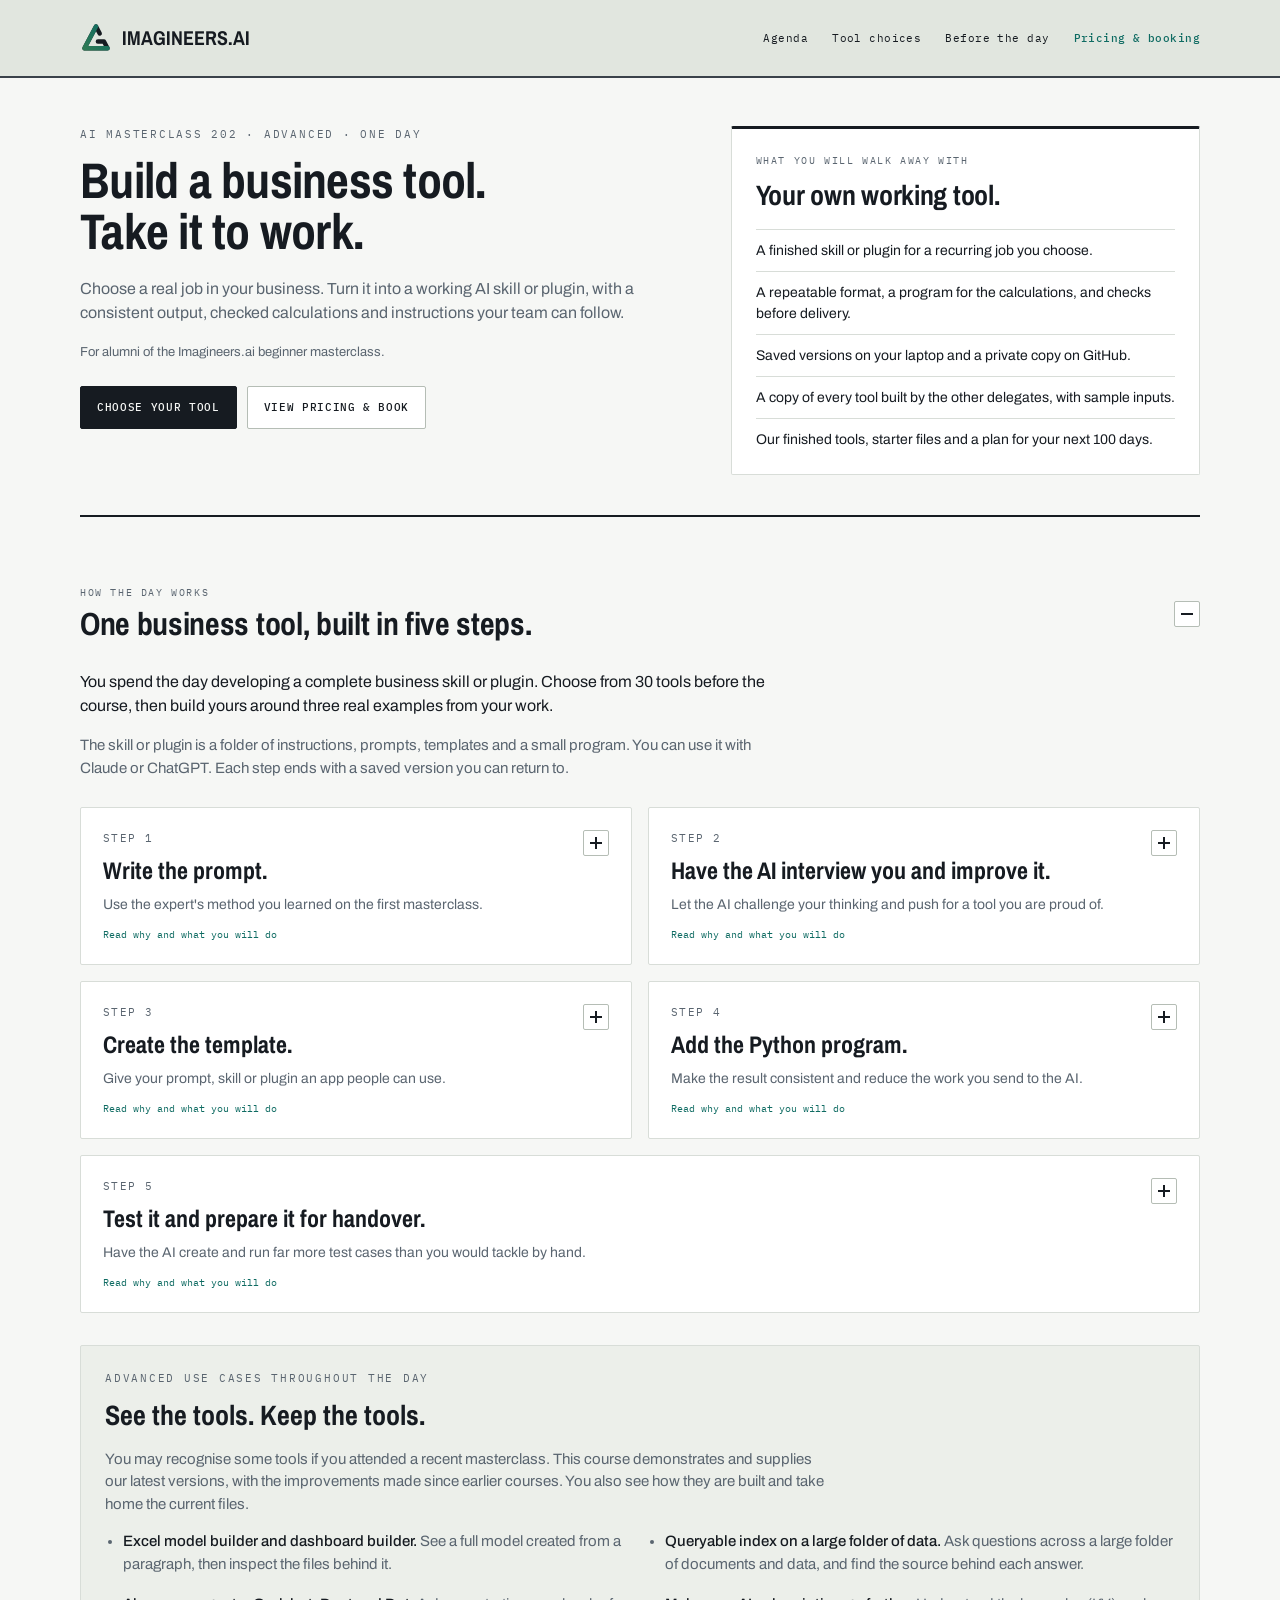
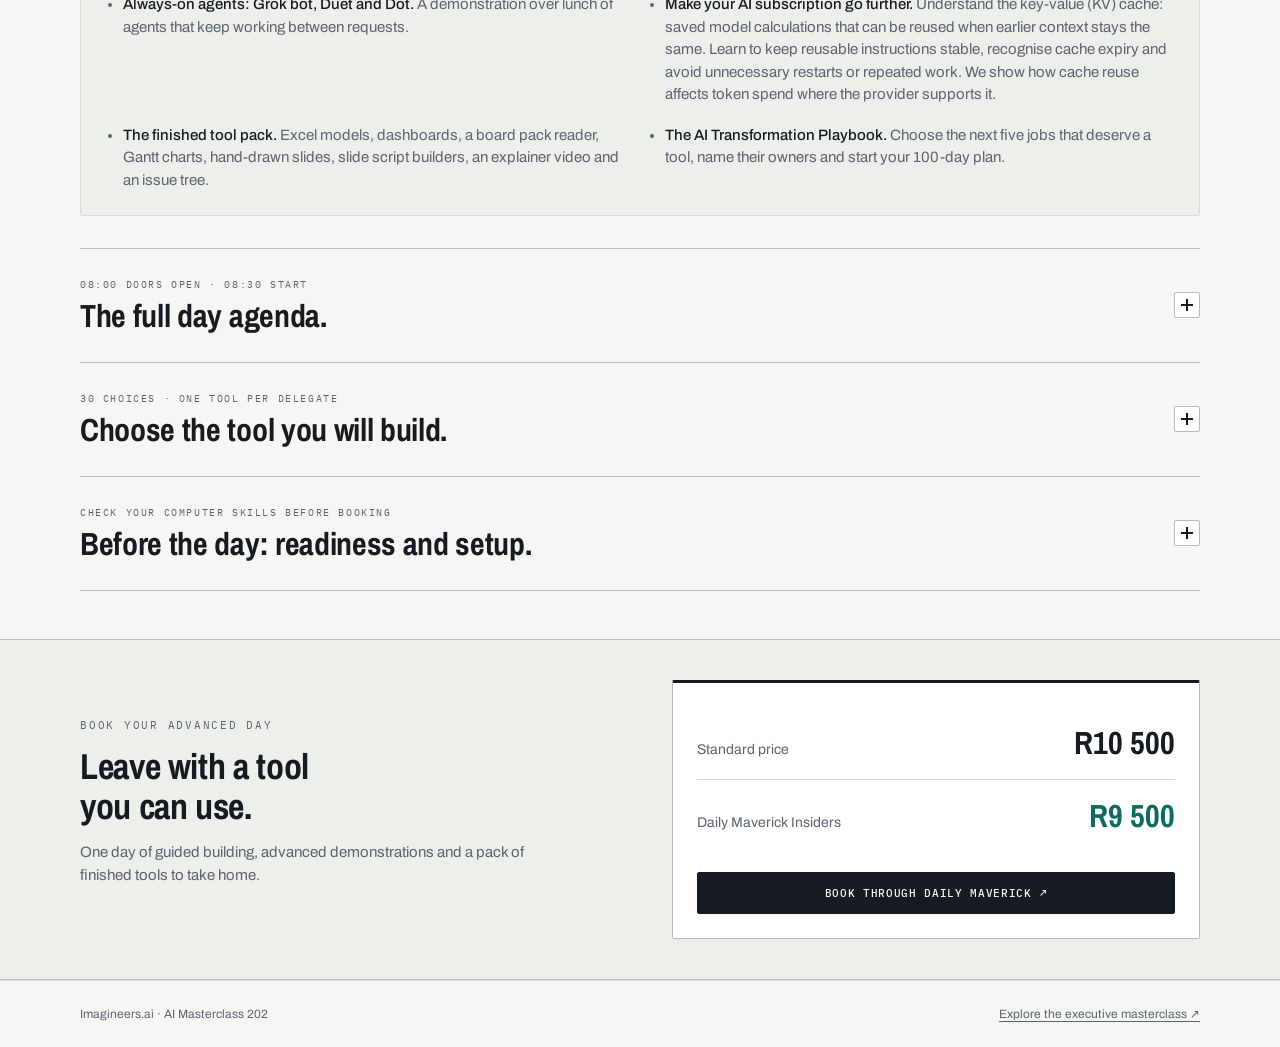
==== docs/index.html @ f2b3ca31 "Clarify course outcomes, cache training and laptop readiness" ====
<!DOCTYPE html>
<html lang="en-ZA">
<head>
  <meta charset="utf-8">
  <meta name="viewport" content="width=device-width, initial-scale=1">
  <meta name="description" content="Build a working business skill or plugin in one day. Explore the advanced AI Masterclass 202 programme, 30 tool choices and laptop setup guide.">
  <meta name="theme-color" content="#e1e6df">
  <title>AI Masterclass 202 | Imagineers.ai</title>
  <link rel="icon" href="assets/imagineers-logo.svg" type="image/svg+xml">
  <link rel="preconnect" href="https://fonts.googleapis.com">
  <link rel="preconnect" href="https://fonts.gstatic.com" crossorigin>
  <link href="https://fonts.googleapis.com/css2?family=Archivo:wght@400;500;700&amp;family=Archivo+Narrow:wght@600;700&amp;family=IBM+Plex+Mono:wght@400;500&amp;display=swap" rel="stylesheet">
  <link rel="stylesheet" href="styles.css?v=5">
  <script src="site.js?v=3" defer></script>
</head>
<body>
  <a class="skip-link" href="#main">Skip to content</a>
  <header class="site-header">
    <div class="container nav">
      <a class="brand" href="./" aria-label="Imagineers.ai AI Masterclass 202 home">
        <img src="assets/imagineers-logo.svg" alt="" width="32" height="32"><span>IMAGINEERS.AI</span>
      </a>
      <nav class="page-nav" aria-label="Course sections">
        <a href="#agenda">Agenda</a><a href="#tools">Tool choices</a><a href="#prepare">Before the day</a><a class="nav-book" href="#pricing">Pricing &amp; booking</a>
      </nav>
    </div>
  </header>
  <main id="main">
    <section class="hero" aria-labelledby="course-title">
      <div class="container hero-grid">
        <div>
          <p class="label">AI Masterclass 202 · Advanced · One day</p>
          <h1 id="course-title">Build a business tool.<br><span>Take it to work.</span></h1>
          <p class="intro">Choose a real job in your business. Turn it into a working AI skill or plugin, with a consistent output, checked calculations and instructions your team can follow.</p>
          <p class="audience">For alumni of the Imagineers.ai beginner masterclass.</p>
          <div class="hero-actions"><a class="button primary" href="#tools">Choose your tool</a><a class="button secondary" href="#pricing">View pricing &amp; book</a></div>
        </div>
        <aside class="takeaway" aria-labelledby="takeaway-title">
          <p class="label">What you will walk away with</p>
          <h2 id="takeaway-title">Your own working tool.</h2>
          <ul class="takeaway-list">
            <li>A finished skill or plugin for a recurring job you choose.</li>
            <li>A repeatable format, a program for the calculations, and checks before delivery.</li>
            <li>Saved versions on your laptop and a private copy on GitHub.</li>
            <li>A copy of every tool built by the other delegates, with sample inputs.</li>
            <li>Our finished tools, starter files and a plan for your next 100 days.</li>
          </ul>
        </aside>
      </div>
    </section>
    <div class="container course-content">
      <details class="course-section" id="design" open>
        <summary><span class="section-heading"><span class="label">How the day works</span><span class="section-title" role="heading" aria-level="2">One business tool, built in five steps.</span></span><span class="toggle-icon" aria-hidden="true"></span></summary>
        <div class="section-body">
          <p class="section-intro">You spend the day developing a complete business skill or plugin. Choose from 30 tools before the course, then build yours around three real examples from your work.</p>
          <p>The skill or plugin is a folder of instructions, prompts, templates and a small program. You can use it with Claude or ChatGPT. Each step ends with a saved version you can return to.</p>
          <ol class="build-steps">
<li><details class="build-step" id="step-1">
      <summary><span class="step-heading"><span class="step-number">Step 1</span><span class="step-title" role="heading" aria-level="3">Write the prompt.</span><span class="step-intro">Use the expert's method you learned on the first masterclass.</span><span class="step-cue">Read why and what you will do</span></span><span class="toggle-icon" aria-hidden="true"></span></summary>
      <div class="step-body">
        <h4>Why this matters</h4>
        <p>On the first masterclass, you learned to give the AI an expert's method, rather than only asking for an answer. Here you turn that method into instructions inside a reusable tool. You are building on a skill you already know.</p>
        <p>A useful business tool needs more than a request for a good answer. It needs the steps an experienced person would follow. If you ask for a recommendation before checking the facts, the AI may produce a convincing answer with no sound basis.</p>
        <p>The method changes with the job. A comparison needs the same facts from each supplier. A shortlist needs must-have requirements checked before scoring. A procedure needs its steps put in order before anyone writes the checklist.</p>
        <h4>What you will do</h4>
        <ol>
          <li>Define what goes in, who will use the result and what decision or task it must support.</li>
          <li>Write the method as a sequence: read the material, extract the relevant facts, apply the criteria, then produce the result.</li>
          <li>State what must be supported by evidence. Require a page, clause or quoted passage where appropriate. Tell the AI to flag missing facts and assumptions.</li>
          <li>Run the prompt twice on the same input and compare the answers. Save version one. Before coffee, start a trial on three real inputs.</li>
        </ol>
        <h4>For example</h4>
        <p>A board paper first extracts the facts, then states the decision sought, compares the options and writes the recommendation. An evidence brief collects source passages before making claims.</p>
        <h4>What you will have</h4>
        <p>A first prompt that describes a repeatable working method, plus saved outputs that show where it still makes mistakes.</p>
      </div>
    </details></li>
<li><details class="build-step" id="step-2">
      <summary><span class="step-heading"><span class="step-number">Step 2</span><span class="step-title" role="heading" aria-level="3">Have the AI interview you and improve it.</span><span class="step-intro">Let the AI challenge your thinking and push for a tool you are proud of.</span><span class="step-cue">Read why and what you will do</span></span><span class="toggle-icon" aria-hidden="true"></span></summary>
      <div class="step-body">
        <h4>Why this matters</h4>
        <p>You know things about the job that your first prompt will leave unsaid. What counts as a serious change? Which requirement rules an option out? What must happen when information is missing?</p>
        <p>These answers determine how the tool should work. The interview also uncovers useful functions you may not have requested, such as showing what would change a decision. The AI asks questions; you decide the business rules.</p>
        <p>Ask the AI to stretch you. It should challenge vague answers, suggest functions you had not considered and push beyond your first idea. You learn to use it as a demanding design partner, working towards a tool you would be proud to put in your team's hands.</p>
        <h4>What you will do</h4>
        <ol>
          <li>Review the results from three real inputs. Ask the AI to explain its failures, challenge your assumptions and interview you about what would make the tool excellent.</li>
          <li>Define thresholds, weights, units, dates and terms. Specify the audience, required evidence and conditions that remove an option from consideration.</li>
          <li>Decide how the tool handles exceptions, ambiguity and missing material. Set the limits of its use and when it must ask for help.</li>
          <li>Add the useful functions the interview identifies. Rewrite the prompt, add a delivery checklist, rerun your examples and save version two.</li>
        </ol>
        <h4>For example</h4>
        <p>A management accounts tool asks whether a change must exceed a rand amount, a percentage or both. A decision tool asks which criteria overlap. A contract tool asks whether deadlines use calendar or business days.</p>
        <h4>What you will have</h4>
        <p>An improved prompt with explicit business rules, agreed functions, evidence requirements and clear instructions for cases it cannot answer.</p>
      </div>
    </details></li>
<li><details class="build-step" id="step-3">
      <summary><span class="step-heading"><span class="step-number">Step 3</span><span class="step-title" role="heading" aria-level="3">Create the template.</span><span class="step-intro">Give your prompt, skill or plugin an app people can use.</span><span class="step-cue">Read why and what you will do</span></span><span class="toggle-icon" aria-hidden="true"></span></summary>
      <div class="step-body">
        <h4>Why this matters</h4>
        <p>A tool needs a consistent way to collect its inputs as well as a consistent result. If a colleague forgets the weights, start date or rate card, even a good method cannot produce the right answer.</p>
        <p>The result must also make the important information easy to find. A verdict, the reasons behind it and any missing evidence should appear in predictable places. The right format may be a table, chart, timeline, diagram or printable document.</p>
        <p>The input and result pages give your prompt, skill or plugin the interface of an app. Someone can supply the information and read the result without rebuilding your prompt. The pages provide the interface; your instructions and program provide the working method.</p>
        <h4>What you will do</h4>
        <ol>
          <li>Ask the AI to build an input page and a result page in HTML, the file format your browser displays.</li>
          <li>Give the input page clear fields for the documents, notes and settings your tool needs. Label required information and explain what each field means.</li>
          <li>Fix the result's headings, tables and places for evidence. Make missing information and warnings visible. Include print, download or interactive features where the chosen tool needs them.</li>
          <li>Tell the AI to fill these templates consistently. Save the version, deliberately damage it and practise restoring the earlier one.</li>
        </ol>
        <h4>For example</h4>
        <p>A supplier comparison collects the same facts for each quote and shows them side by side. A board paper puts the decision sought first. A case timeline keeps the source beside each event.</p>
        <h4>What you will have</h4>
        <p>Reusable input and result pages that make the tool easier to run, read and check, plus a saved version you can recover.</p>
      </div>
    </details></li>
<li><details class="build-step" id="step-4">
      <summary><span class="step-heading"><span class="step-number">Step 4</span><span class="step-title" role="heading" aria-level="3">Add the Python program.</span><span class="step-intro">Make the result consistent and reduce the work you send to the AI.</span><span class="step-cue">Read why and what you will do</span></span><span class="toggle-icon" aria-hidden="true"></span></summary>
      <div class="step-body">
        <h4>Why this matters</h4>
        <p>A large language model (LLM) generates text from patterns learned during training. A convincing number does not prove a calculation was run. Models can solve maths and use calculators, but generated arithmetic can still be wrong. A board deck or budget needs figures that were calculated and checked.</p>
        <p>The same principle applies beyond money. Word limits, contract dates, duplicate records, scoring rules and exact quotes all need repeatable checks. Keep interpretation and drafting with the AI. Put precise calculations and rules into a program that follows the same instructions every run.</p>
        <p>That also reduces token use. Once written, the program can calculate, sort and check locally without another LLM call for each operation. The same input and rules give the same calculated result. You use the AI where judgement is needed and make the final product much more consistent.</p>
        <h4>What you will do</h4>
        <ol>
          <li>Identify everything your tool must calculate or check exactly. Ask the AI to write a small Python program for those jobs, replacing repeated model calls where possible.</li>
          <li>Make the program check the input and the result: required fields, valid dates, totals, limits and contradictions. Define when it must stop and name a problem.</li>
          <li>Have the AI use the program's results in its output. Check that figures in the commentary agree with the tables and that the evidence can be traced.</li>
          <li>Work out three results by hand and compare them with the program. Code can contain mistakes too, and a correct formula cannot repair a misread input.</li>
        </ol>
        <h4>For example</h4>
        <p>A funding application counts words and reconciles its budget. A timesheet catches overlapping hours. An evidence brief checks quotes against source text. A confidentiality checker applies the agreed verdict rules. Finding a quote verifies its wording, not whether its claim is true.</p>
        <h4>What you will have</h4>
        <p>A program that performs the exact work and reports failed checks, with results you have compared against known answers. Repeatable work runs locally, reducing unnecessary model calls and making the output more consistent.</p>
      </div>
    </details></li>
<li><details class="build-step" id="step-5">
      <summary><span class="step-heading"><span class="step-number">Step 5</span><span class="step-title" role="heading" aria-level="3">Test it and prepare it for handover.</span><span class="step-intro">Have the AI create and run far more test cases than you would tackle by hand.</span><span class="step-cue">Read why and what you will do</span></span><span class="toggle-icon" aria-hidden="true"></span></summary>
      <div class="step-body">
        <h4>Why this matters</h4>
        <p>A polished page and one successful example do not establish that the tool works. It may fail on a missing value, a different file layout or a case just outside a rule. It must also handle a clean input without inventing problems.</p>
        <p>Asking an AI whether its work looks right is not enough. Each test needs an expected answer you can check independently. Another person must also be able to use the tool without relying on instructions that exist only in your head.</p>
        <p>You do not have to invent and run every case yourself. Teach the AI to generate synthetic test inputs, vary them systematically and run them in large batches. It can explore combinations you would rarely have time to try by hand. You check how the expected answers were established and review the failures.</p>
        <h4>What you will do</h4>
        <ol>
          <li>Ask the AI to generate ordinary cases, difficult cases and deliberately broken inputs. Set rules for the expected answers and verify a sample independently.</li>
          <li>Include missing information, contradictory figures, duplicates, ties, different layouts and values exactly at a rule's limit, as relevant to your tool.</li>
          <li>Have the AI write and run a batch test program. Compare actual and expected results, report failures and check source evidence. Confirm that unsupported inputs trigger a warning or stop. Save the cases and rerun the batch after fixes.</li>
          <li>Ask a second AI to look for faults. Add start-here instructions and sample inputs, then let a neighbour run the tool without help. Fix what fails and save the finished version to GitHub.</li>
        </ol>
        <h4>For example</h4>
        <p>A contract test includes a leap day and a weekend deadline. A shortlist test includes a strong candidate missing a must-have. A quote check includes one altered word. A clean roster must report no rule breaks.</p>
        <h4>What you will have</h4>
        <p>A tool with a repeatable batch of tests, checked examples, clear limits and instructions another person has tried. At 15:30, share it with the group using sample inputs.</p>
      </div>
    </details></li>
</ol>
          <div class="demo-content">
            <p class="label">Advanced use cases throughout the day</p>
            <h3>See the tools. Keep the tools.</h3>
            <p>You may recognise some tools if you attended a recent masterclass. This course demonstrates and supplies our latest versions, with the improvements made since earlier courses. You also see how they are built and take home the current files.</p>
            <ul class="demo-list">
              <li><strong>Excel model builder and dashboard builder.</strong> See a full model created from a paragraph, then inspect the files behind it.</li>
              <li><strong>Queryable index on a large folder of data.</strong> Ask questions across a large folder of documents and data, and find the source behind each answer.</li>
              <li><strong>Always-on agents: Grok bot, Duet and Dot.</strong> A demonstration over lunch of agents that keep working between requests.</li>
              <li><strong>Make your AI subscription go further.</strong> Understand the key-value (KV) cache: saved model calculations that can be reused when earlier context stays the same. Learn to keep reusable instructions stable, recognise cache expiry and avoid unnecessary restarts or repeated work. We show how cache reuse affects token spend where the provider supports it.</li>
              <li><strong>The finished tool pack.</strong> Excel models, dashboards, a board pack reader, Gantt charts, hand-drawn slides, slide script builders, an explainer video and an issue tree.</li>
              <li><strong>The AI Transformation Playbook.</strong> Choose the next five jobs that deserve a tool, name their owners and start your 100-day plan.</li>
            </ul>
          </div>
        </div>
      </details>
      <details class="course-section" id="agenda">
        <summary><span class="section-heading"><span class="label">08:00 doors open · 08:30 start</span><span class="section-title" role="heading" aria-level="2">The full day agenda.</span></span><span class="toggle-icon" aria-hidden="true"></span></summary>
        <div class="section-body"><p>A full day of building, demonstrations and checking. Your AI continues the longer jobs through the breaks.</p><div class="table-wrap"><table class="agenda-table"><caption>The advanced masterclass programme</caption><thead><tr><th scope="col">Time</th><th scope="col">Topic</th></tr></thead>
<tbody aria-labelledby="agenda-part-1"><tr class="agenda-group"><td aria-hidden="true"></td><th id="agenda-part-1" scope="rowgroup">Doors open</th></tr>
<tr class="agenda-session"><th scope="row"><time>08:00</time></th><td>Coffee and laptop first aid</td></tr>
</tbody>
<tbody aria-labelledby="agenda-part-2"><tr class="agenda-group"><td aria-hidden="true"></td><th id="agenda-part-2" scope="rowgroup">By 5pm you own a tool that does real work for you</th></tr>
<tr class="agenda-session"><th scope="row"><time>08:30</time></th><td>Welcome back: claim your tool. No two delegates build the same one</td></tr>
<tr class="agenda-session"><th scope="row"><time>08:50</time></th><td>Demo: A full Excel model from one paragraph. Then see how it is made</td></tr>
<tr class="agenda-session"><th scope="row"><time>09:15</time></th><td>Set up your workspace in Zed and save your first version</td></tr>
</tbody>
<tbody aria-labelledby="agenda-part-3"><tr class="agenda-group"><td aria-hidden="true"></td><th id="agenda-part-3" scope="rowgroup">The build: your prompt becomes a tool your whole team can run</th></tr>
<tr class="agenda-session"><th scope="row"><time>09:45</time></th><td>Step 1 of 5: Write the prompt for your tool. Run it twice. Watch it give two different answers</td></tr>
<tr class="agenda-break"><th scope="row"><time>10:15</time></th><td><strong>Coffee. Your AI works through the break, testing your tool on three real cases</strong></td></tr>
<tr class="agenda-session"><th scope="row"><time>10:30</time></th><td>Step 2 of 5: Make the AI interview you, mark its own work and rebuild your prompt</td></tr>
<tr class="agenda-session"><th scope="row"><time>11:10</time></th><td>Demo: Queryable index on a large folder of data. Ask a question and find the source</td></tr>
<tr class="agenda-session"><th scope="row"><time>11:35</time></th><td>Step 3 of 5: Create your tool’s template. One polished page, the same every time. Then wreck it on purpose and bring it back</td></tr>
<tr class="agenda-break"><th scope="row"><time>12:25</time></th><td><strong>Lunch. Your AI works through the break, writing the program that does your sums</strong></td></tr>
<tr class="agenda-session"><th scope="row"><time>12:45</time></th><td>Demo over lunch: AI agents that work while you sleep (Grok bot, Duet, Dot)</td></tr>
<tr class="agenda-session"><th scope="row"><time>13:10</time></th><td>Step 4 of 5: Move calculations into Python and check the results</td></tr>
<tr class="agenda-session"><th scope="row"><time>13:50</time></th><td>Demo: Make your AI subscription go further. Understand the KV cache, manage reusable context and reduce token spend</td></tr>
<tr class="agenda-session"><th scope="row"><time>14:05</time></th><td>Step 5 of 5: Test and prepare to share. Ask a second AI to find faults in your tool</td></tr>
<tr class="agenda-break"><th scope="row"><time>14:45</time></th><td><strong>Coffee. The rival AI works through the break, hunting for faults</strong></td></tr>
<tr class="agenda-session"><th scope="row"><time>15:00</time></th><td>The neighbour test: hand your tool to someone who has never seen it. No help allowed</td></tr>
<tr class="agenda-session"><th scope="row"><time>15:30</time></th><td><strong>Show and share: everyone takes home every tool built by the group.</strong> See selected tools on the big screen and collect the full set in the shared course pack, with sample inputs and without company documents.</td></tr>
</tbody>
<tbody aria-labelledby="agenda-part-4"><tr class="agenda-group"><td aria-hidden="true"></td><th id="agenda-part-4" scope="rowgroup">From one tool to a company full of them</th></tr>
<tr class="agenda-session"><th scope="row"><time>15:50</time></th><td>Your 100-day plan: the next five jobs that deserve a tool, and who will build them</td></tr>
<tr class="agenda-session"><th scope="row"><time>16:30</time></th><td>Demo: What else you take home tonight. Excel models, dashboards, Gantt charts, a board pack reader, explainer videos</td></tr>
<tr class="agenda-session"><th scope="row"><time>16:45</time></th><td>Name the date your tool does its first real job</td></tr>
<tr class="agenda-break"><th scope="row"><time>17:00</time></th><td><strong>Home, with a working tool on your laptop and a copy safe on GitHub</strong></td></tr>
<tr class="agenda-break"><th scope="row"><time>17:10</time></th><td><strong>Allow until 17:10 for final questions</strong></td></tr>
</tbody>
</table></div></div>
      </details>
      <details class="course-section" id="tools">
        <summary><span class="section-heading"><span class="label">30 choices · One tool per delegate</span><span class="section-title" role="heading" aria-level="2">Choose the tool you will build.</span></span><span class="toggle-icon" aria-hidden="true"></span></summary>
        <div class="section-body prose tool-list"><p>Each tool is built by one delegate. Send us your first and second choice. Earlier bookings get first priority, and we will confirm your tool before the day. Everyone takes home every tool built by the group.</p>
<h3>What every tool on this list has in common</h3>
<ul>
<li><strong>It brings a skill you may not have, or saves hours.</strong> Each one carries an expert's method inside it.</li>
<li><strong>It needs very little to start.</strong> One document, a few files or a page of your own notes is enough.</li>
<li><strong>Something in it has to be exactly right.</strong> A small program does the sums, dates and checks, so the AI cannot get them wrong.</li>
</ul>
<p>You already take home our finished tools, so they are not on this list. They are the Excel model builder, the board pack reader, the dashboard builder, the Gantt creator, the hand-drawn slide, the slide script builders, the explainer video and the issue tree.</p>
<h3>Board and big decisions</h3>
<article class="tool-option"><h4>1. Board paper writer.</h4><p> A manager's rough notes and figures go in. A board paper comes out in your format: the decision sought, the options scored, the money table and the risks. The program adds up the money table and refuses to deliver if a figure in the text differs from the table.</p></article>
<article class="tool-option"><h4>2. Decision table with a flip test.</h4><p> Your options, criteria and weights go in. A ranked table comes out. The program then tests every weight and reports the smallest change that would change the winner, which shows how safe the decision is.</p></article>
<article class="tool-option"><h4>3. Negotiation prep sheet.</h4><p> A page of notes on the deal goes in. One page comes out with both sides' interests, your walk-away point and the range where a deal is possible. It also plans what to concede and in what order. The program values each concession in rands.</p></article>
<h3>Money</h3>
<article class="tool-option"><h4>4. Management accounts commentary.</h4><p> One month's management accounts go in. One page comes out that explains every change above a set size against budget and last year, with a chart of what moved profit. The program works out every change, so the words cannot disagree with the numbers. This is the safe choice for anyone.</p></article>
<article class="tool-option"><h4>5. Investor update with runway.</h4><p> A short table of the month's key figures and your notes go in. An investor update comes out in the standard order: highlights, problems, figures and requests. The program works out the monthly changes and how many months of cash are left.</p></article>
<article class="tool-option"><h4>6. Annual accounts red-flag reader.</h4><p> One set of annual financial statements goes in. One page comes out with the key ratios and two warning scores that analysts use (Altman Z and Beneish M). Every flag carries the page number behind it. A board member or lender gets an analyst's first read in minutes.</p></article>
<article class="tool-option"><h4>7. Timesheet and bill from your week.</h4><p> Your calendar export and a list of sent emails go in. A draft timesheet comes out by client, then invoice lines at the right rate for each client. The program rounds time to your billing units and applies the rates.</p></article>
<article class="tool-option"><h4>8. Fee and scope page.</h4><p> Notes from a scoping call and your rate card go in. The scope, phases, hours, fees and payment dates come out. This is the manageable part of a proposal, and the part where mistakes cost money.</p></article>
<h3>Deals and funding</h3>
<article class="tool-option"><h4>9. First-look deal screen.</h4><p> A teaser or information memorandum goes in. One page comes out: fit against your mandate, any automatic rejections, a rough returns sum and the ten questions to ask first.</p></article>
<article class="tool-option"><h4>10. Term sheet comparison with exit payouts.</h4><p> Two term sheets go in. Every difference comes out side by side. The program works out who gets paid what at several sale prices, which is where the terms really differ.</p></article>
<article class="tool-option"><h4>11. Data room check.</h4><p> The list of files in a data room and your due diligence checklist go in. One page comes out showing what is present, what is missing and the percentage complete by area, with a request list ready to send.</p></article>
<article class="tool-option"><h4>12. Impact report.</h4><p> A small table of project results and targets goes in. A funder-ready page comes out: results against targets, cost per person reached and a diagram linking money to outcomes.</p></article>
<article class="tool-option"><h4>13. Funding application builder.</h4><p> The funder's questions and your project notes go in. A drafted application comes out. The program holds every answer inside its word limit, checks that no question is skipped and makes the budget add up.</p></article>
<h3>Bids and buying</h3>
<article class="tool-option"><h4>14. Bid evaluation sheet.</h4><p> The bids and the published criteria go in. A score for each bidder comes out with reasons. The program applies the 80/20 or 90/10 price formula and ranks the bidders.</p></article>
<article class="tool-option"><h4>15. Bid CVs in one format.</h4><p> Staff CVs in any layout go in. CVs come out in the format the tender demands. The program works out years of experience from the dates and keeps each CV inside the page limit.</p></article>
<article class="tool-option"><h4>16. Request for quotation drafter.</h4><p> A page of notes on what you need goes in. A request for quotation comes out with a clear specification, a reply form and the scoring sheet you will use on the replies.</p></article>
<article class="tool-option"><h4>17. Supplier quote comparison.</h4><p> Three quotes go in. One page comes out comparing them on the same basis: tax, delivery, payment terms and warranty. The program works out the true cost over the life of the purchase.</p></article>
<h3>People</h3>
<article class="tool-option"><h4>18. CV shortlister.</h4><p> A job description and a handful of CVs go in. A ranked shortlist comes out, with the evidence from each CV behind every score. The program applies your weights and removes anyone who fails a must-have.</p></article>
<article class="tool-option"><h4>19. Interview pack and panel score.</h4><p> A job description and one CV go in. Questions aimed at the gaps in that CV come out, with a scoring sheet. After the interview, the program combines the panel's scores and shows where the panel disagreed.</p></article>
<article class="tool-option"><h4>20. Roster checker.</h4><p> One week's or month's roster goes in. A list of rule breaks comes out, such as too little rest between shifts or too many nights in a row. The program also shows who carries more than a fair share of weekends and nights.</p></article>
<article class="tool-option"><h4>21. Organisation chart reader.</h4><p> A list of names, job titles and managers goes in. A chart you can click through comes out. The program counts the layers and how many people report to each manager, and flags managers with too many or too few.</p></article>
<article class="tool-option"><h4>22. Procedure from a voice note.</h4><p> Record yourself explaining a job for ten minutes. A written procedure comes out with numbered steps, a checklist, who is responsible for each step and a short quiz for staff. The program checks that every step has exactly one owner.</p></article>
<h3>Operations and projects</h3>
<article class="tool-option"><h4>23. Process map with the bottleneck.</h4><p> A description of a process and rough times for each step go in. A diagram comes out showing who does what. The program finds the step that limits the whole process and the share of time that adds value.</p></article>
<article class="tool-option"><h4>24. Project money check.</h4><p> A short task list with budget, spend and percentage complete goes in. One page comes out saying whether the project is ahead or behind for the money spent, and what it will cost at the finish. It uses the standard method that project managers call earned value.</p></article>
<article class="tool-option"><h4>25. WhatsApp group to action list.</h4><p> One exported group chat goes in. One page comes out with the decisions made, the actions by person and the questions nobody answered. The program reads the dates and counts how long each request waited.</p></article>
<h3>Documents</h3>
<article class="tool-option"><h4>26. Contract dates and duties.</h4><p> One contract goes in. Every duty and deadline comes out on one page and as a calendar file you can import. The program works out the real dates, such as the last day to give notice.</p></article>
<article class="tool-option"><h4>27. Confidentiality agreement triage.</h4><p> One confidentiality agreement and your standard terms go in. A verdict comes out: sign, negotiate or refer to a lawyer, with the clauses behind it. This is the simplest tool on the list to build.</p></article>
<article class="tool-option"><h4>28. Case timeline.</h4><p> A bundle of letters, emails and notes goes in. A dated timeline comes out with a source for every entry. The program sorts the dates, measures the gaps and flags entries that contradict each other.</p></article>
<article class="tool-option"><h4>29. Evidence brief with checked quotes.</h4><p> Five to ten reports go in. A briefing note comes out with a quote and page number for each claim. The program checks that every quote appears word for word in its source, and refuses to deliver if one does not.</p></article>
<article class="tool-option"><h4>30. Claims checker.</h4><p> One draft article or report goes in. A list comes out of every claim that can be checked and the source it needs. The program recalculates every percentage and total in the text.</p></article>
<h3>What to bring for your tool</h3>
<p>Bring three real examples of what goes into your tool. Use material you are allowed to bring, and remove the names of patients, staff or customers first.</p></div>
      </details>
      <details class="course-section" id="prepare">
        <summary><span class="section-heading"><span class="label">Check your computer skills before booking</span><span class="section-title" role="heading" aria-level="2">Before the day: readiness and setup.</span></span><span class="toggle-icon" aria-hidden="true"></span></summary>
        <div class="section-body prose setup-guide">
<h3>Check that this course is right for you</h3>
<p>You do not need coding experience. You do need to use your own laptop confidently and complete everyday computer tasks without step-by-step help. The day moves quickly and assumes these skills.</p>
<p>Before booking, check that you can do the following independently:</p>
<ul>
<li>Select text, copy, cut and paste using <strong>Ctrl+C, Ctrl+X and Ctrl+V</strong> on Windows, or <strong>Command+C, Command+X and Command+V</strong> on Mac.</li>
<li>Switch between open apps and browser tabs, then return to the task you were working on.</li>
<li>Open an installed app from the Start menu or Applications folder. Recognise the difference between the app and its downloaded installer.</li>
<li>Use File Explorer on Windows or Finder on Mac to find Downloads and navigate to a working folder.</li>
<li>Download a file, save it in a chosen folder and find it again, rather than relying on the browser's preview.</li>
<li>Create and rename folders, move or copy files between them, and recognise which copy of a file you are opening.</li>
<li>Extract a ZIP file and work with the files in the extracted folder.</li>
<li>Upload or attach the correct file by choosing it from a folder.</li>
<li>Sign in to the correct online account and complete an email or phone verification when asked.</li>
<li>Follow numbered written instructions, recognise when a task has finished or shown an error, and take a screenshot to ask for help.</li>
</ul>
<p><strong>If these tasks still need regular help, build that confidence before booking this advanced course.</strong> Practise with someone who can help you, then return to this checklist. We can help with the course tools and setup; the day does not include teaching everyday computer use.</p>
<h3>Complete the setup before the day</h3>
<p>Complete this guide at least three days before the course. Follow the Mac or Windows instructions, then complete the two shared steps below them. Allow extra time for downloads.</p>
<p>Zed is where you will work. You choose Claude Agent or Codex inside Zed, and Zed installs that agent for you. Python still needs a separate installation. Zed has Git controls, but your AI also needs the <code>git</code> command to save versions. The checks below confirm it is available.</p>
<h3>1. Get your accounts and material ready</h3>
<ul>
<li><strong>GitHub:</strong> open <a href="https://github.com/signup">github.com/signup</a>, create a free account and verify your email. If you already have an account, sign in. Send us your GitHub username so we can give you the course pack.</li>
<li><strong>Your AI:</strong> bring a paid Claude subscription with Claude Code access, or a paid ChatGPT subscription with Codex access. Open <a href="https://claude.ai">Claude</a> or <a href="https://chatgpt.com">ChatGPT</a>, sign in and check your subscription in Settings. If you have both, you can use both. A paid Zed subscription is not required for these agents.</li>
<li><strong>Your tool:</strong> send your first and second choice from <a href="#tools">the tool list</a>. Earlier bookings get first priority. Bring three real input examples and, if you have one, a good finished output. Remove confidential names and use material you are allowed to share.</li>
</ul>
<p>Have access to your sign-in email and any verification codes on the laptop you will bring. If your company controls software installation, ask its IT team to help before the day.</p>
<p>If you need a new AI account, choose <strong>Sign up</strong> on Claude or ChatGPT and complete the email check. Then choose a paid plan that includes the agent you will use. Check access by signing in from Zed in step 3.</p>
<h3>2. Set up your computer</h3>
<p>Follow only the section for your computer. If a program is already installed and its check works, keep it.</p>
<details class="setup-platform"><summary><span>Mac: install and check</span><span class="toggle-icon" aria-hidden="true"></span></summary><div class="platform-body">
<h4>Download and install Zed</h4>
<ol>
<li>Open <a href="https://zed.dev/download">zed.dev/download</a> and download the stable version for Mac.</li>
<li>In Finder, open Downloads and double-click the downloaded <code>.dmg</code> file.</li>
<li>Drag Zed into Applications. Open Applications, then double-click Zed. If macOS asks whether to open it, choose Open.</li>
<li>Leave Zed open. You will connect your AI in step 3 below.</li>
</ol>
<h4>Install Git, Python and the GitHub helper</h4>
<p>Press Command and Space, type <code>Terminal</code>, then press Return. This opens the window where you paste commands. Paste one command at a time and press Return.</p>
<p>First check whether Homebrew, the installer we use for these programs, is already there:</p>
<pre><code>brew --version
</code></pre>
<p>If it prints a version, skip the Homebrew installation below. If it says <code>command not found</code>, paste:</p>
<pre><code>/bin/bash -c &quot;$(curl -fsSL https://raw.githubusercontent.com/Homebrew/install/HEAD/install.sh)&quot;
</code></pre>
<p>Follow its prompts. Your Mac may ask for its login password; nothing appears while you type it. At the end, follow the installer's <strong>Next steps</strong> commands. They make Homebrew available in Terminal and differ between Intel and Apple Silicon Macs. Then run <code>brew --version</code> again.</p>
<p>Install Git to save versions, Python to run calculations, and the GitHub helper to connect your account:</p>
<pre><code>brew install git python gh
</code></pre>
<p>If Homebrew says your macOS version is unsupported, send us that message before continuing.</p>
<h4>Create your course folder and add the Excel reader</h4>
<p>Use this folder in your home directory, outside OneDrive, iCloud and Dropbox:</p>
<pre><code>mkdir -p ~/ai-masterclass
cd ~/ai-masterclass
</code></pre>
<p>Create a separate Python environment for your course tools:</p>
<pre><code>python3 -m venv .venv
.venv/bin/python -m pip install openpyxl
</code></pre>
<p><code>openpyxl</code> lets your tools read and write Excel files. This installs it for your course folder without changing the Mac's other Python programs.</p>
<h4>Check the installations</h4>
<p>Run each command separately. Git should report <code>git version</code>, Python should report <code>Python 3</code>, and the GitHub helper should report <code>gh version</code>, each followed by numbers.</p>
<pre><code>git --version
python3 --version
</code></pre>
<pre><code>gh --version
.venv/bin/python -m pip show openpyxl
</code></pre>
<p>The last command should show <code>Name: openpyxl</code> and a version. If any command fails, send us the message. Then continue with step 3 below.</p>
</div></details><details class="setup-platform"><summary><span>Windows: install and check</span><span class="toggle-icon" aria-hidden="true"></span></summary><div class="platform-body">
<h4>Download and install Zed</h4>
<ol>
<li>Open <a href="https://zed.dev/download">zed.dev/download</a> and download the stable Windows installer.</li>
<li>Open Downloads in File Explorer and double-click the installer. Follow its prompts. If Windows asks for permission, check the installer is from Zed before accepting.</li>
<li>Press the Windows key, type <code>Zed</code> and open it. Leave it open; you will connect your AI in step 3 below.</li>
</ol>
<h4>Install Git, Python and the GitHub helper</h4>
<p>Press the Windows key, type <code>PowerShell</code>, then press Enter. Paste one command at a time and press Enter. These commands use Windows' installer, called WinGet. Accept its installation prompts.</p>
<pre><code>winget install -e --id Git.Git
winget install -e --id GitHub.cli
</code></pre>
<p>Install Python 3.13, the version used for this setup guide:</p>
<pre><code>winget install -e --id Python.Python.3.13
</code></pre>
<p>If <code>winget</code> is not recognised, open Microsoft Store, find <strong>App Installer</strong> by Microsoft Corporation, and install or update it. Close PowerShell, open it again, then retry.</p>
<p>When the installations finish, close PowerShell and open a fresh window so it can find the new programs.</p>
<h4>Create your course folder and add the Excel reader</h4>
<p>Create the folder in your user directory, outside OneDrive, iCloud and Dropbox:</p>
<pre><code>New-Item -ItemType Directory -Force &quot;$HOME\ai-masterclass&quot;
Set-Location &quot;$HOME\ai-masterclass&quot;
</code></pre>
<p>Create a separate Python environment for your course tools and install the Excel reader:</p>
<pre><code>py -3.13 -m venv .venv
.\.venv\Scripts\python.exe -m pip install openpyxl
</code></pre>
<p>You do not need to change PowerShell's script permissions. The command runs Python directly.</p>
<h4>Check the installations</h4>
<p>Run each command separately. Git should report <code>git version</code>, Python should report <code>Python 3.13</code>, and the GitHub helper should report <code>gh version</code>, each followed by numbers.</p>
<pre><code>git --version
py -3.13 --version
</code></pre>
<pre><code>gh --version
.\.venv\Scripts\python.exe -m pip show openpyxl
</code></pre>
<p>The last command should show <code>Name: openpyxl</code> and a version. If any command fails, send us the message. Then continue with step 3 below.</p>
</div></details><h3>3. Connect your AI inside Zed</h3>
<ol>
<li>Close Zed and open it again so it can find the programs you just installed.</li>
<li>Choose <strong>File → Open Folder</strong>, then open <code>ai-masterclass</code> inside your home or user folder.</li>
<li>Open Zed's command search: Command, Shift and P on Mac, or Control, Shift and P on Windows. Type <code>zed: acp registry</code> and select it.</li>
<li>Install <strong>Claude Agent</strong> for your Claude subscription, or <strong>Codex</strong> for your ChatGPT subscription. Zed downloads the selected agent. If you have both subscriptions, you may install both.</li>
<li>Open the Agent Panel using the agent icon in Zed's status bar. Use its new-thread menu to choose the agent you installed.</li>
<li>For <strong>Claude Agent</strong>, type <code>/login</code> in that thread and choose the Claude Code sign-in option. For <strong>Codex</strong>, choose <strong>Sign in with ChatGPT</strong> when prompted. Complete the sign-in in your browser, then return to Zed.</li>
<li>Type <code>Say hello</code> and send it. Check that your chosen agent answers.</li>
</ol>
<p>Use the subscription sign-in route. You do not need to buy separate API credits for this course setup. If your company account blocks the sign-in, ask its administrator to enable access before the day.</p>
<h3>4. Connect GitHub and do the final check</h3>
<p>In the Terminal or PowerShell window you used earlier, tell Git your name and GitHub email. Replace the examples inside the quotes with your own details:</p>
<pre><code>git config --global user.name &quot;Your Name&quot;
git config --global user.email &quot;you@example.com&quot;
</code></pre>
<p>Connect the GitHub helper:</p>
<pre><code>gh auth login --web --git-protocol https
</code></pre>
<p>If asked whether to authenticate Git, choose yes. Follow the sign-in instructions. You may see a short code and a browser page where you enter it.</p>
<p>Check the connection:</p>
<pre><code>gh auth status
</code></pre>
<p>You should see a message confirming that you are logged in to github.com as your username.</p>
<p>Finally, paste this request into your Claude Agent or Codex thread in Zed:</p>
<blockquote>
<p>Check this laptop for the course. Report the Git and Python versions, whether gh is signed in to GitHub, and whether openpyxl is installed in this folder's .venv. Do not install or change anything. Tell me what passed and what needs fixing.</p>
</blockquote>
<p>You are ready when the agent answers and all four checks pass. Send us your GitHub username if you have not already done so.</p>
<h3>If a check fails</h3>
<p>Send us a screenshot of the failed step and its message, without passwords or sign-in codes. We will help you before the day. Doors open at 08:00 for any remaining laptop problems.</p>
<p>Setup references: <a href="https://zed.dev/docs/installation">Zed installation</a>, <a href="https://zed.dev/docs/ai/external-agents">agents in Zed</a>, <a href="https://zed.dev/docs/languages/python">Python in Zed</a>, <a href="https://github.com/cli/cli#installation">GitHub helper installation</a>.</p></div>
      </details>
    </div>
    <section class="pricing" id="pricing" aria-labelledby="pricing-title">
      <div class="container pricing-grid">
        <div><p class="label">Book your advanced day</p><h2 id="pricing-title">Leave with a tool<br>you can use.</h2><p>One day of guided building, advanced demonstrations and a pack of finished tools to take home.</p></div>
        <div class="price-card"><dl><div><dt>Standard price</dt><dd>R10 500</dd></div><div class="insider-price"><dt>Daily Maverick Insiders</dt><dd>R9 500</dd></div></dl><a class="button primary" href="https://shop.dailymaverick.co.za/product-category/tickets/the-genai-exec-masterclass/" target="_blank" rel="noopener">Book through Daily Maverick <span aria-hidden="true">↗</span><span class="visually-hidden"> (opens in a new tab)</span></a></div>
      </div>
    </section>
  </main>
  <footer class="site-footer"><div class="container footer-content"><span>Imagineers.ai · AI Masterclass 202</span><a href="https://www.imagineers.ai/masterclass.html">Explore the executive masterclass <span aria-hidden="true">↗</span></a></div></footer>
</body>
</html>
---- docs/styles.css ----
/* Palette and type match First Wednesday/docs/shared/comparison.css. */
:root {
  color-scheme: light;
  --ink: #161b21;
  --ink-soft: #5a6570;
  --ink-faint: #8b958d;
  --paper: #f6f7f5;
  --card: #ffffff;
  --rule: #d8ddd8;
  --rule-hard: #b5bdb5;
  --band: #ecefea;
  --tab-strip: #e1e6df;
  --tab-line: #3a424a;
  --oa: #0e6b62;
  --g: #2e7a55;
  --radius: 2px;
  --mono: "IBM Plex Mono", ui-monospace, SFMono-Regular, Menlo, Consolas, monospace;
  --sans: "Archivo", system-ui, -apple-system, "Segoe UI", sans-serif;
  --display: "Archivo Narrow", "Archivo", system-ui, sans-serif;
}

* { box-sizing: border-box; }
html { -webkit-text-size-adjust: 100%; scroll-behavior: smooth; scroll-padding-top: 24px; }
body { margin: 0; background: var(--paper); color: var(--ink); font-family: var(--sans); font-size: 15px; line-height: 1.5; }
a { color: inherit; }
a:focus-visible, summary:focus-visible { outline: 2px solid var(--ink); outline-offset: 4px; }
.container { width: min(1120px, calc(100% - 48px)); margin-inline: auto; }
.visually-hidden { position: absolute; width: 1px; height: 1px; overflow: hidden; clip-path: inset(50%); white-space: nowrap; }
.skip-link { position: fixed; top: 12px; left: 12px; z-index: 100; padding: 10px 16px; background: var(--card); color: var(--ink); border: 2px solid var(--ink); transform: translateY(-200%); }
.skip-link:focus { transform: translateY(0); }

.site-header { background: var(--tab-strip); border-bottom: 2px solid var(--tab-line); }
.nav { min-height: 76px; display: flex; align-items: center; justify-content: space-between; gap: 24px; padding-block: 16px; }
.brand { display: inline-flex; align-items: center; gap: 10px; font-family: var(--display); font-size: 20px; font-weight: 700; text-decoration: none; }
.brand img { display: block; object-fit: contain; }
.page-nav { display: flex; flex-wrap: wrap; gap: 10px 24px; font-family: var(--mono); font-size: 11px; letter-spacing: .04em; }
.page-nav a { text-decoration: none; }
.page-nav a:hover { text-decoration: underline; text-underline-offset: 4px; }
.page-nav .nav-book { color: var(--oa); font-weight: 500; }

.hero { padding-block: 48px 40px; }
.hero-grid { display: grid; grid-template-columns: 1.25fr 1fr; align-items: start; gap: 64px; padding-bottom: 40px; border-bottom: 2px solid var(--ink); }
.label { margin: 0 0 12px; font-family: var(--mono); font-size: 11px; font-weight: 400; letter-spacing: .16em; text-transform: uppercase; color: var(--ink-soft); }
h1, h2, h3, .section-title, .step-title { font-family: var(--display); font-weight: 700; color: var(--ink); }
h1 { max-width: 22ch; margin: 0 0 12px; font-size: clamp(32px, 4.5vw, 50px); line-height: 1.02; letter-spacing: -.015em; text-wrap: balance; }
h1 span { color: var(--ink); }
h2 { margin: 0 0 14px; font-size: 30px; line-height: 1.12; letter-spacing: -.01em; }
h3 { font-size: 24px; line-height: 1.2; }
.intro { max-width: 64ch; margin: 20px 0 0; color: var(--ink-soft); font-size: 16px; }
.audience { color: var(--ink-soft); font-size: 13px; margin-block: 18px; }
.hero-actions { display: flex; flex-wrap: wrap; gap: 10px; margin-top: 24px; }
.button { display: inline-flex; align-items: center; justify-content: center; gap: 8px; padding: 12px 16px; border: 1px solid var(--rule-hard); border-radius: var(--radius); font-family: var(--mono); font-size: 11px; font-weight: 500; letter-spacing: .06em; text-transform: uppercase; text-align: center; text-decoration: none; }
.primary { background: var(--ink); color: var(--paper); border-color: var(--ink); }
.primary:hover { background: var(--oa); border-color: var(--oa); }
.secondary { background: var(--card); color: var(--ink); }
.secondary:hover { border-color: var(--ink); }
.takeaway { padding: 24px; background: var(--card); border: 1px solid var(--rule); border-top: 3px solid var(--ink); border-radius: var(--radius); }
.takeaway h2 { font-size: 28px; }
.takeaway .label { font-size: 10px; }
.takeaway-list { list-style: none; padding: 0; margin: 18px 0 0; border-top: 1px solid var(--rule); }
.takeaway-list li { padding-block: 10px; border-bottom: 1px solid var(--rule); font-size: 14px; }
.takeaway-list li:last-child { border-bottom: 0; padding-bottom: 0; }

.course-content { padding-bottom: 48px; }
.course-section { border-bottom: 1px solid var(--rule-hard); scroll-margin-top: 24px; }
summary { display: flex; align-items: center; justify-content: space-between; gap: 24px; list-style: none; padding-block: 28px; cursor: pointer; }
summary::-webkit-details-marker { display: none; }
summary:hover .section-title, summary:hover .step-title { color: var(--oa); }
.section-heading { display: grid; gap: 6px; }
.section-heading .label { margin: 0; font-size: 10px; }
.section-title { font-size: clamp(25px, 3vw, 32px); line-height: 1.12; letter-spacing: -.01em; }
.toggle-icon { flex: 0 0 26px; width: 26px; height: 26px; border: 1px solid var(--rule-hard); background: var(--card); border-radius: var(--radius); position: relative; }
.toggle-icon::before, .toggle-icon::after { content: ""; position: absolute; top: 11px; left: 6px; width: 12px; height: 2px; background: var(--ink); }
.toggle-icon::after { transform: rotate(90deg); }
details[open] > summary .toggle-icon::after { transform: rotate(0); }
.section-body { padding-bottom: 32px; }
.section-body > p { max-width: 80ch; margin: 0 0 16px; color: var(--ink-soft); }
.section-body > .section-intro { color: var(--ink); font-size: 16px; }
.build-steps { display: grid; grid-template-columns: repeat(2, minmax(0, 1fr)); align-items: start; gap: 16px; list-style: none; padding: 0; margin: 28px 0 32px; }
.build-steps > li { border: 1px solid var(--rule); background: var(--card); border-radius: var(--radius); }
.build-steps > li:last-child:nth-child(odd) { grid-column: 1 / -1; }
.build-step > summary { align-items: flex-start; gap: 16px; padding: 22px; }
.step-heading { display: grid; gap: 10px; }
.step-number { font-family: var(--mono); font-size: 11px; letter-spacing: .12em; text-transform: uppercase; color: var(--ink-soft); }
.step-title { font-size: 24px; line-height: 1.15; }
.step-intro { color: var(--ink-soft); font-size: 14px; }
.step-cue { color: var(--oa); font-family: var(--mono); font-size: 10px; margin-top: 2px; }
.build-step[open] .step-cue { display: none; }
.step-body { padding: 8px 22px 22px; }
.step-body h4 { margin: 20px 0 8px; font-family: var(--mono); color: var(--ink-soft); font-size: 11px; font-weight: 500; letter-spacing: .04em; text-transform: uppercase; }
.step-body h4:first-child { margin-top: 0; }
.step-body p { margin: 0; color: var(--ink-soft); }
.step-body p + p { margin-top: 12px; }
.step-body ol { margin: 14px 0; padding-left: 22px; }
.step-body li { margin-bottom: 10px; }
.demo-content { padding: 24px; background: var(--band); border: 1px solid var(--rule); border-radius: var(--radius); }
.demo-content h3 { margin: 0; font-size: 28px; }
.demo-content > p:not(.label) { max-width: 80ch; color: var(--ink-soft); }
.demo-list { display: grid; grid-template-columns: repeat(2, minmax(0, 1fr)); gap: 18px 32px; padding-left: 18px; margin-bottom: 0; color: var(--ink-soft); }
.demo-list strong { color: var(--ink); font-weight: 500; }

.table-wrap { max-width: 100%; overflow-x: auto; margin-block: 20px 24px; border: 1px solid var(--rule-hard); border-radius: var(--radius); }
table { width: 100%; border-collapse: collapse; font-size: 14px; text-align: left; background: var(--card); }
th, td { padding: 12px 16px; border-bottom: 1px solid var(--rule); vertical-align: top; }
thead { background: var(--band); color: var(--ink); }
caption { padding: 14px 16px; text-align: left; font-family: var(--display); font-size: 22px; font-weight: 700; background: var(--paper); border-bottom: 2px solid var(--ink); }
.agenda-table thead th { font-family: var(--mono); font-size: 11px; font-weight: 500; letter-spacing: .12em; text-transform: uppercase; }
.agenda-table th, .agenda-table td { border-bottom: 0; padding: 12px 18px; }
.agenda-table th:first-child, .agenda-table td:first-child { width: 88px; min-width: 88px; border-right: 1px solid var(--rule-hard); }
.agenda-table th[scope="row"], .agenda-group td { color: var(--ink-soft); background: var(--band); font-family: var(--mono); font-size: 12px; font-weight: 400; font-variant-numeric: tabular-nums; white-space: nowrap; vertical-align: middle; text-align: center; }
.agenda-table .agenda-group > * { border-top: 2px solid var(--ink); background: var(--band); color: var(--ink); }
.agenda-group th { font-family: var(--mono); font-size: 11px; font-weight: 500; text-transform: uppercase; letter-spacing: .12em; line-height: 1.7; }
.agenda-break td { text-align: center; padding-block: 16px; }
.agenda-table tbody tr:last-child > * { padding-bottom: 18px; }
.prose h3 { font-size: 26px; margin: 32px 0 12px; }
.prose h3:first-child { margin-top: 0; }
.prose h4 { margin: 24px 0 8px; font-size: 15px; }
.prose p, .prose li { max-width: 88ch; }
.prose li { margin-bottom: 10px; }
.prose a { color: var(--oa); text-underline-offset: 3px; }
.setup-platform { margin-block: 12px; border: 1px solid var(--rule-hard); border-radius: var(--radius); background: var(--card); }
.setup-platform > summary { padding: 18px 20px; font-family: var(--display); font-size: 22px; font-weight: 700; }
.platform-body { padding: 8px 20px 20px; }
.platform-body h4:first-child { margin-top: 0; }
.tool-option { padding-block: 1px 16px; border-bottom: 1px solid var(--rule); }
.tool-option p { margin: 0; color: var(--ink-soft); }
code { font-family: var(--mono); font-size: .85em; background: var(--band); padding: 2px 4px; border-radius: var(--radius); overflow-wrap: anywhere; }
pre { max-width: 100%; overflow-x: auto; background: var(--band); border: 1px solid var(--rule); border-radius: var(--radius); padding: 16px; }
pre code { background: none; padding: 0; overflow-wrap: normal; }

.pricing { padding-block: 40px; background: var(--band); border-block: 1px solid var(--rule-hard); }
.pricing-grid { display: grid; grid-template-columns: 1fr 1fr; align-items: center; gap: 64px; }
.pricing h2 { font-size: 36px; }
.pricing-grid p { max-width: 50ch; color: var(--ink-soft); }
.price-card { padding: 24px; background: var(--card); border: 1px solid var(--rule-hard); border-top: 3px solid var(--ink); border-radius: var(--radius); }
.price-card dl { margin: 0 0 20px; }
.price-card dl > div { display: flex; align-items: baseline; justify-content: space-between; gap: 16px; padding-block: 12px; }
.price-card dt { font-size: 14px; color: var(--ink-soft); }
.price-card dd { margin: 0; font-family: var(--display); font-size: 32px; font-weight: 700; white-space: nowrap; }
.insider-price { border-top: 1px solid var(--rule); }
.insider-price dd { color: var(--oa); }
.price-card .button { width: 100%; }
.site-footer { border-top: 1px solid var(--rule); }
.footer-content { display: flex; align-items: center; justify-content: space-between; gap: 20px; padding-block: 24px; color: var(--ink-soft); font-size: 12px; }
.footer-content a { text-underline-offset: 3px; }
.footer-content a:hover { color: var(--oa); }

@media (max-width: 960px) {
  .nav { flex-direction: column; align-items: flex-start; gap: 16px; }
  .hero-grid { grid-template-columns: 1fr; gap: 28px; }
  .takeaway { max-width: 680px; }
  .pricing-grid { gap: 32px; }
}
@media (max-width: 600px) {
  .container { width: calc(100% - 32px); }
  .page-nav { font-size: 10px; gap: 10px 16px; }
  .hero { padding-block: 32px 24px; }
  .hero-grid { padding-bottom: 28px; }
  .hero-actions .button { width: 100%; }
  .build-steps, .demo-list, .pricing-grid { grid-template-columns: 1fr; }
  summary { gap: 16px; padding-block: 24px; }
  .takeaway, .demo-content, .price-card { padding: 20px; }
  .build-step > summary { padding: 18px; }
  .step-body { padding: 8px 18px 18px; }
  .agenda-table th:first-child, .agenda-table td:first-child { width: 66px; min-width: 66px; }
  .agenda-table th, .agenda-table td { padding-inline: 12px; }
  .agenda-group th { font-size: 10px; letter-spacing: .06em; }
  .price-card dl > div { flex-wrap: wrap; }
  .footer-content { flex-direction: column; align-items: flex-start; gap: 8px; }
}
@media (prefers-reduced-motion: reduce) { html { scroll-behavior: auto; } }
@media print {
  * { color: #161b21 !important; background: transparent !important; }
  .page-nav, .hero-actions, .toggle-icon, .skip-link { display: none; }
  .hero { padding-block: 16px; }
  .hero-grid, .pricing-grid, .build-steps, .demo-list { display: block; }
  .takeaway, .build-steps > li, .price-card { margin-block: 16px; break-inside: avoid; }
  .table-wrap, pre { overflow: visible; }
  pre { white-space: pre-wrap; overflow-wrap: anywhere; }
  .course-content, .section-body, .pricing { padding-block: 16px; }
  summary { padding-block: 20px; }
}
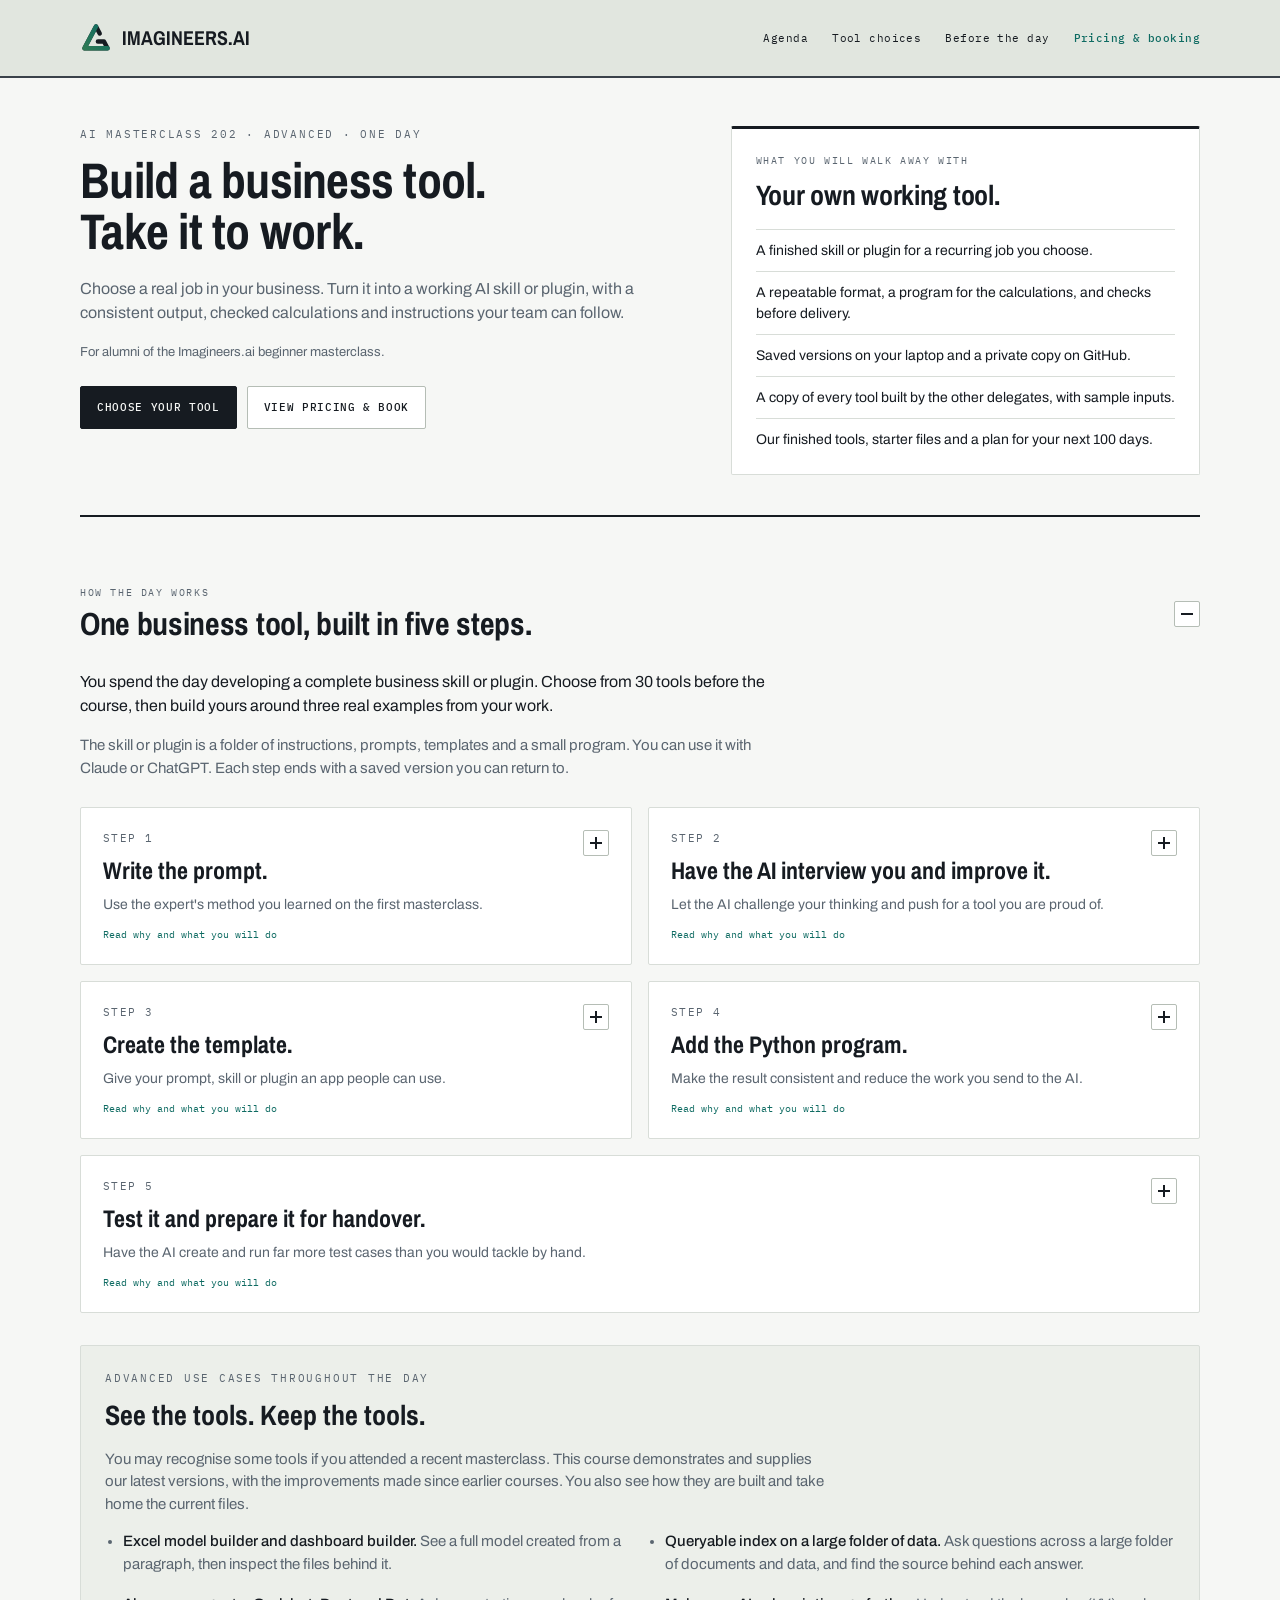
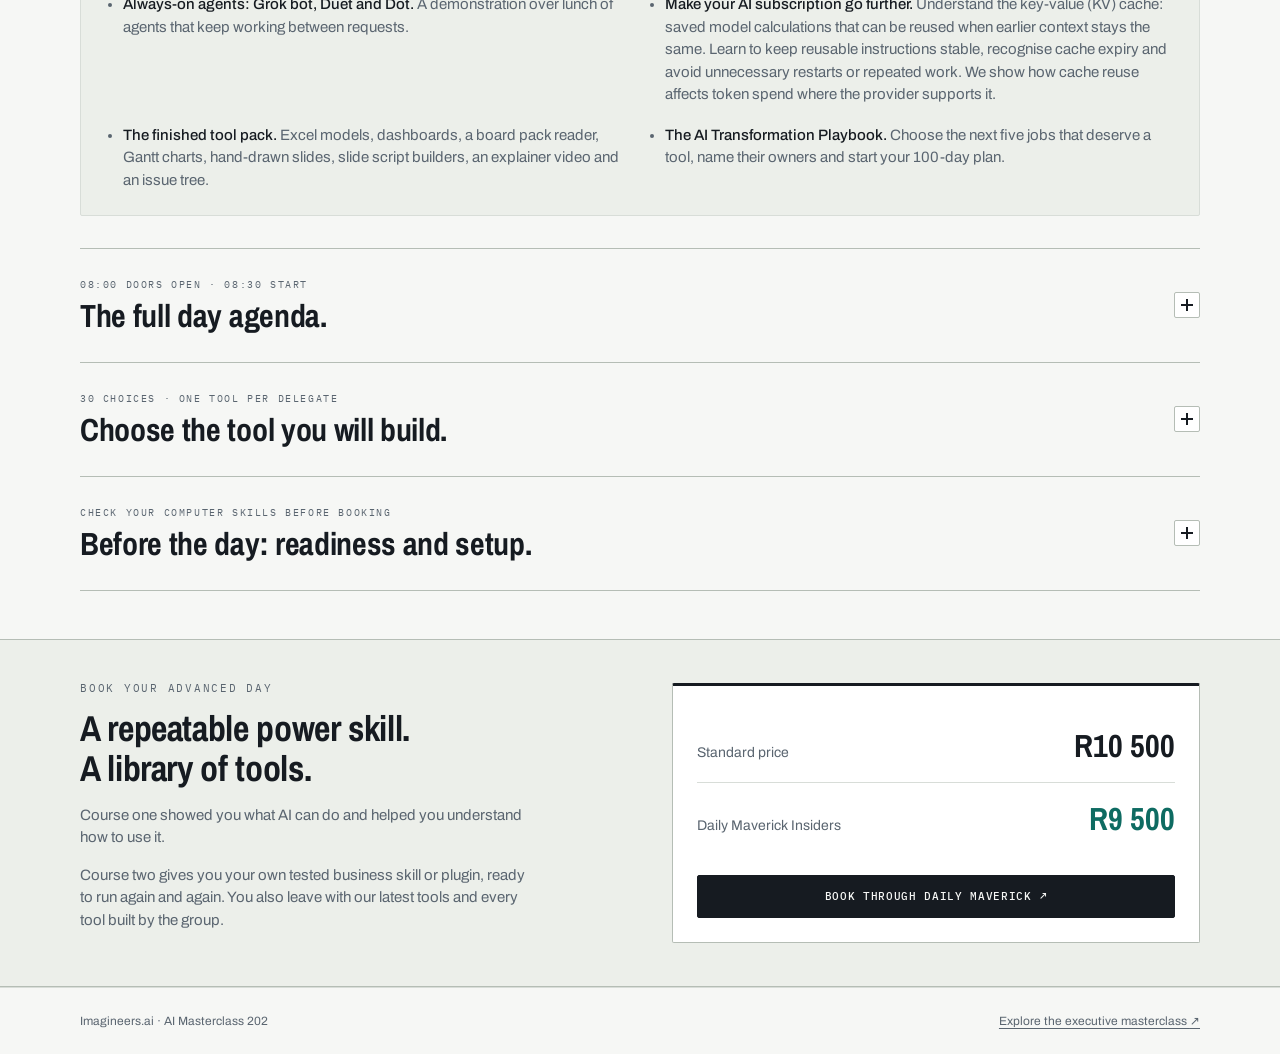
==== commit d70d2919: "Clarify advanced course value in pricing section" ====
--- a/docs/index.html
+++ b/docs/index.html
@@ -400,7 +400,7 @@
     </div>
     <section class="pricing" id="pricing" aria-labelledby="pricing-title">
       <div class="container pricing-grid">
-        <div><p class="label">Book your advanced day</p><h2 id="pricing-title">Leave with a tool<br>you can use.</h2><p>One day of guided building, advanced demonstrations and a pack of finished tools to take home.</p></div>
+        <div><p class="label">Book your advanced day</p><h2 id="pricing-title">A repeatable power skill.<br>A library of tools.</h2><p>Course one showed you what AI can do and helped you understand how to use it.</p><p>Course two gives you your own tested business skill or plugin, ready to run again and again. You also leave with our latest tools and every tool built by the group.</p></div>
         <div class="price-card"><dl><div><dt>Standard price</dt><dd>R10 500</dd></div><div class="insider-price"><dt>Daily Maverick Insiders</dt><dd>R9 500</dd></div></dl><a class="button primary" href="https://shop.dailymaverick.co.za/product-category/tickets/the-genai-exec-masterclass/" target="_blank" rel="noopener">Book through Daily Maverick <span aria-hidden="true">↗</span><span class="visually-hidden"> (opens in a new tab)</span></a></div>
       </div>
     </section>
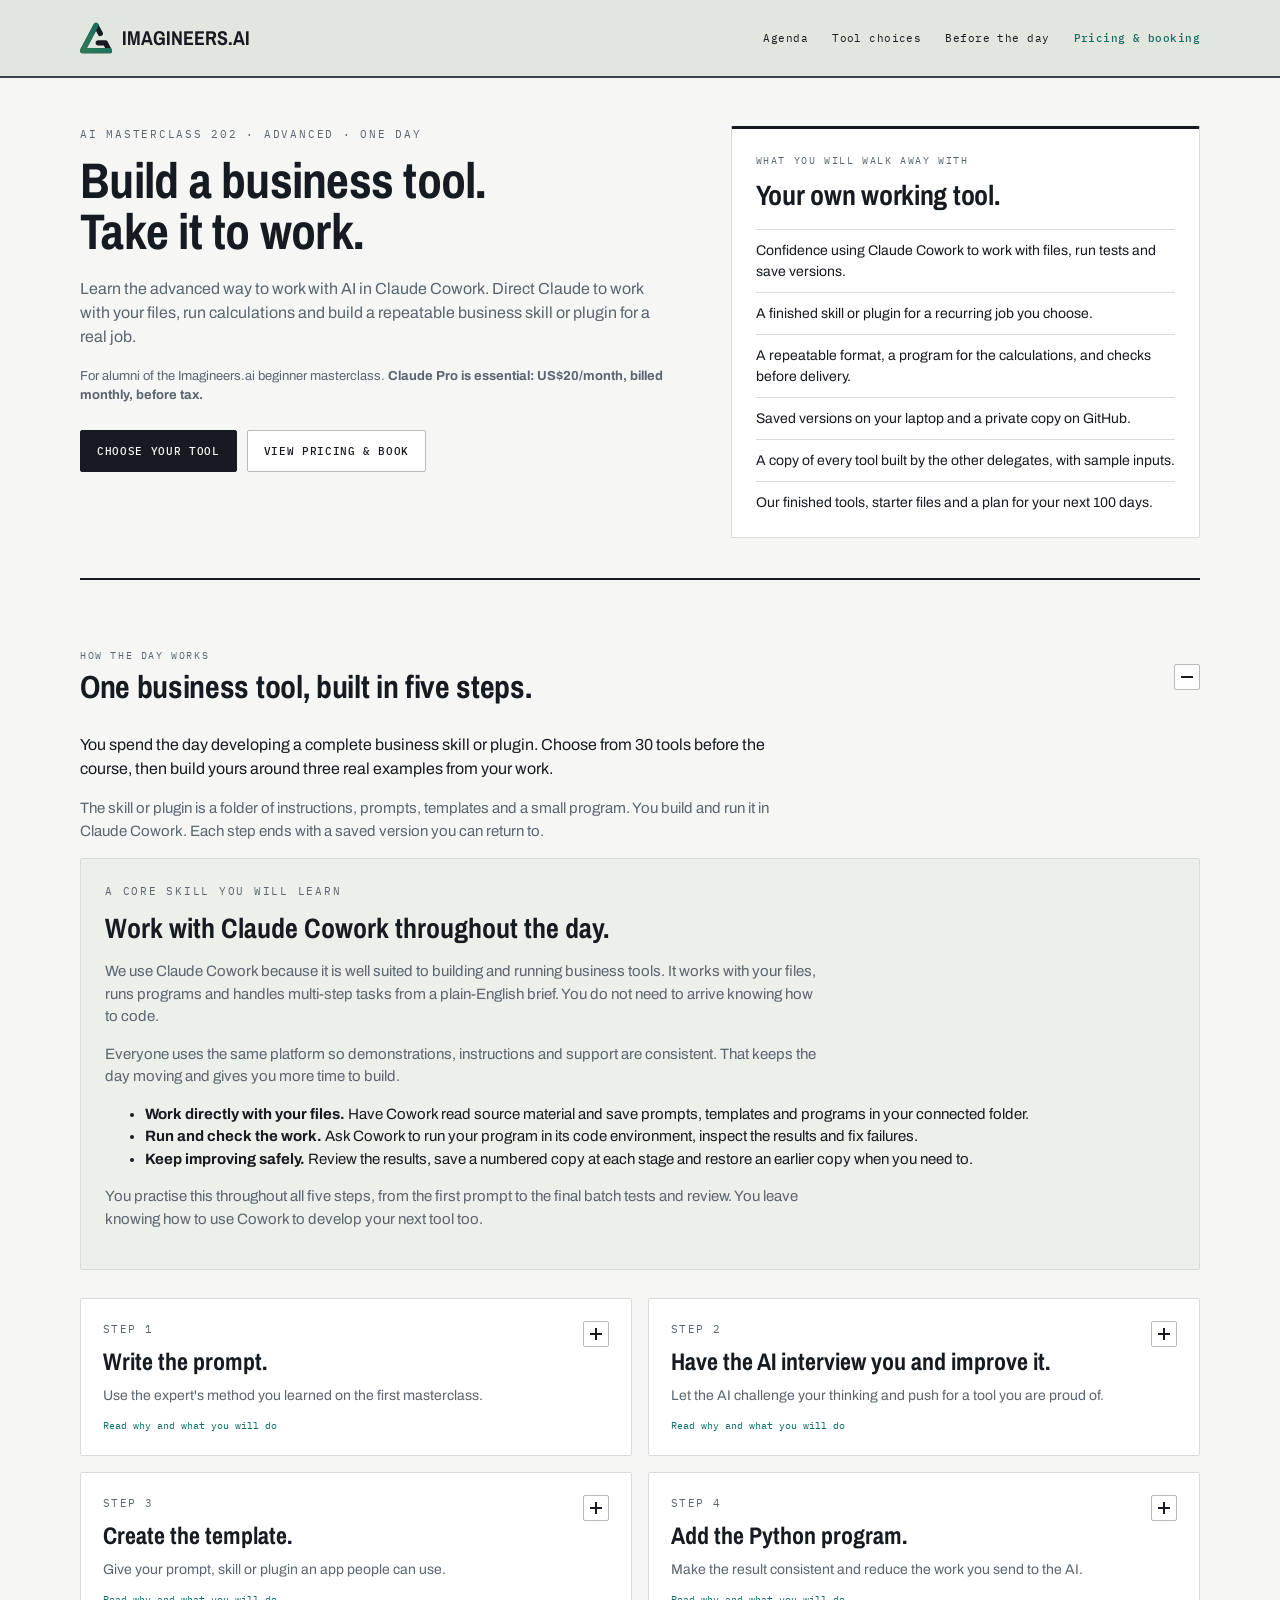
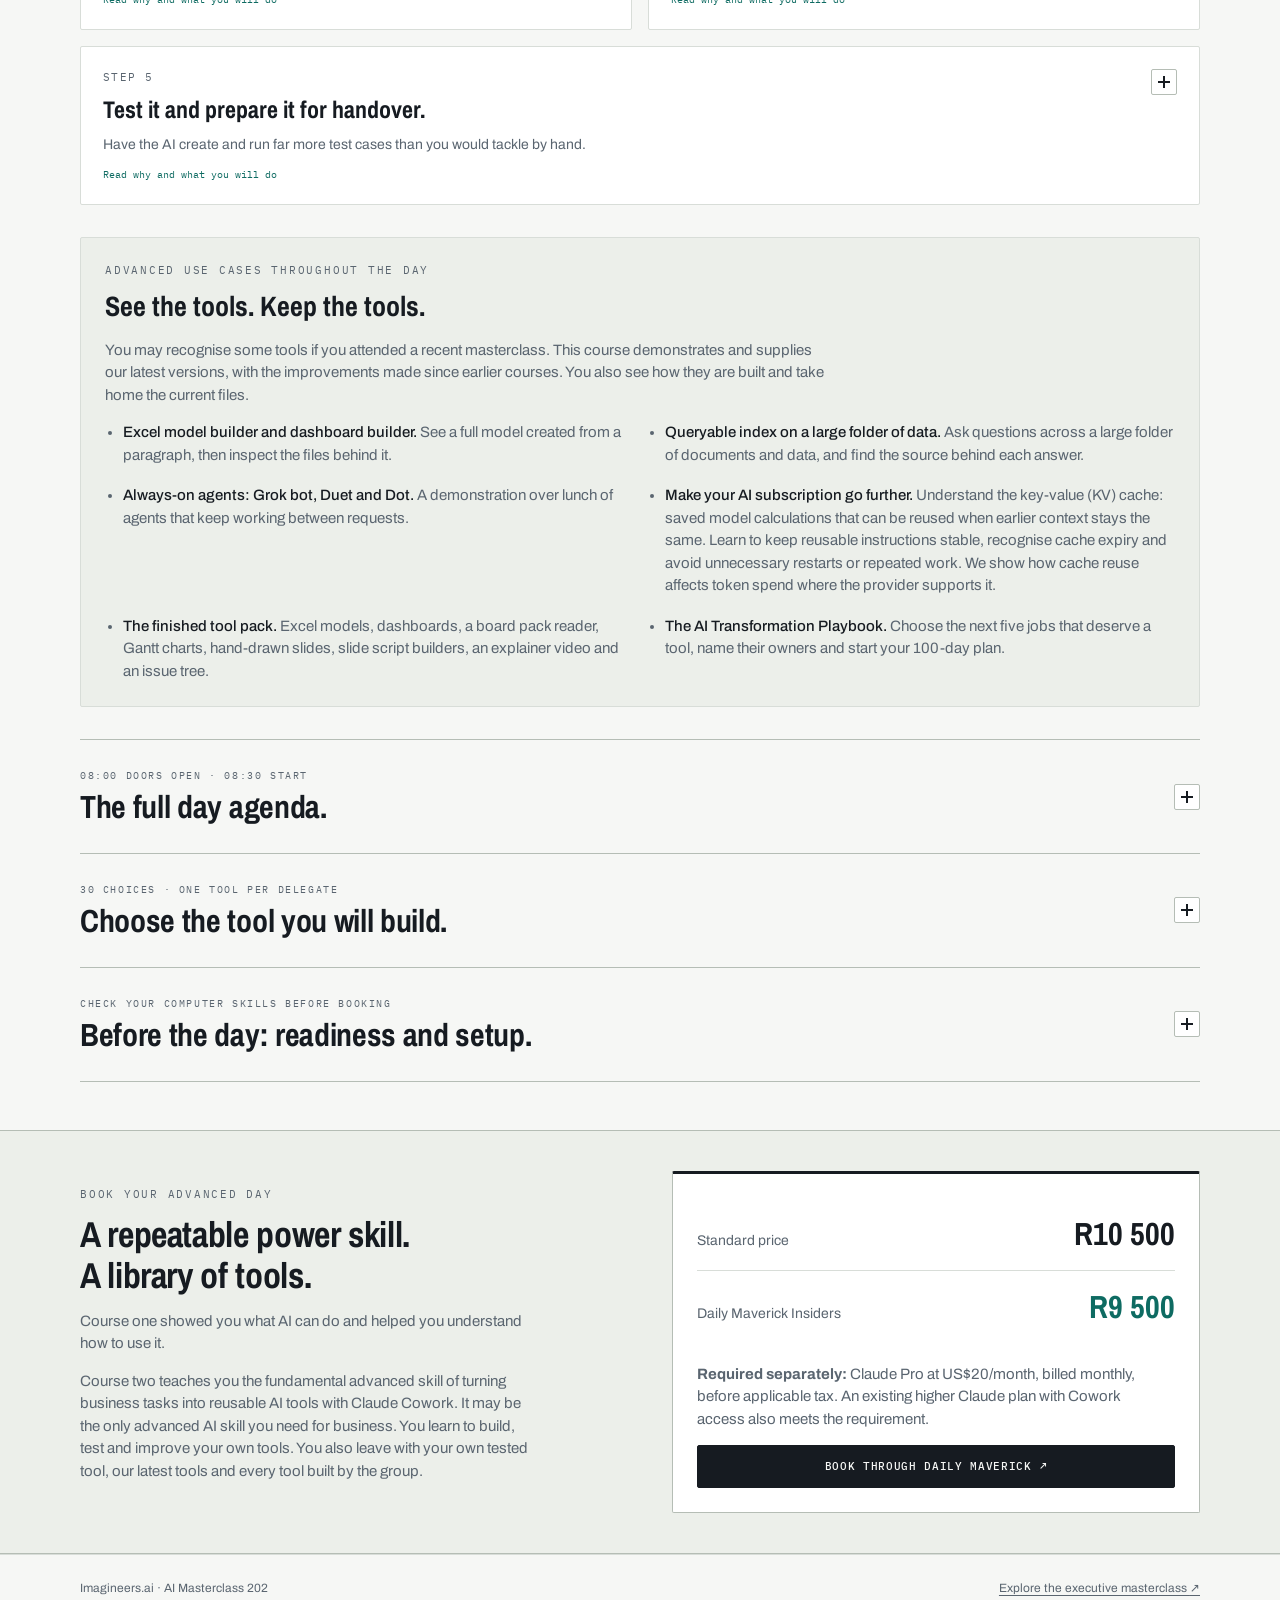
==== commit f3316082: "Update course materials for Claude Cowork and simplify page copy" ====
--- a/docs/index.html
+++ b/docs/index.html
@@ -3,7 +3,7 @@
 <head>
   <meta charset="utf-8">
   <meta name="viewport" content="width=device-width, initial-scale=1">
-  <meta name="description" content="Build a working business skill or plugin in one day. Explore the advanced AI Masterclass 202 programme, 30 tool choices and laptop setup guide.">
+  <meta name="description" content="Build a repeatable business skill in Claude Cowork in one day. Explore AI Masterclass 202, 30 tool choices and setup. Claude Pro subscription required.">
   <meta name="theme-color" content="#e1e6df">
   <title>AI Masterclass 202 | Imagineers.ai</title>
   <link rel="icon" href="assets/imagineers-logo.svg" type="image/svg+xml">
@@ -31,14 +31,15 @@
         <div>
           <p class="label">AI Masterclass 202 · Advanced · One day</p>
           <h1 id="course-title">Build a business tool.<br><span>Take it to work.</span></h1>
-          <p class="intro">Choose a real job in your business. Turn it into a working AI skill or plugin, with a consistent output, checked calculations and instructions your team can follow.</p>
-          <p class="audience">For alumni of the Imagineers.ai beginner masterclass.</p>
+          <p class="intro">Learn the advanced way to work with AI in Claude Cowork. Direct Claude to work with your files, run calculations and build a repeatable business skill or plugin for a real job.</p>
+          <p class="audience">For alumni of the Imagineers.ai beginner masterclass. <strong>Claude Pro is essential: US$20/month, billed monthly, before tax.</strong></p>
           <div class="hero-actions"><a class="button primary" href="#tools">Choose your tool</a><a class="button secondary" href="#pricing">View pricing &amp; book</a></div>
         </div>
         <aside class="takeaway" aria-labelledby="takeaway-title">
           <p class="label">What you will walk away with</p>
           <h2 id="takeaway-title">Your own working tool.</h2>
           <ul class="takeaway-list">
+            <li>Confidence using Claude Cowork to work with files, run tests and save versions.</li>
             <li>A finished skill or plugin for a recurring job you choose.</li>
             <li>A repeatable format, a program for the calculations, and checks before delivery.</li>
             <li>Saved versions on your laptop and a private copy on GitHub.</li>
@@ -53,7 +54,19 @@
         <summary><span class="section-heading"><span class="label">How the day works</span><span class="section-title" role="heading" aria-level="2">One business tool, built in five steps.</span></span><span class="toggle-icon" aria-hidden="true"></span></summary>
         <div class="section-body">
           <p class="section-intro">You spend the day developing a complete business skill or plugin. Choose from 30 tools before the course, then build yours around three real examples from your work.</p>
-          <p>The skill or plugin is a folder of instructions, prompts, templates and a small program. You can use it with Claude or ChatGPT. Each step ends with a saved version you can return to.</p>
+          <p>The skill or plugin is a folder of instructions, prompts, templates and a small program. You build and run it in Claude Cowork. Each step ends with a saved version you can return to.</p>
+          <div class="demo-content">
+            <p class="label">A core skill you will learn</p>
+            <h3>Work with Claude Cowork throughout the day.</h3>
+            <p>We use Claude Cowork because it is well suited to building and running business tools. It works with your files, runs programs and handles multi-step tasks from a plain-English brief. You do not need to arrive knowing how to code.</p>
+            <p>Everyone uses the same platform so demonstrations, instructions and support are consistent. That keeps the day moving and gives you more time to build.</p>
+            <ul>
+              <li><strong>Work directly with your files.</strong> Have Cowork read source material and save prompts, templates and programs in your connected folder.</li>
+              <li><strong>Run and check the work.</strong> Ask Cowork to run your program in its code environment, inspect the results and fix failures.</li>
+              <li><strong>Keep improving safely.</strong> Review the results, save a numbered copy at each stage and restore an earlier copy when you need to.</li>
+            </ul>
+            <p>You practise this throughout all five steps, from the first prompt to the final batch tests and review. You leave knowing how to use Cowork to develop your next tool too.</p>
+          </div>
           <ol class="build-steps">
 <li><details class="build-step" id="step-1">
       <summary><span class="step-heading"><span class="step-number">Step 1</span><span class="step-title" role="heading" aria-level="3">Write the prompt.</span><span class="step-intro">Use the expert's method you learned on the first masterclass.</span><span class="step-cue">Read why and what you will do</span></span><span class="toggle-icon" aria-hidden="true"></span></summary>
@@ -121,7 +134,7 @@
         <h4>Why this matters</h4>
         <p>A large language model (LLM) generates text from patterns learned during training. A convincing number does not prove a calculation was run. Models can solve maths and use calculators, but generated arithmetic can still be wrong. A board deck or budget needs figures that were calculated and checked.</p>
         <p>The same principle applies beyond money. Word limits, contract dates, duplicate records, scoring rules and exact quotes all need repeatable checks. Keep interpretation and drafting with the AI. Put precise calculations and rules into a program that follows the same instructions every run.</p>
-        <p>That also reduces token use. Once written, the program can calculate, sort and check locally without another LLM call for each operation. The same input and rules give the same calculated result. You use the AI where judgement is needed and make the final product much more consistent.</p>
+        <p>That also reduces token use. Once written, the program can calculate, sort and check in Cowork’s code environment without another LLM call for each operation. The same input and rules give the same calculated result. You use the AI where judgement is needed and make the final product much more consistent.</p>
         <h4>What you will do</h4>
         <ol>
           <li>Identify everything your tool must calculate or check exactly. Ask the AI to write a small Python program for those jobs, replacing repeated model calls where possible.</li>
@@ -132,7 +145,7 @@
         <h4>For example</h4>
         <p>A funding application counts words and reconciles its budget. A timesheet catches overlapping hours. An evidence brief checks quotes against source text. A confidentiality checker applies the agreed verdict rules. Finding a quote verifies its wording, not whether its claim is true.</p>
         <h4>What you will have</h4>
-        <p>A program that performs the exact work and reports failed checks, with results you have compared against known answers. Repeatable work runs locally, reducing unnecessary model calls and making the output more consistent.</p>
+        <p>A program that performs the exact work and reports failed checks, with results you have compared against known answers. Repeatable work runs as code, reducing unnecessary model calls and making the output more consistent.</p>
       </div>
     </details></li>
 <li><details class="build-step" id="step-5">
@@ -147,7 +160,7 @@
           <li>Ask the AI to generate ordinary cases, difficult cases and deliberately broken inputs. Set rules for the expected answers and verify a sample independently.</li>
           <li>Include missing information, contradictory figures, duplicates, ties, different layouts and values exactly at a rule's limit, as relevant to your tool.</li>
           <li>Have the AI write and run a batch test program. Compare actual and expected results, report failures and check source evidence. Confirm that unsupported inputs trigger a warning or stop. Save the cases and rerun the batch after fixes.</li>
-          <li>Ask a second AI to look for faults. Add start-here instructions and sample inputs, then let a neighbour run the tool without help. Fix what fails and save the finished version to GitHub.</li>
+          <li>Start a separate Cowork review task to look for faults. Add start-here instructions and sample inputs, then let a neighbour run the tool without help. Fix what fails and save the finished version to GitHub.</li>
         </ol>
         <h4>For example</h4>
         <p>A contract test includes a leap day and a weekend deadline. A shortlist test includes a strong candidate missing a must-have. A quote check includes one altered word. A clean roster must report no rule breaks.</p>
@@ -180,7 +193,7 @@
 <tbody aria-labelledby="agenda-part-2"><tr class="agenda-group"><td aria-hidden="true"></td><th id="agenda-part-2" scope="rowgroup">By 5pm you own a tool that does real work for you</th></tr>
 <tr class="agenda-session"><th scope="row"><time>08:30</time></th><td>Welcome back: claim your tool. No two delegates build the same one</td></tr>
 <tr class="agenda-session"><th scope="row"><time>08:50</time></th><td>Demo: A full Excel model from one paragraph. Then see how it is made</td></tr>
-<tr class="agenda-session"><th scope="row"><time>09:15</time></th><td>Set up your workspace in Zed and save your first version</td></tr>
+<tr class="agenda-session"><th scope="row"><time>09:15</time></th><td>Core skill: work with Claude Cowork. Connect your working folder, direct Claude to work with files and save your first version</td></tr>
 </tbody>
 <tbody aria-labelledby="agenda-part-3"><tr class="agenda-group"><td aria-hidden="true"></td><th id="agenda-part-3" scope="rowgroup">The build: your prompt becomes a tool your whole team can run</th></tr>
 <tr class="agenda-session"><th scope="row"><time>09:45</time></th><td>Step 1 of 5: Write the prompt for your tool. Run it twice. Watch it give two different answers</td></tr>
@@ -192,8 +205,8 @@
 <tr class="agenda-session"><th scope="row"><time>12:45</time></th><td>Demo over lunch: AI agents that work while you sleep (Grok bot, Duet, Dot)</td></tr>
 <tr class="agenda-session"><th scope="row"><time>13:10</time></th><td>Step 4 of 5: Move calculations into Python and check the results</td></tr>
 <tr class="agenda-session"><th scope="row"><time>13:50</time></th><td>Demo: Make your AI subscription go further. Understand the KV cache, manage reusable context and reduce token spend</td></tr>
-<tr class="agenda-session"><th scope="row"><time>14:05</time></th><td>Step 5 of 5: Test and prepare to share. Ask a second AI to find faults in your tool</td></tr>
-<tr class="agenda-break"><th scope="row"><time>14:45</time></th><td><strong>Coffee. The rival AI works through the break, hunting for faults</strong></td></tr>
+<tr class="agenda-session"><th scope="row"><time>14:05</time></th><td>Step 5 of 5: Test and prepare to share. Run batch tests and start a separate Cowork review task</td></tr>
+<tr class="agenda-break"><th scope="row"><time>14:45</time></th><td><strong>Coffee. Cowork reviews the tool and runs tests through the break</strong></td></tr>
 <tr class="agenda-session"><th scope="row"><time>15:00</time></th><td>The neighbour test: hand your tool to someone who has never seen it. No help allowed</td></tr>
 <tr class="agenda-session"><th scope="row"><time>15:30</time></th><td><strong>Show and share: everyone takes home every tool built by the group.</strong> See selected tools on the big screen and collect the full set in the shared course pack, with sample inputs and without company documents.</td></tr>
 </tbody>
@@ -208,7 +221,7 @@
       </details>
       <details class="course-section" id="tools">
         <summary><span class="section-heading"><span class="label">30 choices · One tool per delegate</span><span class="section-title" role="heading" aria-level="2">Choose the tool you will build.</span></span><span class="toggle-icon" aria-hidden="true"></span></summary>
-        <div class="section-body prose tool-list"><p>Each tool is built by one delegate. Send us your first and second choice. Earlier bookings get first priority, and we will confirm your tool before the day. Everyone takes home every tool built by the group.</p>
+        <div class="section-body prose tool-list"><p>You build your chosen tool in Claude Cowork. Each tool is built by one delegate. Send us your first and second choice. Earlier bookings get first priority, and we will confirm your tool before the day. Everyone takes home every tool built by the group.</p>
 <h3>What every tool on this list has in common</h3>
 <ul>
 <li><strong>It brings a skill you may not have, or saves hours.</strong> Each one carries an expert's method inside it.</li>
@@ -258,12 +271,11 @@
       </details>
       <details class="course-section" id="prepare">
         <summary><span class="section-heading"><span class="label">Check your computer skills before booking</span><span class="section-title" role="heading" aria-level="2">Before the day: readiness and setup.</span></span><span class="toggle-icon" aria-hidden="true"></span></summary>
-        <div class="section-body prose setup-guide">
-<h3>Check that this course is right for you</h3>
+        <div class="section-body prose setup-guide"><h3>Check that this course is right for you</h3>
 <p>You do not need coding experience. You do need to use your own laptop confidently and complete everyday computer tasks without step-by-step help. The day moves quickly and assumes these skills.</p>
 <p>Before booking, check that you can do the following independently:</p>
 <ul>
-<li>Select text, copy, cut and paste using <strong>Ctrl+C, Ctrl+X and Ctrl+V</strong> on Windows, or <strong>Command+C, Command+X and Command+V</strong> on Mac.</li>
+<li>Select text, copy, cut and paste using <strong>Command/Ctrl+C/X/V</strong> on Mac/Windows</li>
 <li>Switch between open apps and browser tabs, then return to the task you were working on.</li>
 <li>Open an installed app from the Start menu or Applications folder. Recognise the difference between the app and its downloaded installer.</li>
 <li>Use File Explorer on Windows or Finder on Mac to find Downloads and navigate to a working folder.</li>
@@ -275,133 +287,24 @@
 <li>Follow numbered written instructions, recognise when a task has finished or shown an error, and take a screenshot to ask for help.</li>
 </ul>
 <p><strong>If these tasks still need regular help, build that confidence before booking this advanced course.</strong> Practise with someone who can help you, then return to this checklist. We can help with the course tools and setup; the day does not include teaching everyday computer use.</p>
-<h3>Complete the setup before the day</h3>
-<p>Complete this guide at least three days before the course. Follow the Mac or Windows instructions, then complete the two shared steps below them. Allow extra time for downloads.</p>
-<p>Zed is where you will work. You choose Claude Agent or Codex inside Zed, and Zed installs that agent for you. Python still needs a separate installation. Zed has Git controls, but your AI also needs the <code>git</code> command to save versions. The checks below confirm it is available.</p>
-<h3>1. Get your accounts and material ready</h3>
+<h3>Set up Claude before the day</h3>
+<p>Install or update the <a href="https://claude.com/download">Claude desktop app</a> on the laptop you will bring. Sign in with your active <strong>Claude Pro subscription (US$20 per month, billed monthly, before applicable tax)</strong>.</p>
+<p>The subscription is separate from the course fee. An existing higher Claude plan with Cowork access also meets the requirement.</p>
+<h3>Prepare your course pack access and material</h3>
 <ul>
-<li><strong>GitHub:</strong> open <a href="https://github.com/signup">github.com/signup</a>, create a free account and verify your email. If you already have an account, sign in. Send us your GitHub username so we can give you the course pack.</li>
-<li><strong>Your AI:</strong> bring a paid Claude subscription with Claude Code access, or a paid ChatGPT subscription with Codex access. Open <a href="https://claude.ai">Claude</a> or <a href="https://chatgpt.com">ChatGPT</a>, sign in and check your subscription in Settings. If you have both, you can use both. A paid Zed subscription is not required for these agents.</li>
-<li><strong>Your tool:</strong> send your first and second choice from <a href="#tools">the tool list</a>. Earlier bookings get first priority. Bring three real input examples and, if you have one, a good finished output. Remove confidential names and use material you are allowed to share.</li>
+<li>Create a free account at <a href="https://github.com/signup">github.com/signup</a>, or sign in to your existing account. Verify your email and send us your GitHub username so we can give you access to the private course pack. No Git command-line setup is required.</li>
+<li>Send your first and second choice from <a href="#tools">the tool list</a>. Earlier bookings get first priority. We will confirm your tool before the day.</li>
+<li>Bring three real input examples and, if you have one, a good finished output. Use material you are allowed to process with Claude, and remove confidential names.</li>
+<li>Bring your laptop and charger, with Claude updated and signed in to your paid account. We use Claude Cowork throughout the day.</li>
 </ul>
-<p>Have access to your sign-in email and any verification codes on the laptop you will bring. If your company controls software installation, ask its IT team to help before the day.</p>
-<p>If you need a new AI account, choose <strong>Sign up</strong> on Claude or ChatGPT and complete the email check. Then choose a paid plan that includes the agent you will use. Check access by signing in from Zed in step 3.</p>
-<h3>2. Set up your computer</h3>
-<p>Follow only the section for your computer. If a program is already installed and its check works, keep it.</p>
-<details class="setup-platform"><summary><span>Mac: install and check</span><span class="toggle-icon" aria-hidden="true"></span></summary><div class="platform-body">
-<h4>Download and install Zed</h4>
-<ol>
-<li>Open <a href="https://zed.dev/download">zed.dev/download</a> and download the stable version for Mac.</li>
-<li>In Finder, open Downloads and double-click the downloaded <code>.dmg</code> file.</li>
-<li>Drag Zed into Applications. Open Applications, then double-click Zed. If macOS asks whether to open it, choose Open.</li>
-<li>Leave Zed open. You will connect your AI in step 3 below.</li>
-</ol>
-<h4>Install Git, Python and the GitHub helper</h4>
-<p>Press Command and Space, type <code>Terminal</code>, then press Return. This opens the window where you paste commands. Paste one command at a time and press Return.</p>
-<p>First check whether Homebrew, the installer we use for these programs, is already there:</p>
-<pre><code>brew --version
-</code></pre>
-<p>If it prints a version, skip the Homebrew installation below. If it says <code>command not found</code>, paste:</p>
-<pre><code>/bin/bash -c &quot;$(curl -fsSL https://raw.githubusercontent.com/Homebrew/install/HEAD/install.sh)&quot;
-</code></pre>
-<p>Follow its prompts. Your Mac may ask for its login password; nothing appears while you type it. At the end, follow the installer's <strong>Next steps</strong> commands. They make Homebrew available in Terminal and differ between Intel and Apple Silicon Macs. Then run <code>brew --version</code> again.</p>
-<p>Install Git to save versions, Python to run calculations, and the GitHub helper to connect your account:</p>
-<pre><code>brew install git python gh
-</code></pre>
-<p>If Homebrew says your macOS version is unsupported, send us that message before continuing.</p>
-<h4>Create your course folder and add the Excel reader</h4>
-<p>Use this folder in your home directory, outside OneDrive, iCloud and Dropbox:</p>
-<pre><code>mkdir -p ~/ai-masterclass
-cd ~/ai-masterclass
-</code></pre>
-<p>Create a separate Python environment for your course tools:</p>
-<pre><code>python3 -m venv .venv
-.venv/bin/python -m pip install openpyxl
-</code></pre>
-<p><code>openpyxl</code> lets your tools read and write Excel files. This installs it for your course folder without changing the Mac's other Python programs.</p>
-<h4>Check the installations</h4>
-<p>Run each command separately. Git should report <code>git version</code>, Python should report <code>Python 3</code>, and the GitHub helper should report <code>gh version</code>, each followed by numbers.</p>
-<pre><code>git --version
-python3 --version
-</code></pre>
-<pre><code>gh --version
-.venv/bin/python -m pip show openpyxl
-</code></pre>
-<p>The last command should show <code>Name: openpyxl</code> and a version. If any command fails, send us the message. Then continue with step 3 below.</p>
-</div></details><details class="setup-platform"><summary><span>Windows: install and check</span><span class="toggle-icon" aria-hidden="true"></span></summary><div class="platform-body">
-<h4>Download and install Zed</h4>
-<ol>
-<li>Open <a href="https://zed.dev/download">zed.dev/download</a> and download the stable Windows installer.</li>
-<li>Open Downloads in File Explorer and double-click the installer. Follow its prompts. If Windows asks for permission, check the installer is from Zed before accepting.</li>
-<li>Press the Windows key, type <code>Zed</code> and open it. Leave it open; you will connect your AI in step 3 below.</li>
-</ol>
-<h4>Install Git, Python and the GitHub helper</h4>
-<p>Press the Windows key, type <code>PowerShell</code>, then press Enter. Paste one command at a time and press Enter. These commands use Windows' installer, called WinGet. Accept its installation prompts.</p>
-<pre><code>winget install -e --id Git.Git
-winget install -e --id GitHub.cli
-</code></pre>
-<p>Install Python 3.13, the version used for this setup guide:</p>
-<pre><code>winget install -e --id Python.Python.3.13
-</code></pre>
-<p>If <code>winget</code> is not recognised, open Microsoft Store, find <strong>App Installer</strong> by Microsoft Corporation, and install or update it. Close PowerShell, open it again, then retry.</p>
-<p>When the installations finish, close PowerShell and open a fresh window so it can find the new programs.</p>
-<h4>Create your course folder and add the Excel reader</h4>
-<p>Create the folder in your user directory, outside OneDrive, iCloud and Dropbox:</p>
-<pre><code>New-Item -ItemType Directory -Force &quot;$HOME\ai-masterclass&quot;
-Set-Location &quot;$HOME\ai-masterclass&quot;
-</code></pre>
-<p>Create a separate Python environment for your course tools and install the Excel reader:</p>
-<pre><code>py -3.13 -m venv .venv
-.\.venv\Scripts\python.exe -m pip install openpyxl
-</code></pre>
-<p>You do not need to change PowerShell's script permissions. The command runs Python directly.</p>
-<h4>Check the installations</h4>
-<p>Run each command separately. Git should report <code>git version</code>, Python should report <code>Python 3.13</code>, and the GitHub helper should report <code>gh version</code>, each followed by numbers.</p>
-<pre><code>git --version
-py -3.13 --version
-</code></pre>
-<pre><code>gh --version
-.\.venv\Scripts\python.exe -m pip show openpyxl
-</code></pre>
-<p>The last command should show <code>Name: openpyxl</code> and a version. If any command fails, send us the message. Then continue with step 3 below.</p>
-</div></details><h3>3. Connect your AI inside Zed</h3>
-<ol>
-<li>Close Zed and open it again so it can find the programs you just installed.</li>
-<li>Choose <strong>File → Open Folder</strong>, then open <code>ai-masterclass</code> inside your home or user folder.</li>
-<li>Open Zed's command search: Command, Shift and P on Mac, or Control, Shift and P on Windows. Type <code>zed: acp registry</code> and select it.</li>
-<li>Install <strong>Claude Agent</strong> for your Claude subscription, or <strong>Codex</strong> for your ChatGPT subscription. Zed downloads the selected agent. If you have both subscriptions, you may install both.</li>
-<li>Open the Agent Panel using the agent icon in Zed's status bar. Use its new-thread menu to choose the agent you installed.</li>
-<li>For <strong>Claude Agent</strong>, type <code>/login</code> in that thread and choose the Claude Code sign-in option. For <strong>Codex</strong>, choose <strong>Sign in with ChatGPT</strong> when prompted. Complete the sign-in in your browser, then return to Zed.</li>
-<li>Type <code>Say hello</code> and send it. Check that your chosen agent answers.</li>
-</ol>
-<p>Use the subscription sign-in route. You do not need to buy separate API credits for this course setup. If your company account blocks the sign-in, ask its administrator to enable access before the day.</p>
-<h3>4. Connect GitHub and do the final check</h3>
-<p>In the Terminal or PowerShell window you used earlier, tell Git your name and GitHub email. Replace the examples inside the quotes with your own details:</p>
-<pre><code>git config --global user.name &quot;Your Name&quot;
-git config --global user.email &quot;you@example.com&quot;
-</code></pre>
-<p>Connect the GitHub helper:</p>
-<pre><code>gh auth login --web --git-protocol https
-</code></pre>
-<p>If asked whether to authenticate Git, choose yes. Follow the sign-in instructions. You may see a short code and a browser page where you enter it.</p>
-<p>Check the connection:</p>
-<pre><code>gh auth status
-</code></pre>
-<p>You should see a message confirming that you are logged in to github.com as your username.</p>
-<p>Finally, paste this request into your Claude Agent or Codex thread in Zed:</p>
-<blockquote>
-<p>Check this laptop for the course. Report the Git and Python versions, whether gh is signed in to GitHub, and whether openpyxl is installed in this folder's .venv. Do not install or change anything. Tell me what passed and what needs fixing.</p>
-</blockquote>
-<p>You are ready when the agent answers and all four checks pass. Send us your GitHub username if you have not already done so.</p>
-<h3>If a check fails</h3>
-<p>Send us a screenshot of the failed step and its message, without passwords or sign-in codes. We will help you before the day. Doors open at 08:00 for any remaining laptop problems.</p>
-<p>Setup references: <a href="https://zed.dev/docs/installation">Zed installation</a>, <a href="https://zed.dev/docs/ai/external-agents">agents in Zed</a>, <a href="https://zed.dev/docs/languages/python">Python in Zed</a>, <a href="https://github.com/cli/cli#installation">GitHub helper installation</a>.</p></div>
+<h3>If you need setup help</h3>
+<p>Send us a screenshot of the problem, without passwords or sign-in codes. We will help you before the day. Doors open at 08:00 for any remaining laptop problems.</p></div>
       </details>
     </div>
     <section class="pricing" id="pricing" aria-labelledby="pricing-title">
       <div class="container pricing-grid">
-        <div><p class="label">Book your advanced day</p><h2 id="pricing-title">A repeatable power skill.<br>A library of tools.</h2><p>Course one showed you what AI can do and helped you understand how to use it.</p><p>Course two gives you your own tested business skill or plugin, ready to run again and again. You also leave with our latest tools and every tool built by the group.</p></div>
-        <div class="price-card"><dl><div><dt>Standard price</dt><dd>R10 500</dd></div><div class="insider-price"><dt>Daily Maverick Insiders</dt><dd>R9 500</dd></div></dl><a class="button primary" href="https://shop.dailymaverick.co.za/product-category/tickets/the-genai-exec-masterclass/" target="_blank" rel="noopener">Book through Daily Maverick <span aria-hidden="true">↗</span><span class="visually-hidden"> (opens in a new tab)</span></a></div>
+        <div><p class="label">Book your advanced day</p><h2 id="pricing-title">A repeatable power skill.<br>A library of tools.</h2><p>Course one showed you what AI can do and helped you understand how to use it.</p><p>Course two teaches you the fundamental advanced skill of turning business tasks into reusable AI tools with Claude Cowork. It may be the only advanced AI skill you need for business. You learn to build, test and improve your own tools. You also leave with your own tested tool, our latest tools and every tool built by the group.</p></div>
+        <div class="price-card"><dl><div><dt>Standard price</dt><dd>R10 500</dd></div><div class="insider-price"><dt>Daily Maverick Insiders</dt><dd>R9 500</dd></div></dl><p class="subscription-note"><strong>Required separately:</strong> Claude Pro at US$20/month, billed monthly, before applicable tax. An existing higher Claude plan with Cowork access also meets the requirement.</p><a class="button primary" href="https://shop.dailymaverick.co.za/product-category/tickets/the-genai-exec-masterclass/" target="_blank" rel="noopener">Book through Daily Maverick <span aria-hidden="true">↗</span><span class="visually-hidden"> (opens in a new tab)</span></a></div>
       </div>
     </section>
   </main>
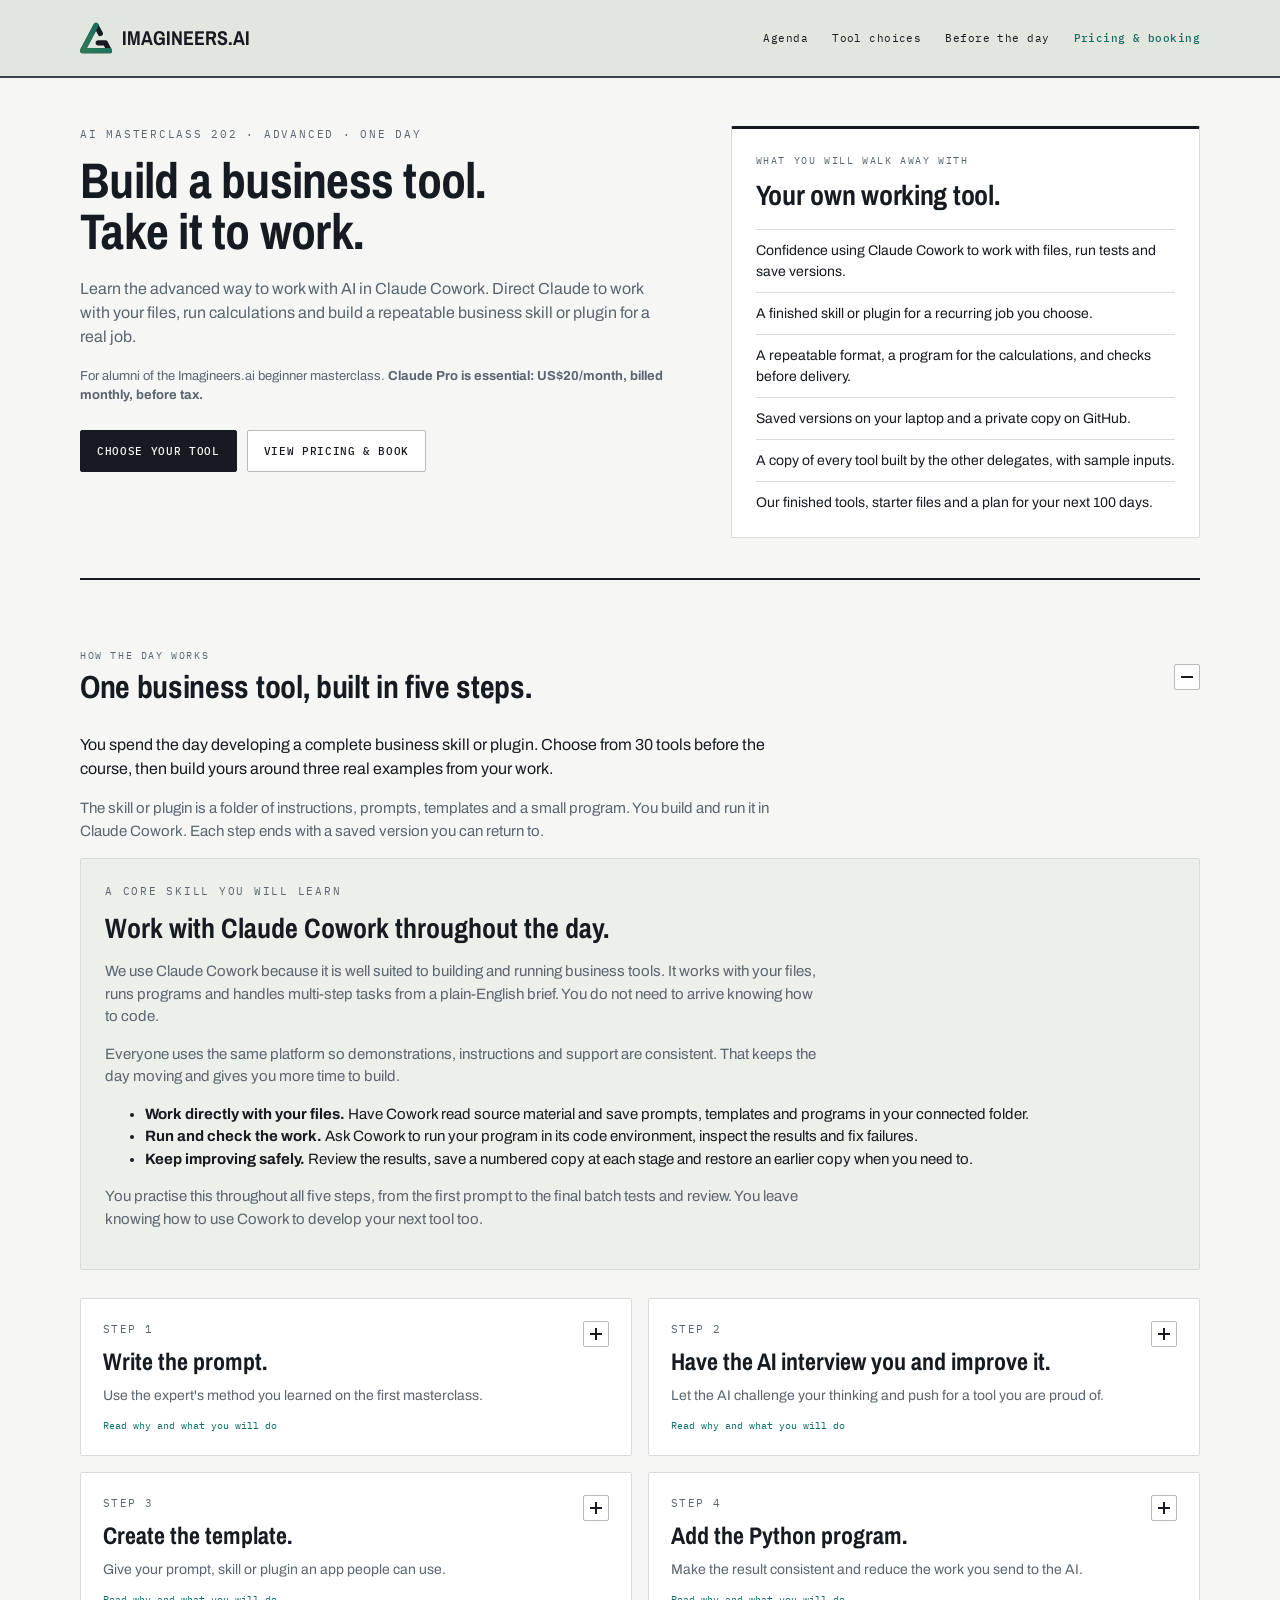
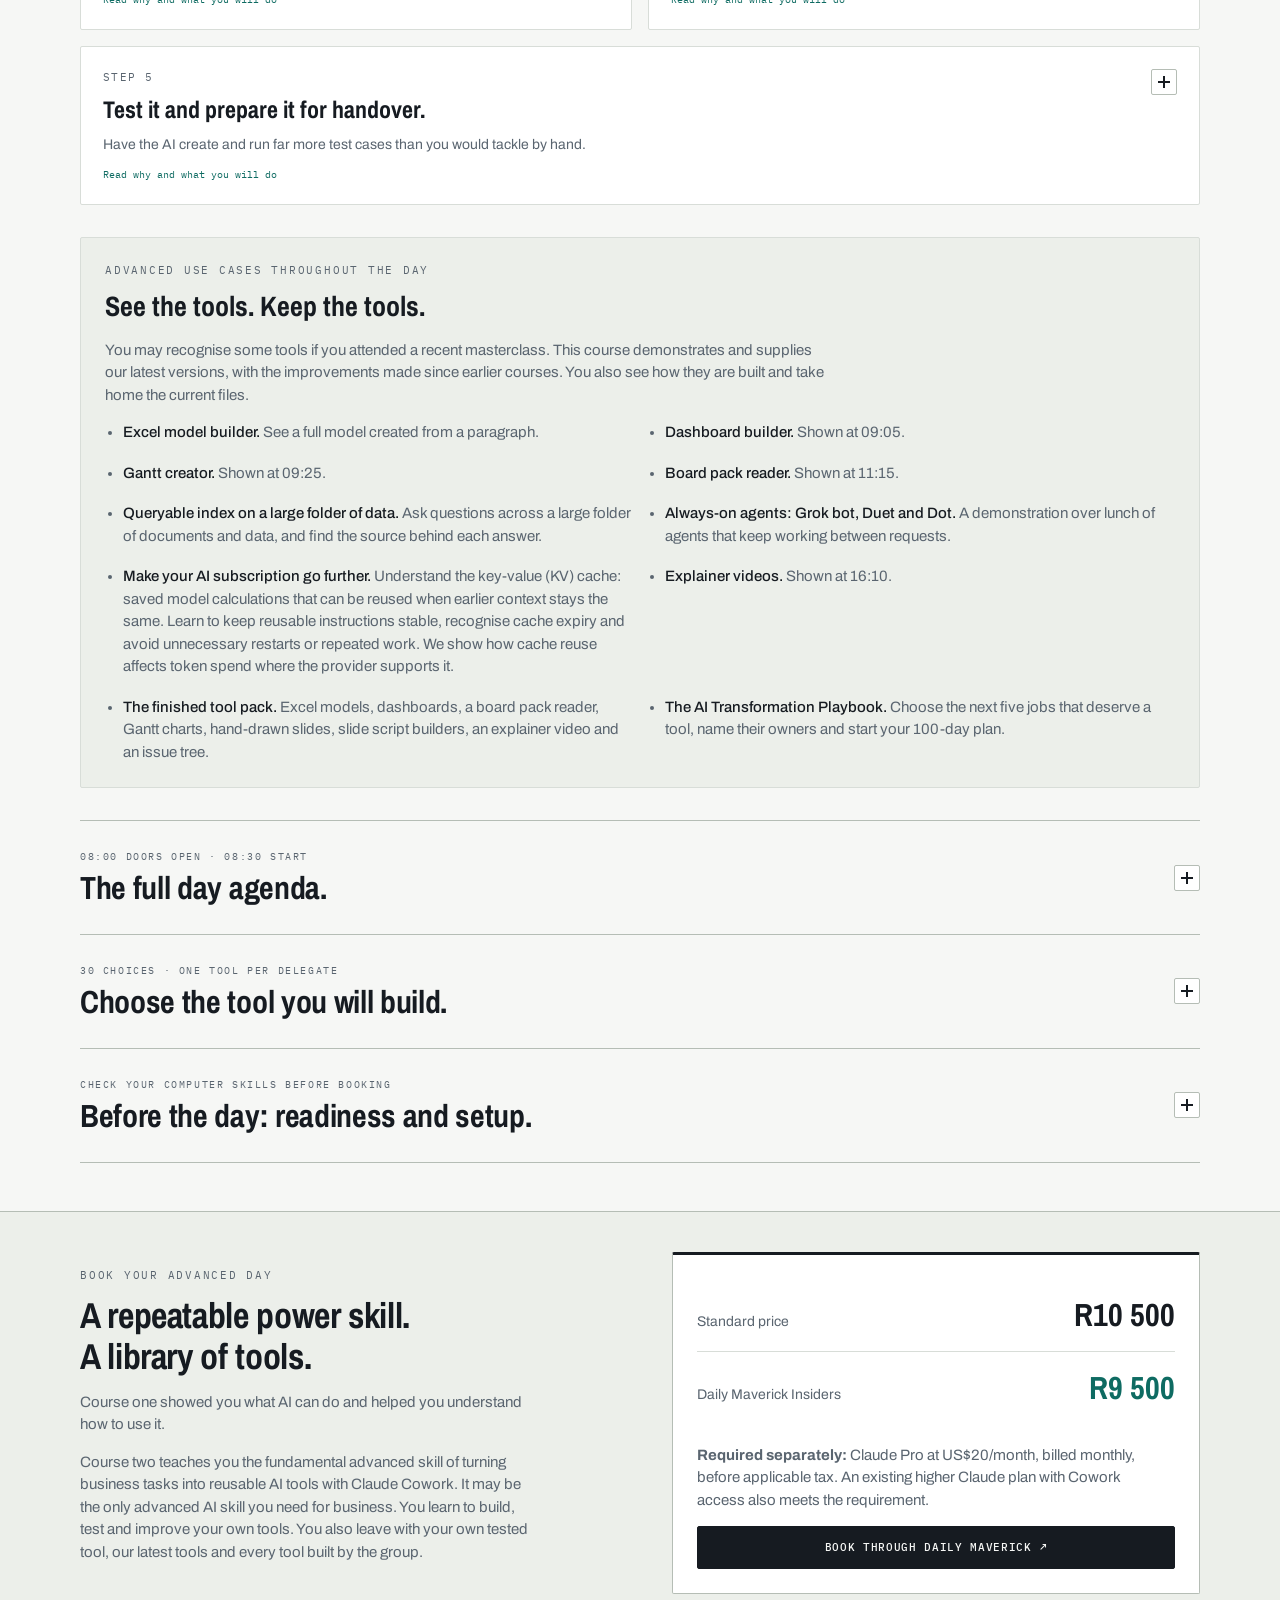
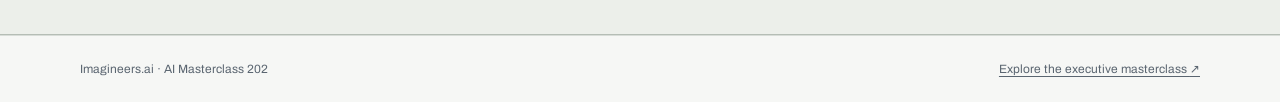
==== commit 17d163e5: "tweaks" ====
--- a/docs/index.html
+++ b/docs/index.html
@@ -165,7 +165,7 @@
         <h4>For example</h4>
         <p>A contract test includes a leap day and a weekend deadline. A shortlist test includes a strong candidate missing a must-have. A quote check includes one altered word. A clean roster must report no rule breaks.</p>
         <h4>What you will have</h4>
-        <p>A tool with a repeatable batch of tests, checked examples, clear limits and instructions another person has tried. At 15:30, share it with the group using sample inputs.</p>
+        <p>A tool with a repeatable batch of tests, checked examples, clear limits and instructions another person has tried. At 17:00, share it with the group using sample inputs.</p>
       </div>
     </details></li>
 </ol>
@@ -174,10 +174,14 @@
             <h3>See the tools. Keep the tools.</h3>
             <p>You may recognise some tools if you attended a recent masterclass. This course demonstrates and supplies our latest versions, with the improvements made since earlier courses. You also see how they are built and take home the current files.</p>
             <ul class="demo-list">
-              <li><strong>Excel model builder and dashboard builder.</strong> See a full model created from a paragraph, then inspect the files behind it.</li>
+              <li><strong>Excel model builder.</strong> See a full model created from a paragraph.</li>
+              <li><strong>Dashboard builder.</strong> Shown at 09:05.</li>
+              <li><strong>Gantt creator.</strong> Shown at 09:25.</li>
+              <li><strong>Board pack reader.</strong> Shown at 11:15.</li>
               <li><strong>Queryable index on a large folder of data.</strong> Ask questions across a large folder of documents and data, and find the source behind each answer.</li>
               <li><strong>Always-on agents: Grok bot, Duet and Dot.</strong> A demonstration over lunch of agents that keep working between requests.</li>
               <li><strong>Make your AI subscription go further.</strong> Understand the key-value (KV) cache: saved model calculations that can be reused when earlier context stays the same. Learn to keep reusable instructions stable, recognise cache expiry and avoid unnecessary restarts or repeated work. We show how cache reuse affects token spend where the provider supports it.</li>
+              <li><strong>Explainer videos.</strong> Shown at 16:10.</li>
               <li><strong>The finished tool pack.</strong> Excel models, dashboards, a board pack reader, Gantt charts, hand-drawn slides, slide script builders, an explainer video and an issue tree.</li>
               <li><strong>The AI Transformation Playbook.</strong> Choose the next five jobs that deserve a tool, name their owners and start your 100-day plan.</li>
             </ul>
@@ -192,30 +196,33 @@
 </tbody>
 <tbody aria-labelledby="agenda-part-2"><tr class="agenda-group"><td aria-hidden="true"></td><th id="agenda-part-2" scope="rowgroup">By 5pm you own a tool that does real work for you</th></tr>
 <tr class="agenda-session"><th scope="row"><time>08:30</time></th><td>Welcome back: claim your tool. No two delegates build the same one</td></tr>
-<tr class="agenda-session"><th scope="row"><time>08:50</time></th><td>Demo: A full Excel model from one paragraph. Then see how it is made</td></tr>
-<tr class="agenda-session"><th scope="row"><time>09:15</time></th><td>Core skill: work with Claude Cowork. Connect your working folder, direct Claude to work with files and save your first version</td></tr>
+<tr class="agenda-session"><th scope="row"><time>08:45</time></th><td>Demo: A full Excel model from one paragraph.</td></tr>
+<tr class="agenda-session"><th scope="row"><time>09:05</time></th><td>Demo: Dashboards</td></tr>
+<tr class="agenda-session"><th scope="row"><time>09:25</time></th><td>Demo: Gantt charts</td></tr>
+<tr class="agenda-session"><th scope="row"><time>09:45</time></th><td>Core skill: work with Claude Cowork. Connect your working folder, direct Claude to work with files and save your first version. Then wreck it on purpose and bring it back</td></tr>
+<tr class="agenda-break"><th scope="row"><time>10:20</time></th><td><strong>Coffee. Your AI works through the break, running your prompt on three real cases so you can see how much the answers vary</strong></td></tr>
 </tbody>
 <tbody aria-labelledby="agenda-part-3"><tr class="agenda-group"><td aria-hidden="true"></td><th id="agenda-part-3" scope="rowgroup">The build: your prompt becomes a tool your whole team can run</th></tr>
-<tr class="agenda-session"><th scope="row"><time>09:45</time></th><td>Step 1 of 5: Write the prompt for your tool. Run it twice. Watch it give two different answers</td></tr>
-<tr class="agenda-break"><th scope="row"><time>10:15</time></th><td><strong>Coffee. Your AI works through the break, testing your tool on three real cases</strong></td></tr>
-<tr class="agenda-session"><th scope="row"><time>10:30</time></th><td>Step 2 of 5: Make the AI interview you, mark its own work and rebuild your prompt</td></tr>
-<tr class="agenda-session"><th scope="row"><time>11:10</time></th><td>Demo: Queryable index on a large folder of data. Ask a question and find the source</td></tr>
-<tr class="agenda-session"><th scope="row"><time>11:35</time></th><td>Step 3 of 5: Create your tool’s template. One polished page, the same every time. Then wreck it on purpose and bring it back</td></tr>
-<tr class="agenda-break"><th scope="row"><time>12:25</time></th><td><strong>Lunch. Your AI works through the break, writing the program that does your sums</strong></td></tr>
-<tr class="agenda-session"><th scope="row"><time>12:45</time></th><td>Demo over lunch: AI agents that work while you sleep (Grok bot, Duet, Dot)</td></tr>
-<tr class="agenda-session"><th scope="row"><time>13:10</time></th><td>Step 4 of 5: Move calculations into Python and check the results</td></tr>
-<tr class="agenda-session"><th scope="row"><time>13:50</time></th><td>Demo: Make your AI subscription go further. Understand the KV cache, manage reusable context and reduce token spend</td></tr>
-<tr class="agenda-session"><th scope="row"><time>14:05</time></th><td>Step 5 of 5: Test and prepare to share. Run batch tests and start a separate Cowork review task</td></tr>
-<tr class="agenda-break"><th scope="row"><time>14:45</time></th><td><strong>Coffee. Cowork reviews the tool and runs tests through the break</strong></td></tr>
-<tr class="agenda-session"><th scope="row"><time>15:00</time></th><td>The neighbour test: hand your tool to someone who has never seen it. No help allowed</td></tr>
-<tr class="agenda-session"><th scope="row"><time>15:30</time></th><td><strong>Show and share: everyone takes home every tool built by the group.</strong> See selected tools on the big screen and collect the full set in the shared course pack, with sample inputs and without company documents.</td></tr>
+<tr class="agenda-session"><th scope="row"><time>10:40</time></th><td>Step 1 of 5: Write the prompt for your tool. Run it twice. Watch it give two different answers</td></tr>
+<tr class="agenda-session"><th scope="row"><time>11:15</time></th><td>Demo: A board pack reader</td></tr>
+<tr class="agenda-session"><th scope="row"><time>11:35</time></th><td>Step 2 of 5: Make the AI interview you, mark its own work and rebuild your prompt</td></tr>
+<tr class="agenda-session"><th scope="row"><time>12:15</time></th><td>Demo: Queryable index on a large folder of data. Ask a question and find the source</td></tr>
+<tr class="agenda-session"><th scope="row"><time>12:35</time></th><td>Step 3 of 5: Create your tool’s template. One polished page, the same every time</td></tr>
+<tr class="agenda-break"><th scope="row"><time>13:15</time></th><td><strong>Lunch. Your AI works through the break, filling your template with three real cases</strong></td></tr>
+<tr class="agenda-session"><th scope="row"><time>13:50</time></th><td>Demo over lunch: AI agents that work while you sleep (Grok bot, Duet, Dot)</td></tr>
+<tr class="agenda-session"><th scope="row"><time>14:10</time></th><td>Step 4 of 5: Move calculations into Python and check the results</td></tr>
+<tr class="agenda-session"><th scope="row"><time>14:50</time></th><td>Demo: Make your AI subscription go further. Understand the KV cache, manage reusable context and reduce token spend</td></tr>
+<tr class="agenda-session"><th scope="row"><time>15:10</time></th><td>Step 5 of 5: Test and prepare to share. Run batch tests and start a separate Cowork review task</td></tr>
+<tr class="agenda-break"><th scope="row"><time>15:50</time></th><td><strong>Coffee. Cowork reviews the tool and runs tests through the break</strong></td></tr>
+<tr class="agenda-session"><th scope="row"><time>16:10</time></th><td>Demo: Explainer videos</td></tr>
+<tr class="agenda-session"><th scope="row"><time>16:30</time></th><td>The neighbour test: hand your tool to someone who has never seen it. No help allowed</td></tr>
+<tr class="agenda-session"><th scope="row"><time>17:00</time></th><td><strong>Show and share: everyone takes home every tool built by the group.</strong> See selected tools on the big screen and collect the full set in the shared course pack, with sample inputs and without company documents.</td></tr>
 </tbody>
 <tbody aria-labelledby="agenda-part-4"><tr class="agenda-group"><td aria-hidden="true"></td><th id="agenda-part-4" scope="rowgroup">From one tool to a company full of them</th></tr>
-<tr class="agenda-session"><th scope="row"><time>15:50</time></th><td>Your 100-day plan: the next five jobs that deserve a tool, and who will build them</td></tr>
-<tr class="agenda-session"><th scope="row"><time>16:30</time></th><td>Demo: What else you take home tonight. Excel models, dashboards, Gantt charts, a board pack reader, explainer videos</td></tr>
-<tr class="agenda-session"><th scope="row"><time>16:45</time></th><td>Name the date your tool does its first real job</td></tr>
-<tr class="agenda-break"><th scope="row"><time>17:00</time></th><td><strong>Home, with a working tool on your laptop and a copy safe on GitHub</strong></td></tr>
-<tr class="agenda-break"><th scope="row"><time>17:10</time></th><td><strong>Allow until 17:10 for final questions</strong></td></tr>
+<tr class="agenda-session"><th scope="row"><time>17:20</time></th><td>Your 100-day plan: the next five jobs that deserve a tool, and who will build them</td></tr>
+<tr class="agenda-session"><th scope="row"><time>17:45</time></th><td>Name the date your tool does its first real job</td></tr>
+<tr class="agenda-break"><th scope="row"><time>18:00</time></th><td><strong>Home, with a working tool on your laptop and a copy safe on GitHub</strong></td></tr>
+<tr class="agenda-break"><th scope="row"><time>18:10</time></th><td><strong>Allow until 18:10 for final questions</strong></td></tr>
 </tbody>
 </table></div></div>
       </details>
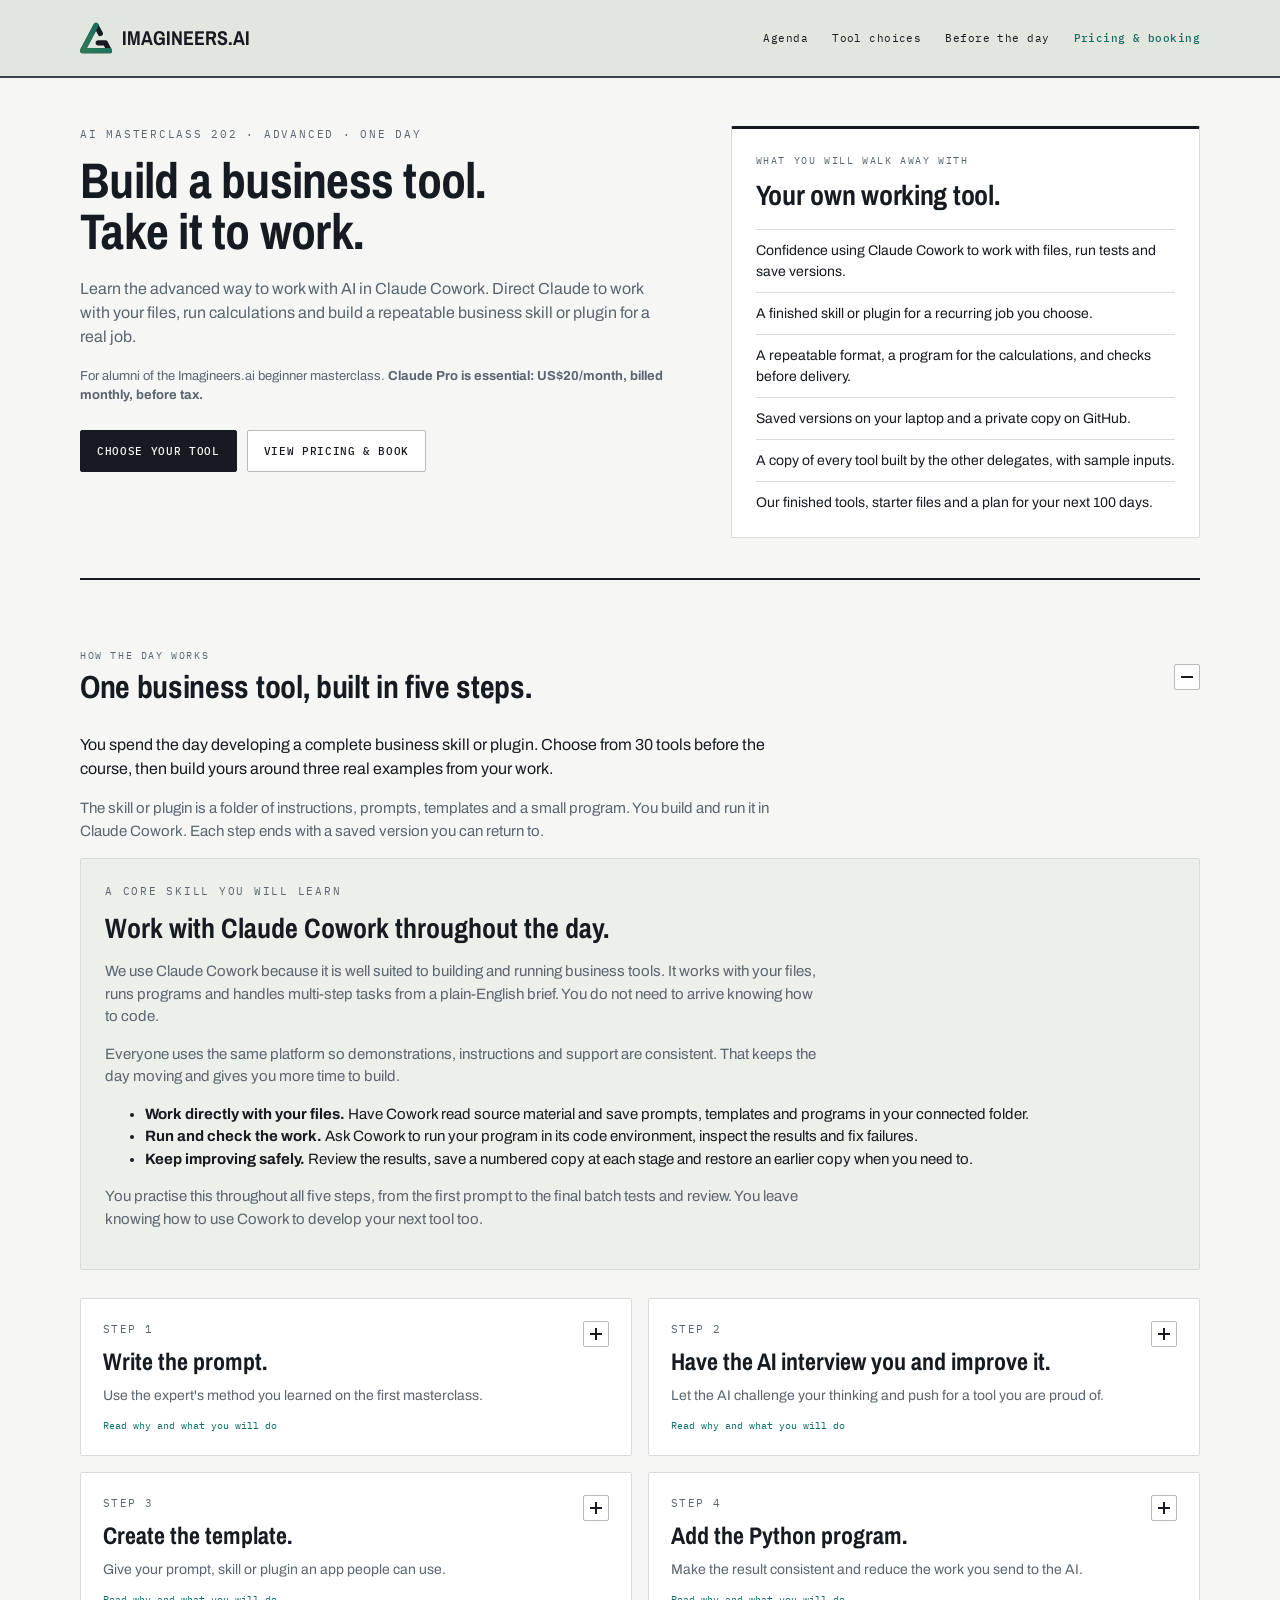
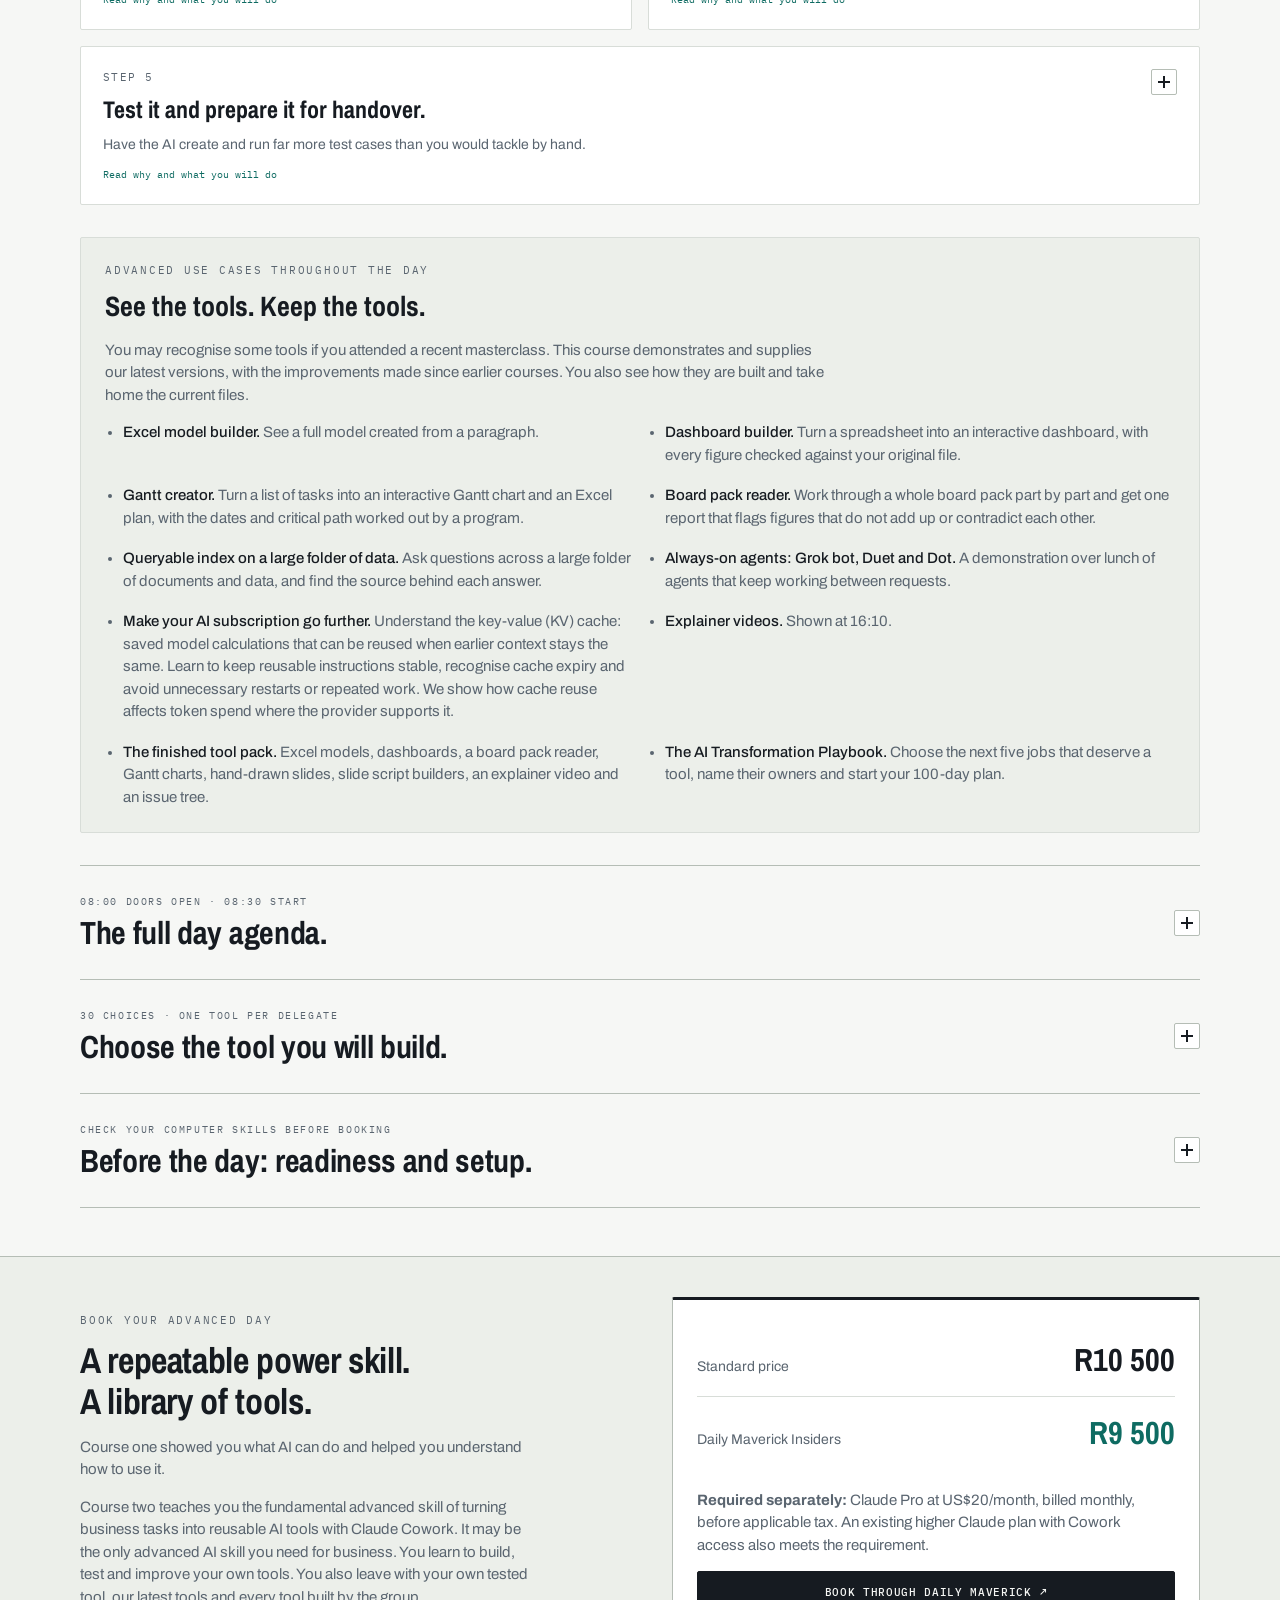
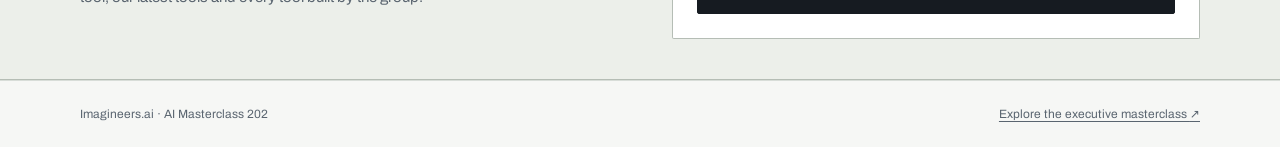
==== commit e0f41946: "..." ====
--- a/docs/index.html
+++ b/docs/index.html
@@ -175,9 +175,9 @@
             <p>You may recognise some tools if you attended a recent masterclass. This course demonstrates and supplies our latest versions, with the improvements made since earlier courses. You also see how they are built and take home the current files.</p>
             <ul class="demo-list">
               <li><strong>Excel model builder.</strong> See a full model created from a paragraph.</li>
-              <li><strong>Dashboard builder.</strong> Shown at 09:05.</li>
-              <li><strong>Gantt creator.</strong> Shown at 09:25.</li>
-              <li><strong>Board pack reader.</strong> Shown at 11:15.</li>
+              <li><strong>Dashboard builder.</strong> Turn a spreadsheet into an interactive dashboard, with every figure checked against your original file.</li>
+              <li><strong>Gantt creator.</strong> Turn a list of tasks into an interactive Gantt chart and an Excel plan, with the dates and critical path worked out by a program.</li>
+              <li><strong>Board pack reader.</strong> Work through a whole board pack part by part and get one report that flags figures that do not add up or contradict each other.</li>
               <li><strong>Queryable index on a large folder of data.</strong> Ask questions across a large folder of documents and data, and find the source behind each answer.</li>
               <li><strong>Always-on agents: Grok bot, Duet and Dot.</strong> A demonstration over lunch of agents that keep working between requests.</li>
               <li><strong>Make your AI subscription go further.</strong> Understand the key-value (KV) cache: saved model calculations that can be reused when earlier context stays the same. Learn to keep reusable instructions stable, recognise cache expiry and avoid unnecessary restarts or repeated work. We show how cache reuse affects token spend where the provider supports it.</li>
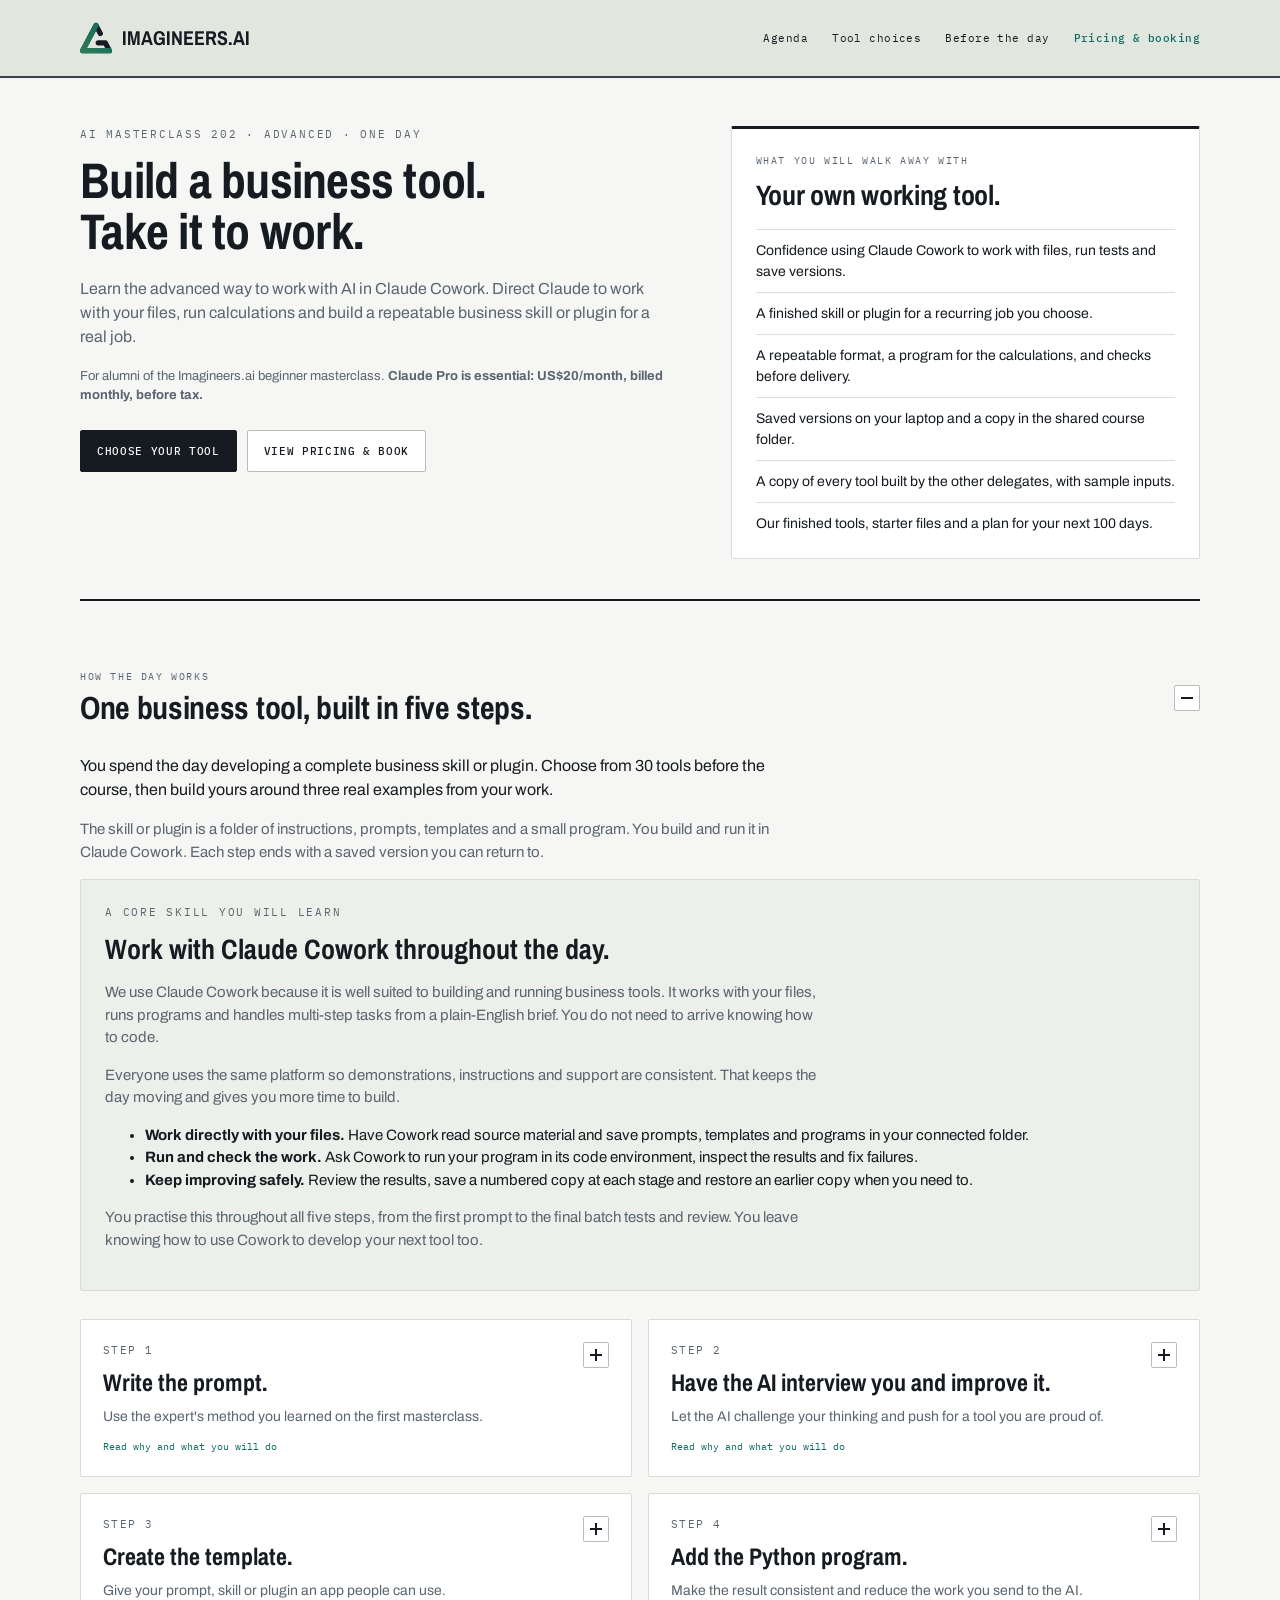
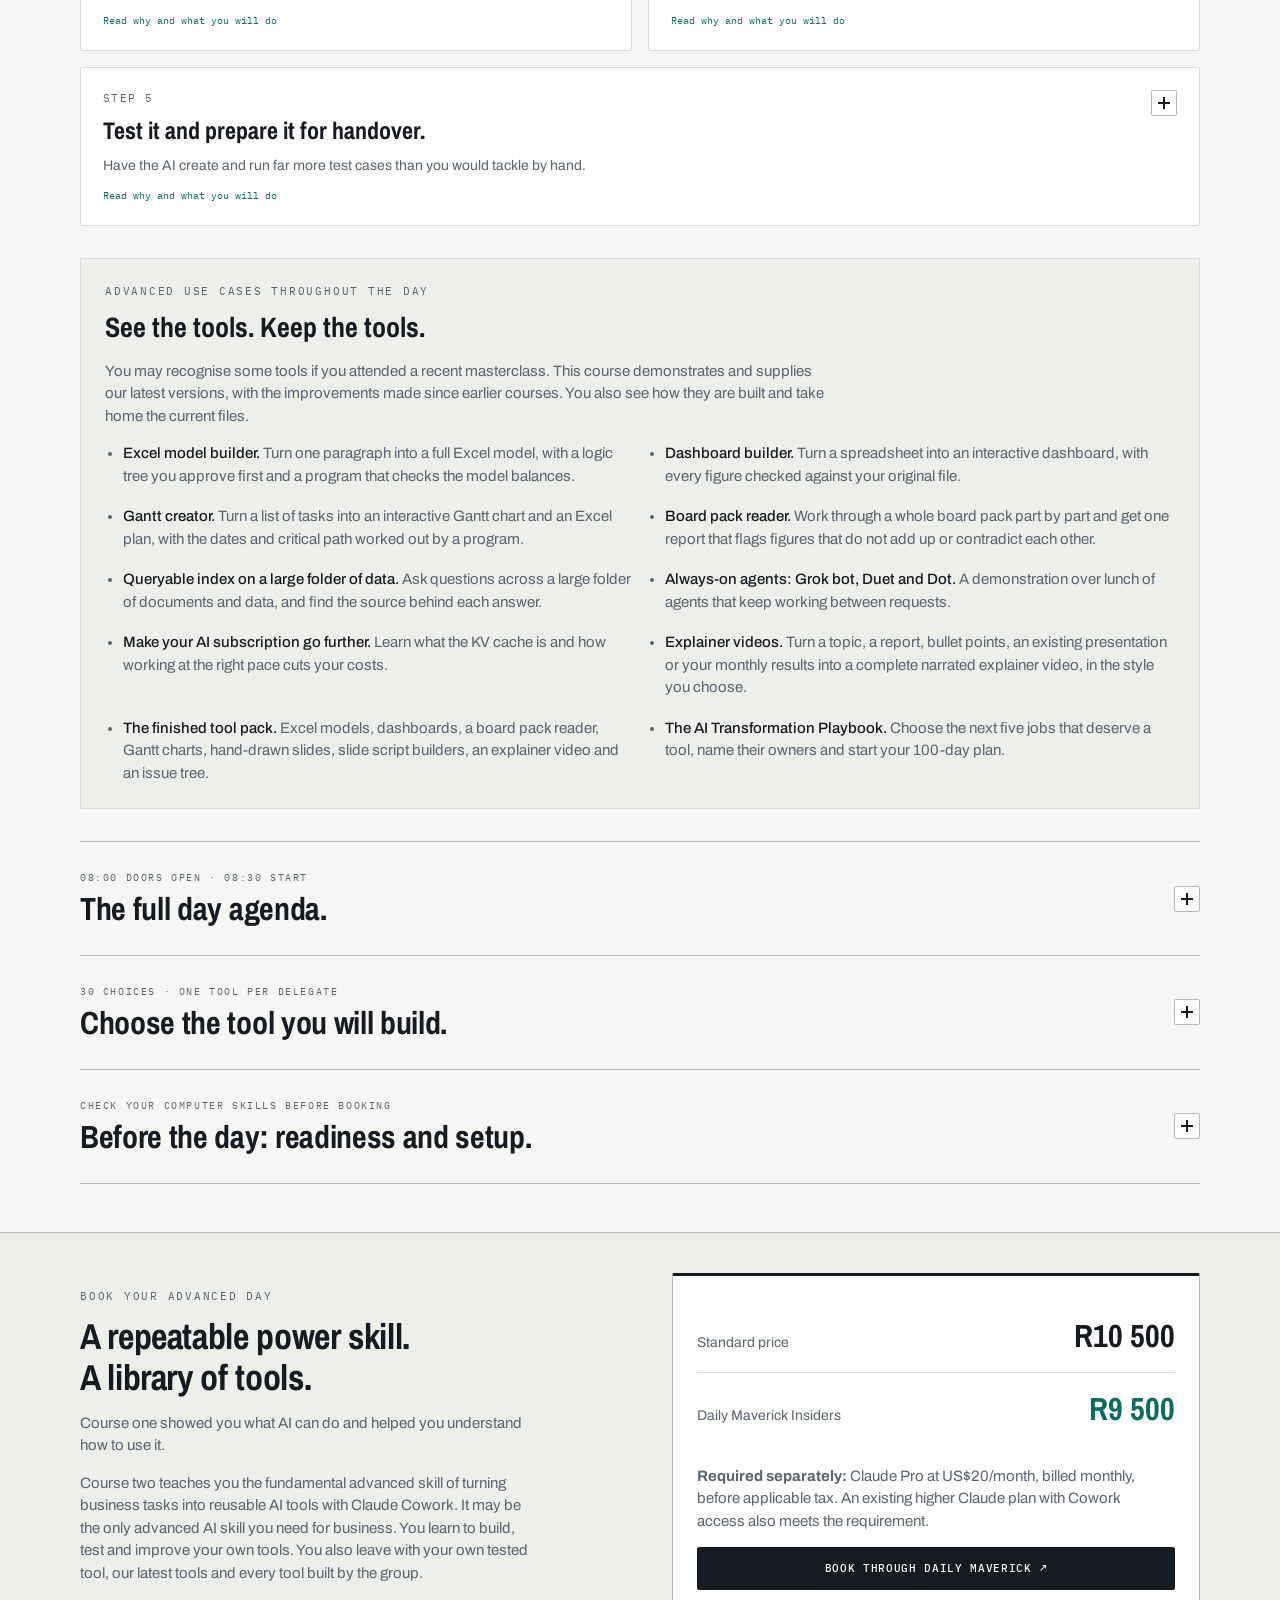
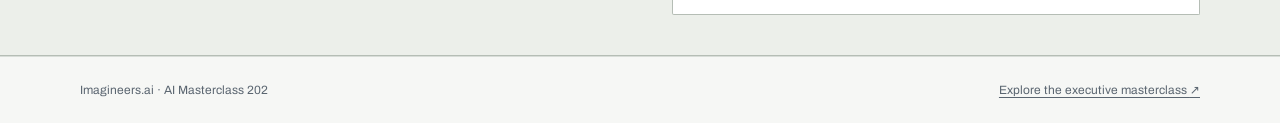
==== commit 97039703: "...no github" ====
--- a/docs/index.html
+++ b/docs/index.html
@@ -42,7 +42,7 @@
             <li>Confidence using Claude Cowork to work with files, run tests and save versions.</li>
             <li>A finished skill or plugin for a recurring job you choose.</li>
             <li>A repeatable format, a program for the calculations, and checks before delivery.</li>
-            <li>Saved versions on your laptop and a private copy on GitHub.</li>
+            <li>Saved versions on your laptop and a copy in the shared course folder.</li>
             <li>A copy of every tool built by the other delegates, with sample inputs.</li>
             <li>Our finished tools, starter files and a plan for your next 100 days.</li>
           </ul>
@@ -160,7 +160,7 @@
           <li>Ask the AI to generate ordinary cases, difficult cases and deliberately broken inputs. Set rules for the expected answers and verify a sample independently.</li>
           <li>Include missing information, contradictory figures, duplicates, ties, different layouts and values exactly at a rule's limit, as relevant to your tool.</li>
           <li>Have the AI write and run a batch test program. Compare actual and expected results, report failures and check source evidence. Confirm that unsupported inputs trigger a warning or stop. Save the cases and rerun the batch after fixes.</li>
-          <li>Start a separate Cowork review task to look for faults. Add start-here instructions and sample inputs, then let a neighbour run the tool without help. Fix what fails and save the finished version to GitHub.</li>
+          <li>Start a separate Cowork review task to look for faults. Add start-here instructions and sample inputs, then let a neighbour run the tool without help. Fix what fails and upload the finished version to the shared course folder.</li>
         </ol>
         <h4>For example</h4>
         <p>A contract test includes a leap day and a weekend deadline. A shortlist test includes a strong candidate missing a must-have. A quote check includes one altered word. A clean roster must report no rule breaks.</p>
@@ -174,14 +174,14 @@
             <h3>See the tools. Keep the tools.</h3>
             <p>You may recognise some tools if you attended a recent masterclass. This course demonstrates and supplies our latest versions, with the improvements made since earlier courses. You also see how they are built and take home the current files.</p>
             <ul class="demo-list">
-              <li><strong>Excel model builder.</strong> See a full model created from a paragraph.</li>
+              <li><strong>Excel model builder.</strong> Turn one paragraph into a full Excel model, with a logic tree you approve first and a program that checks the model balances.</li>
               <li><strong>Dashboard builder.</strong> Turn a spreadsheet into an interactive dashboard, with every figure checked against your original file.</li>
               <li><strong>Gantt creator.</strong> Turn a list of tasks into an interactive Gantt chart and an Excel plan, with the dates and critical path worked out by a program.</li>
               <li><strong>Board pack reader.</strong> Work through a whole board pack part by part and get one report that flags figures that do not add up or contradict each other.</li>
               <li><strong>Queryable index on a large folder of data.</strong> Ask questions across a large folder of documents and data, and find the source behind each answer.</li>
               <li><strong>Always-on agents: Grok bot, Duet and Dot.</strong> A demonstration over lunch of agents that keep working between requests.</li>
-              <li><strong>Make your AI subscription go further.</strong> Understand the key-value (KV) cache: saved model calculations that can be reused when earlier context stays the same. Learn to keep reusable instructions stable, recognise cache expiry and avoid unnecessary restarts or repeated work. We show how cache reuse affects token spend where the provider supports it.</li>
-              <li><strong>Explainer videos.</strong> Shown at 16:10.</li>
+              <li><strong>Make your AI subscription go further.</strong> Learn what the KV cache is and how working at the right pace cuts your costs.</li>
+              <li><strong>Explainer videos.</strong> Turn a topic, a report, bullet points, an existing presentation or your monthly results into a complete narrated explainer video, in the style you choose.</li>
               <li><strong>The finished tool pack.</strong> Excel models, dashboards, a board pack reader, Gantt charts, hand-drawn slides, slide script builders, an explainer video and an issue tree.</li>
               <li><strong>The AI Transformation Playbook.</strong> Choose the next five jobs that deserve a tool, name their owners and start your 100-day plan.</li>
             </ul>
@@ -221,7 +221,7 @@
 <tbody aria-labelledby="agenda-part-4"><tr class="agenda-group"><td aria-hidden="true"></td><th id="agenda-part-4" scope="rowgroup">From one tool to a company full of them</th></tr>
 <tr class="agenda-session"><th scope="row"><time>17:20</time></th><td>Your 100-day plan: the next five jobs that deserve a tool, and who will build them</td></tr>
 <tr class="agenda-session"><th scope="row"><time>17:45</time></th><td>Name the date your tool does its first real job</td></tr>
-<tr class="agenda-break"><th scope="row"><time>18:00</time></th><td><strong>Home, with a working tool on your laptop and a copy safe on GitHub</strong></td></tr>
+<tr class="agenda-break"><th scope="row"><time>18:00</time></th><td><strong>Home, with a working tool on your laptop and a copy in the shared course folder</strong></td></tr>
 <tr class="agenda-break"><th scope="row"><time>18:10</time></th><td><strong>Allow until 18:10 for final questions</strong></td></tr>
 </tbody>
 </table></div></div>
@@ -299,7 +299,7 @@
 <p>The subscription is separate from the course fee. An existing higher Claude plan with Cowork access also meets the requirement.</p>
 <h3>Prepare your course pack access and material</h3>
 <ul>
-<li>Create a free account at <a href="https://github.com/signup">github.com/signup</a>, or sign in to your existing account. Verify your email and send us your GitHub username so we can give you access to the private course pack. No Git command-line setup is required.</li>
+<li>We will email you a link to the course pack folder before the day. You do not need an account or sign-up to download it.</li>
 <li>Send your first and second choice from <a href="#tools">the tool list</a>. Earlier bookings get first priority. We will confirm your tool before the day.</li>
 <li>Bring three real input examples and, if you have one, a good finished output. Use material you are allowed to process with Claude, and remove confidential names.</li>
 <li>Bring your laptop and charger, with Claude updated and signed in to your paid account. We use Claude Cowork throughout the day.</li>
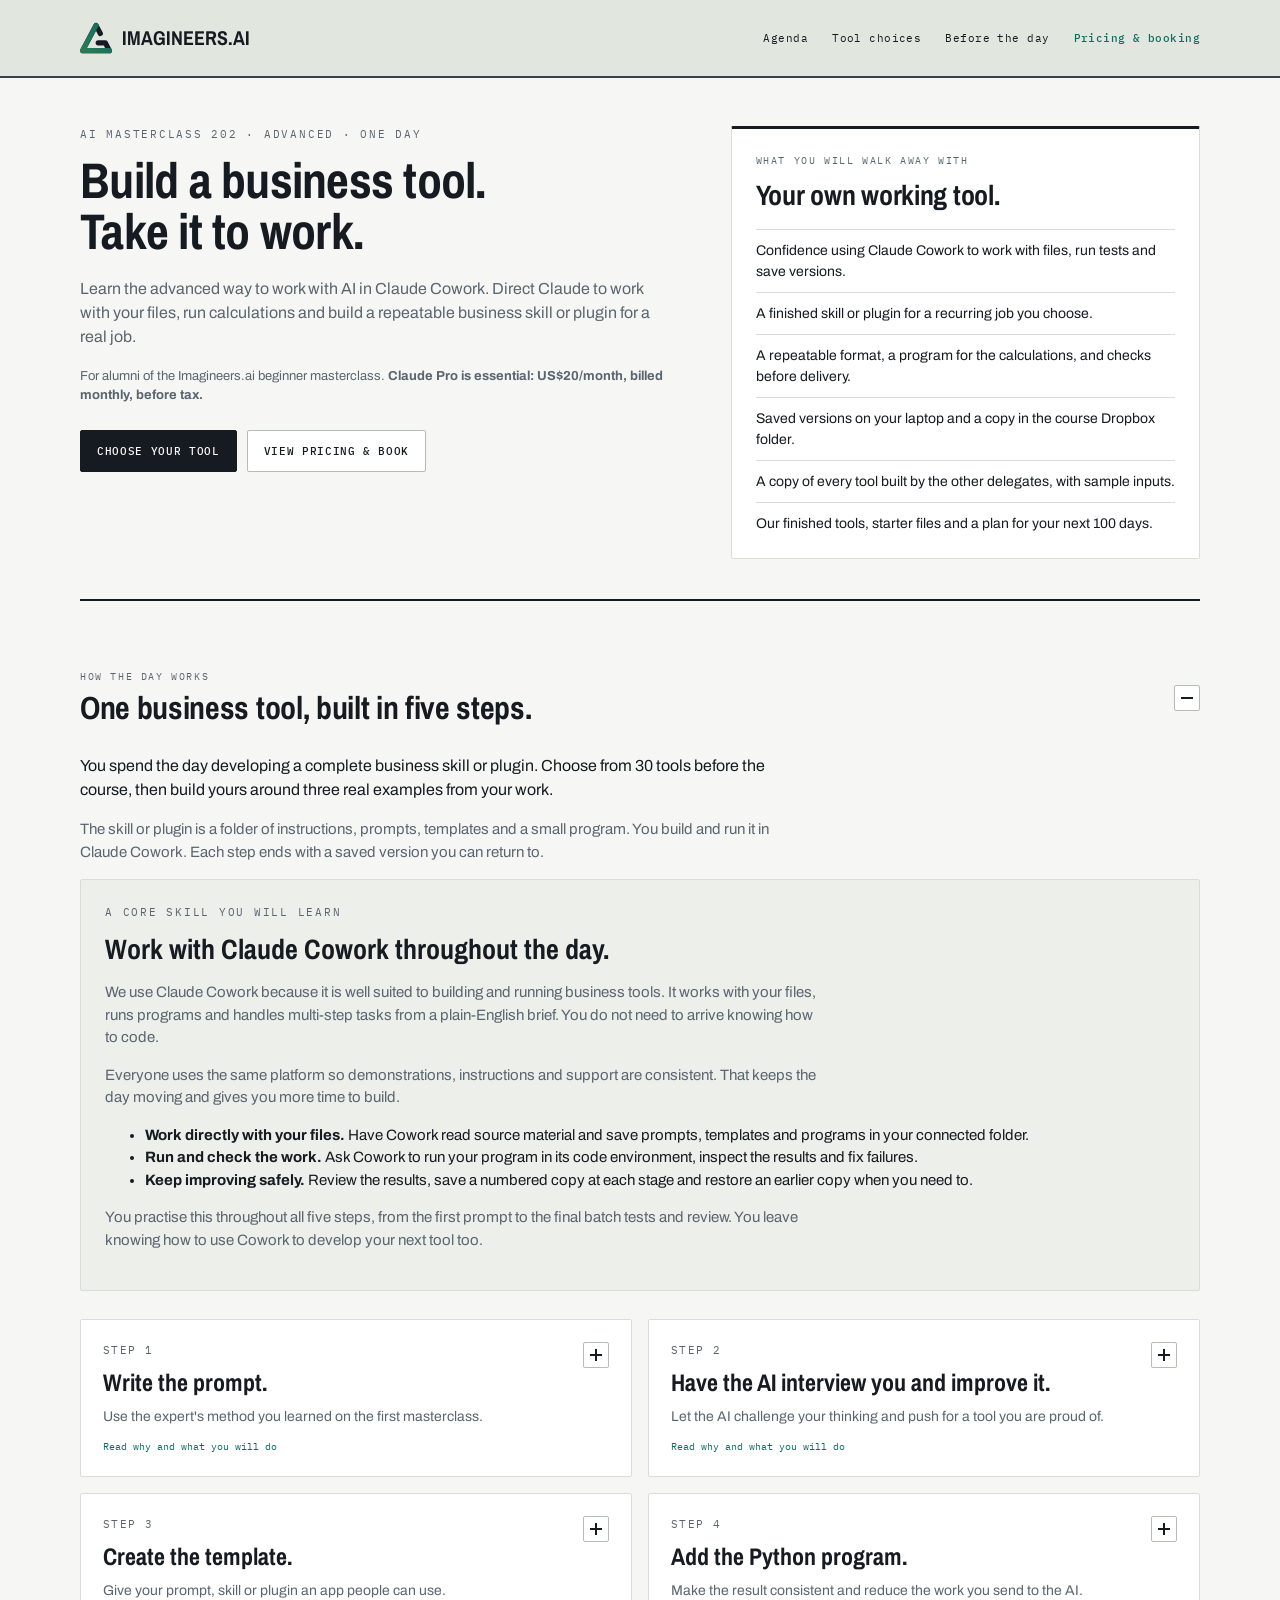
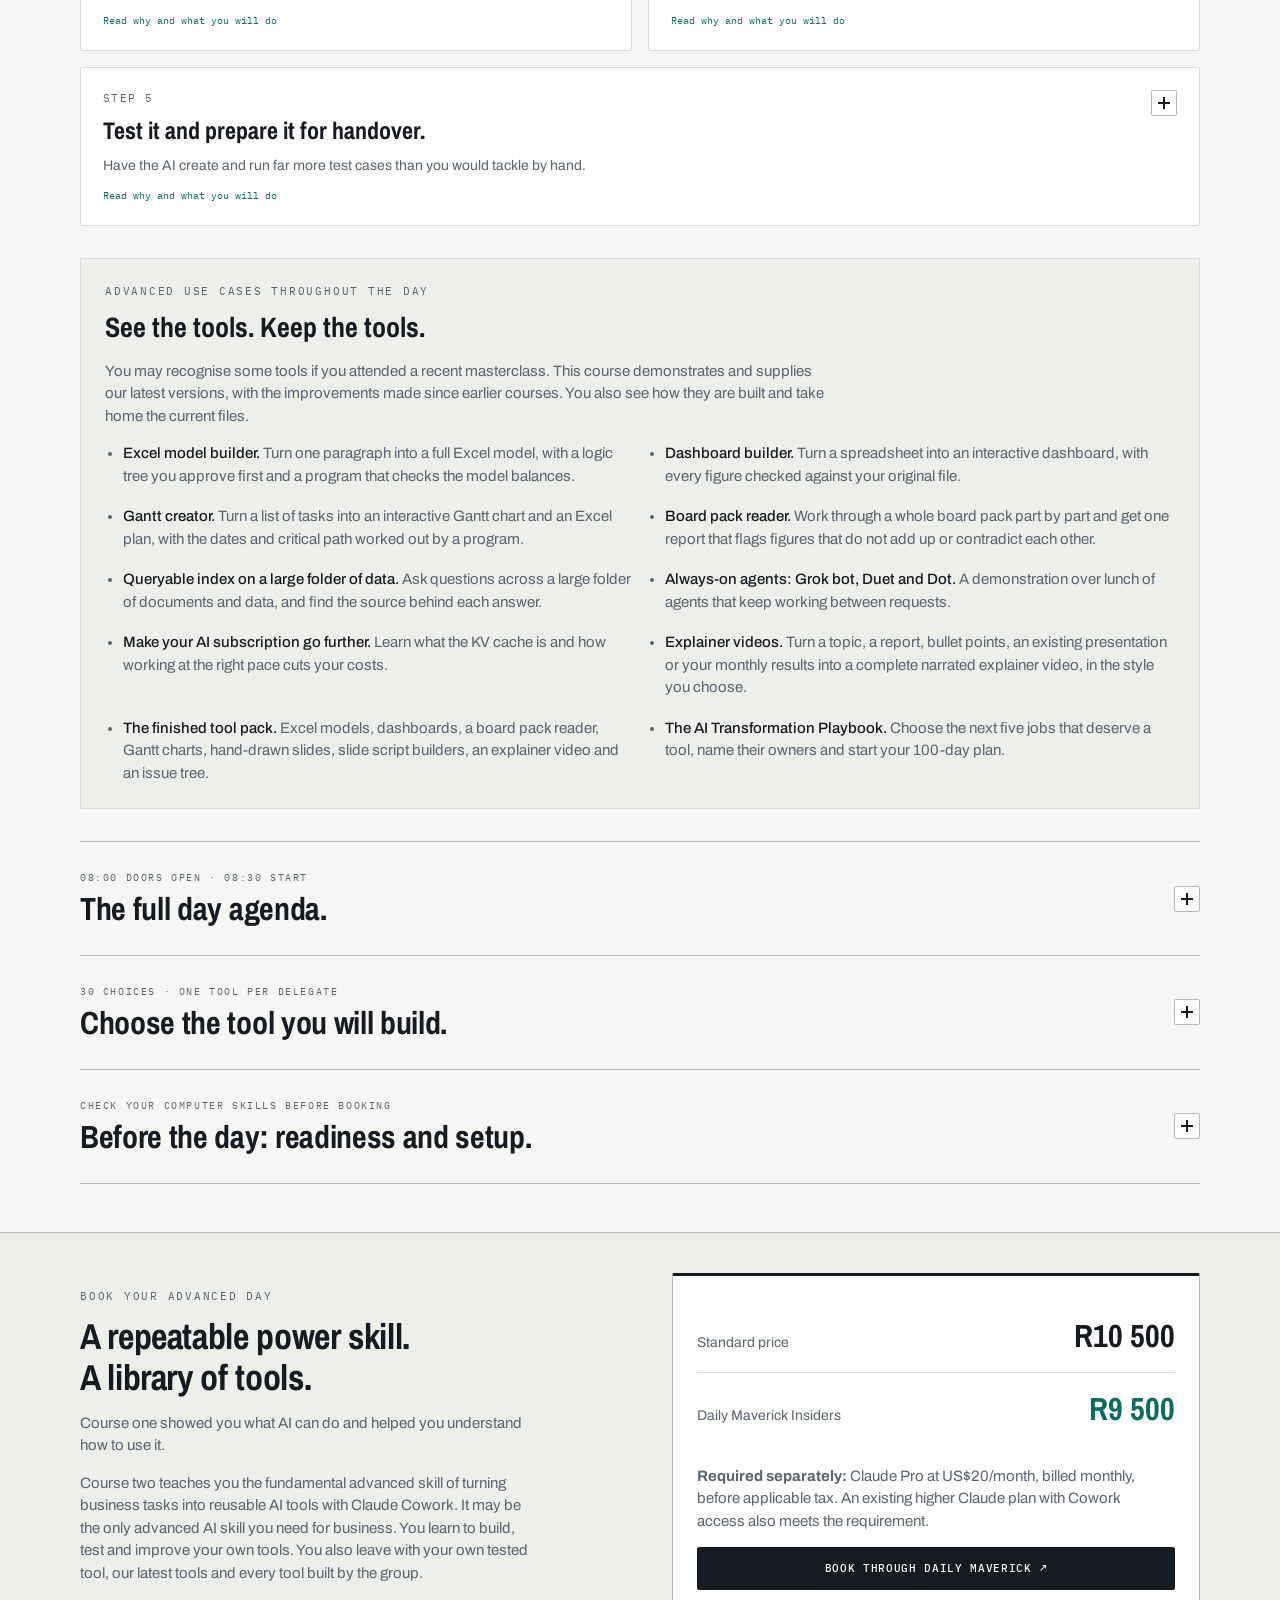
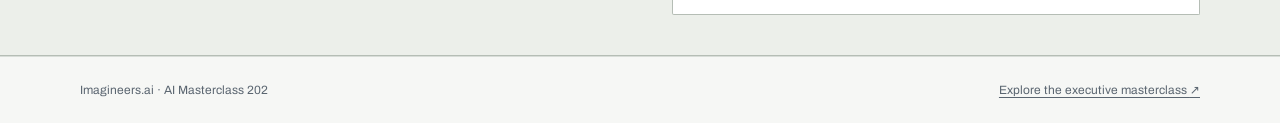
==== commit 91594fbe: "dropbox only" ====
--- a/docs/index.html
+++ b/docs/index.html
@@ -42,7 +42,7 @@
             <li>Confidence using Claude Cowork to work with files, run tests and save versions.</li>
             <li>A finished skill or plugin for a recurring job you choose.</li>
             <li>A repeatable format, a program for the calculations, and checks before delivery.</li>
-            <li>Saved versions on your laptop and a copy in the shared course folder.</li>
+            <li>Saved versions on your laptop and a copy in the course Dropbox folder.</li>
             <li>A copy of every tool built by the other delegates, with sample inputs.</li>
             <li>Our finished tools, starter files and a plan for your next 100 days.</li>
           </ul>
@@ -160,7 +160,7 @@
           <li>Ask the AI to generate ordinary cases, difficult cases and deliberately broken inputs. Set rules for the expected answers and verify a sample independently.</li>
           <li>Include missing information, contradictory figures, duplicates, ties, different layouts and values exactly at a rule's limit, as relevant to your tool.</li>
           <li>Have the AI write and run a batch test program. Compare actual and expected results, report failures and check source evidence. Confirm that unsupported inputs trigger a warning or stop. Save the cases and rerun the batch after fixes.</li>
-          <li>Start a separate Cowork review task to look for faults. Add start-here instructions and sample inputs, then let a neighbour run the tool without help. Fix what fails and upload the finished version to the shared course folder.</li>
+          <li>Start a separate Cowork review task to look for faults. Add start-here instructions and sample inputs, then let a neighbour run the tool without help. Fix what fails and upload the finished version to the course Dropbox folder.</li>
         </ol>
         <h4>For example</h4>
         <p>A contract test includes a leap day and a weekend deadline. A shortlist test includes a strong candidate missing a must-have. A quote check includes one altered word. A clean roster must report no rule breaks.</p>
@@ -221,7 +221,7 @@
 <tbody aria-labelledby="agenda-part-4"><tr class="agenda-group"><td aria-hidden="true"></td><th id="agenda-part-4" scope="rowgroup">From one tool to a company full of them</th></tr>
 <tr class="agenda-session"><th scope="row"><time>17:20</time></th><td>Your 100-day plan: the next five jobs that deserve a tool, and who will build them</td></tr>
 <tr class="agenda-session"><th scope="row"><time>17:45</time></th><td>Name the date your tool does its first real job</td></tr>
-<tr class="agenda-break"><th scope="row"><time>18:00</time></th><td><strong>Home, with a working tool on your laptop and a copy in the shared course folder</strong></td></tr>
+<tr class="agenda-break"><th scope="row"><time>18:00</time></th><td><strong>Home, with a working tool on your laptop and a copy in the course Dropbox folder</strong></td></tr>
 <tr class="agenda-break"><th scope="row"><time>18:10</time></th><td><strong>Allow until 18:10 for final questions</strong></td></tr>
 </tbody>
 </table></div></div>
@@ -299,7 +299,7 @@
 <p>The subscription is separate from the course fee. An existing higher Claude plan with Cowork access also meets the requirement.</p>
 <h3>Prepare your course pack access and material</h3>
 <ul>
-<li>We will email you a link to the course pack folder before the day. You do not need an account or sign-up to download it.</li>
+<li>We will email you a link to the course Dropbox folder before the day. You use it in your browser to download the course pack and upload your finished tool. You do not need a Dropbox account.</li>
 <li>Send your first and second choice from <a href="#tools">the tool list</a>. Earlier bookings get first priority. We will confirm your tool before the day.</li>
 <li>Bring three real input examples and, if you have one, a good finished output. Use material you are allowed to process with Claude, and remove confidential names.</li>
 <li>Bring your laptop and charger, with Claude updated and signed in to your paid account. We use Claude Cowork throughout the day.</li>
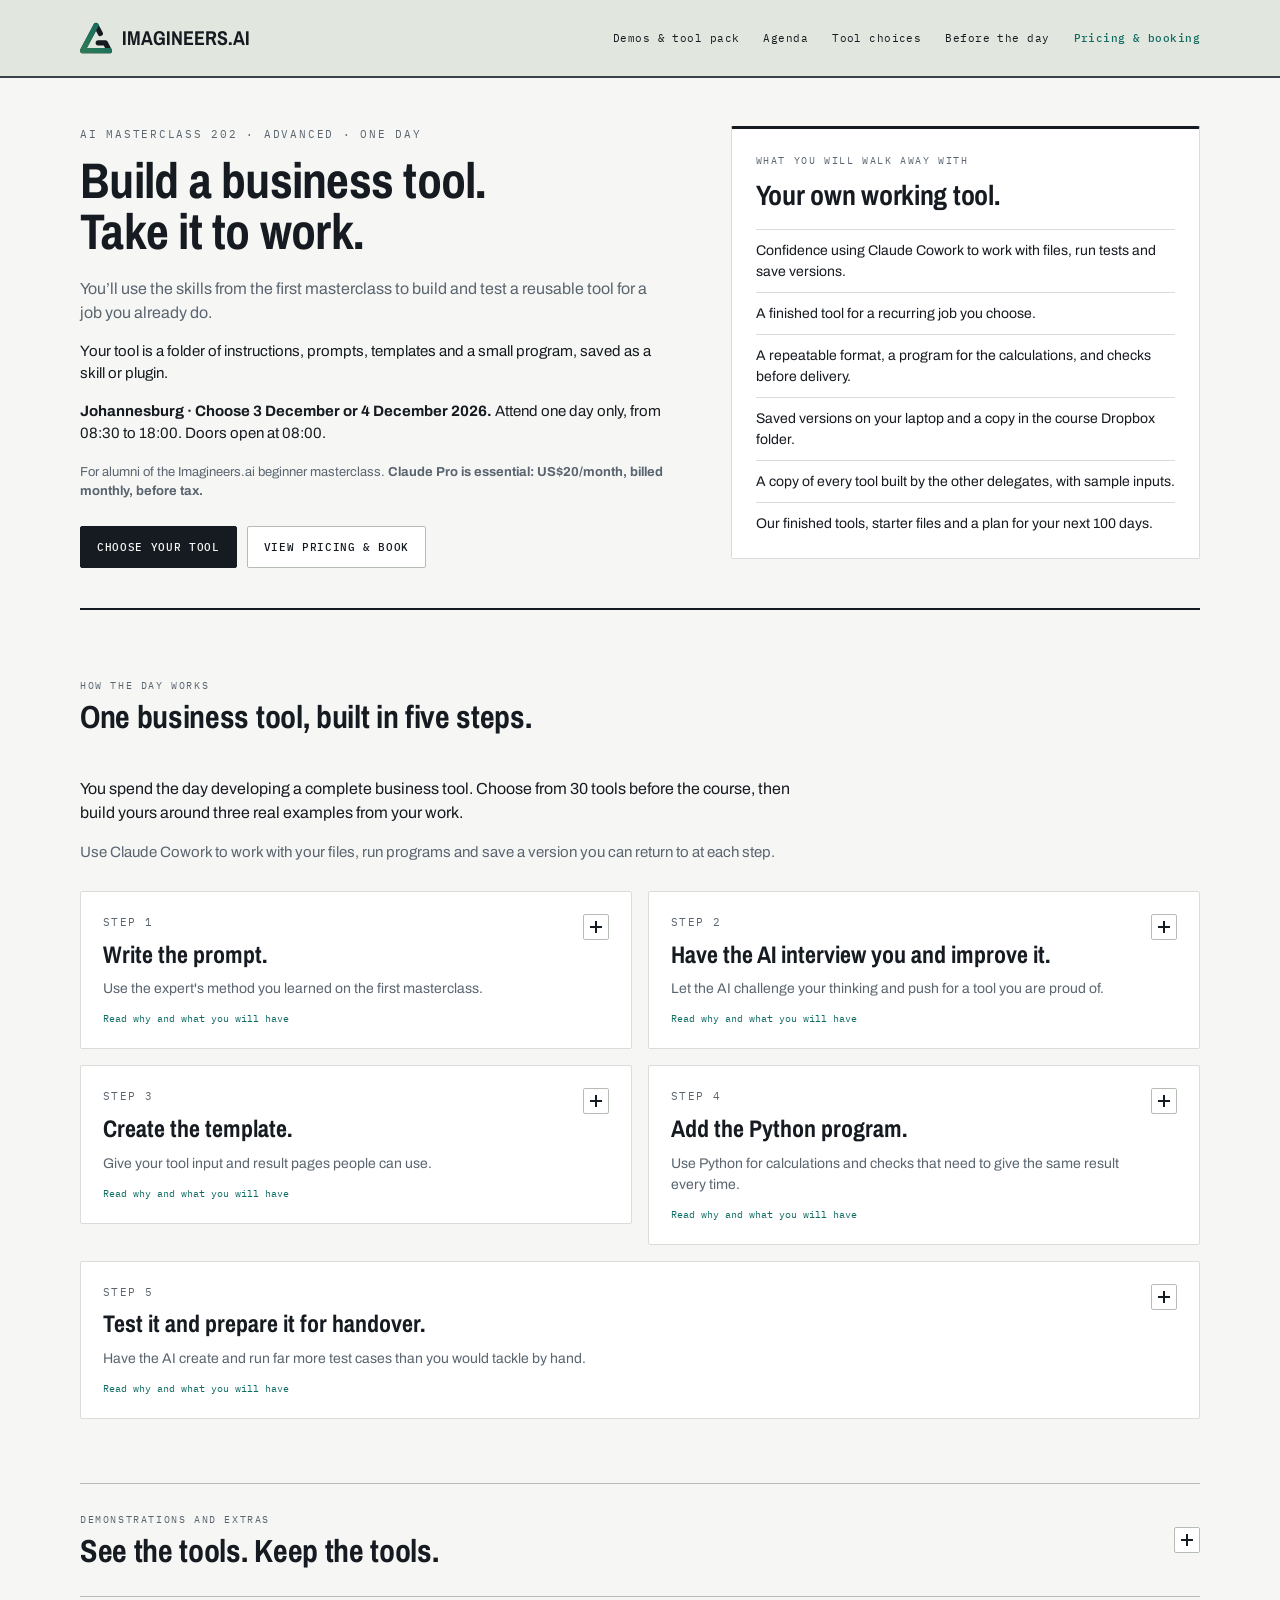
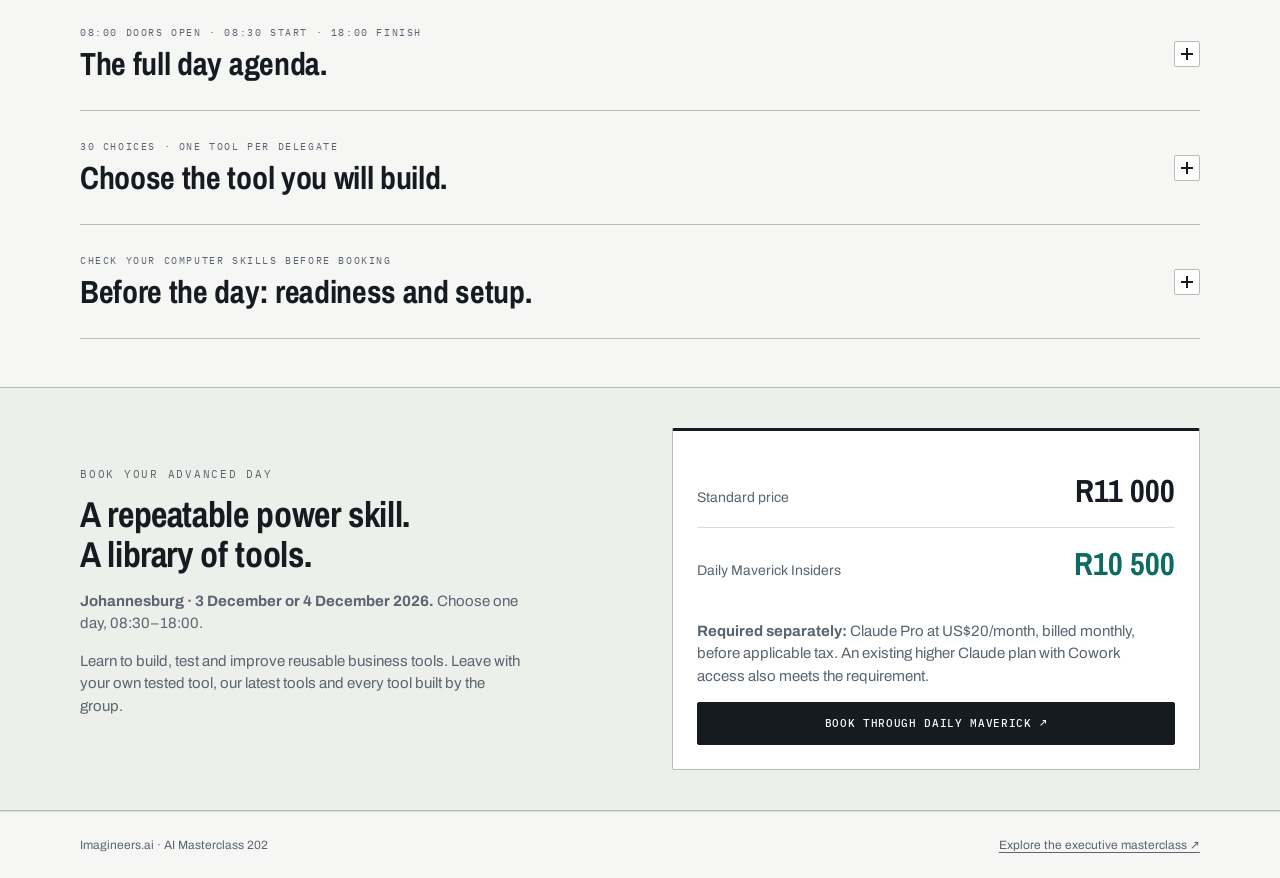
==== commit 60e949f7: "deglegate download pages" ====
--- a/docs/index.html
+++ b/docs/index.html
@@ -11,7 +11,7 @@
   <link rel="preconnect" href="https://fonts.gstatic.com" crossorigin>
   <link href="https://fonts.googleapis.com/css2?family=Archivo:wght@400;500;700&amp;family=Archivo+Narrow:wght@600;700&amp;family=IBM+Plex+Mono:wght@400;500&amp;display=swap" rel="stylesheet">
   <link rel="stylesheet" href="styles.css?v=5">
-  <script src="site.js?v=3" defer></script>
+  <script src="site.js?v=4" defer></script>
 </head>
 <body>
   <a class="skip-link" href="#main">Skip to content</a>
@@ -21,7 +21,7 @@
         <img src="assets/imagineers-logo.svg" alt="" width="32" height="32"><span>IMAGINEERS.AI</span>
       </a>
       <nav class="page-nav" aria-label="Course sections">
-        <a href="#agenda">Agenda</a><a href="#tools">Tool choices</a><a href="#prepare">Before the day</a><a class="nav-book" href="#pricing">Pricing &amp; booking</a>
+        <a href="#demos">Demos &amp; tool pack</a><a href="#agenda">Agenda</a><a href="#tools">Tool choices</a><a href="#prepare">Before the day</a><a class="nav-book" href="#pricing">Pricing &amp; booking</a>
       </nav>
     </div>
   </header>
@@ -31,7 +31,9 @@
         <div>
           <p class="label">AI Masterclass 202 · Advanced · One day</p>
           <h1 id="course-title">Build a business tool.<br><span>Take it to work.</span></h1>
-          <p class="intro">Learn the advanced way to work with AI in Claude Cowork. Direct Claude to work with your files, run calculations and build a repeatable business skill or plugin for a real job.</p>
+          <p class="intro">You’ll use the skills from the first masterclass to build and test a reusable tool for a job you already do.</p>
+          <p>Your tool is a folder of instructions, prompts, templates and a small program, saved as a skill or plugin.</p>
+          <p><strong>Johannesburg · Choose 3 December or 4 December 2026.</strong> Attend one day only, from 08:30 to 18:00. Doors open at 08:00.</p>
           <p class="audience">For alumni of the Imagineers.ai beginner masterclass. <strong>Claude Pro is essential: US$20/month, billed monthly, before tax.</strong></p>
           <div class="hero-actions"><a class="button primary" href="#tools">Choose your tool</a><a class="button secondary" href="#pricing">View pricing &amp; book</a></div>
         </div>
@@ -40,7 +42,7 @@
           <h2 id="takeaway-title">Your own working tool.</h2>
           <ul class="takeaway-list">
             <li>Confidence using Claude Cowork to work with files, run tests and save versions.</li>
-            <li>A finished skill or plugin for a recurring job you choose.</li>
+            <li>A finished tool for a recurring job you choose.</li>
             <li>A repeatable format, a program for the calculations, and checks before delivery.</li>
             <li>Saved versions on your laptop and a copy in the course Dropbox folder.</li>
             <li>A copy of every tool built by the other delegates, with sample inputs.</li>
@@ -50,136 +52,82 @@
       </div>
     </section>
     <div class="container course-content">
-      <details class="course-section" id="design" open>
-        <summary><span class="section-heading"><span class="label">How the day works</span><span class="section-title" role="heading" aria-level="2">One business tool, built in five steps.</span></span><span class="toggle-icon" aria-hidden="true"></span></summary>
+      <section class="course-section" id="design" aria-labelledby="design-title">
+        <div class="section-heading overview-heading"><span class="label">How the day works</span><h2 class="section-title" id="design-title">One business tool, built in five steps.</h2></div>
         <div class="section-body">
-          <p class="section-intro">You spend the day developing a complete business skill or plugin. Choose from 30 tools before the course, then build yours around three real examples from your work.</p>
-          <p>The skill or plugin is a folder of instructions, prompts, templates and a small program. You build and run it in Claude Cowork. Each step ends with a saved version you can return to.</p>
+          <p class="section-intro">You spend the day developing a complete business tool. Choose from 30 tools before the course, then build yours around three real examples from your work.</p>
+          <p>Use Claude Cowork to work with your files, run programs and save a version you can return to at each step.</p>
+          <ol class="build-steps">
+<li><details class="build-step" id="step-1" name="build-steps">
+      <summary><span class="step-heading"><span class="step-number">Step 1</span><span class="step-title" role="heading" aria-level="3">Write the prompt.</span><span class="step-intro">Use the expert's method you learned on the first masterclass.</span><span class="step-cue">Read why and what you will have</span></span><span class="toggle-icon" aria-hidden="true"></span></summary>
+      <div class="step-body">
+        <h4>Why this matters</h4>
+        <p>Your first masterclass taught you to give the AI an expert’s method. Here you turn that method into reusable instructions for a real job. The prompt must check the facts and apply your criteria before it recommends an answer.</p>
+        <h4>What you will do</h4>
+        <p>Define the inputs, write the method and try your prompt on three real examples.</p>
+        <h4>What you will have</h4>
+        <p>A first prompt that describes a repeatable working method, plus saved outputs that show where it still makes mistakes.</p>
+      </div>
+    </details></li>
+<li><details class="build-step" id="step-2" name="build-steps">
+      <summary><span class="step-heading"><span class="step-number">Step 2</span><span class="step-title" role="heading" aria-level="3">Have the AI interview you and improve it.</span><span class="step-intro">Let the AI challenge your thinking and push for a tool you are proud of.</span><span class="step-cue">Read why and what you will have</span></span><span class="toggle-icon" aria-hidden="true"></span></summary>
+      <div class="step-body">
+        <h4>Why this matters</h4>
+        <p>Your first prompt will leave some of your knowledge unsaid. The AI interviews you about missing facts, exceptions and business rules. It challenges vague answers and suggests useful functions; you decide what the tool must do.</p>
+        <h4>What you will do</h4>
+        <p>Use your trial results and the AI’s questions to agree the rules and improve the prompt.</p>
+        <h4>What you will have</h4>
+        <p>An improved prompt with explicit business rules, agreed functions, evidence requirements and clear instructions for cases it cannot answer.</p>
+      </div>
+    </details></li>
+<li><details class="build-step" id="step-3" name="build-steps">
+      <summary><span class="step-heading"><span class="step-number">Step 3</span><span class="step-title" role="heading" aria-level="3">Create the template.</span><span class="step-intro">Give your tool input and result pages people can use.</span><span class="step-cue">Read why and what you will have</span></span><span class="toggle-icon" aria-hidden="true"></span></summary>
+      <div class="step-body">
+        <h4>Why this matters</h4>
+        <p>Consistent input and result pages make your tool easier for someone else to use. Required fields prevent missing information. A predictable layout keeps the decision, reasons, evidence and warnings easy to find.</p>
+        <h4>What you will do</h4>
+        <p>Build reusable input and result pages, then practise recovering a saved version.</p>
+        <h4>What you will have</h4>
+        <p>Reusable input and result pages that make the tool easier to run, read and check, plus a saved version you can recover.</p>
+      </div>
+    </details></li>
+<li><details class="build-step" id="step-4" name="build-steps">
+      <summary><span class="step-heading"><span class="step-number">Step 4</span><span class="step-title" role="heading" aria-level="3">Add the Python program.</span><span class="step-intro">Use Python for calculations and checks that need to give the same result every time.</span><span class="step-cue">Read why and what you will have</span></span><span class="toggle-icon" aria-hidden="true"></span></summary>
+      <div class="step-body">
+        <h4>Why this matters</h4>
+        <p>Generated arithmetic can be wrong even when it looks convincing. Totals, dates, scoring rules, word limits and exact quotes need repeatable calculations and checks. Python runs those rules consistently and reduces repeated AI calls. Code can contain mistakes too, so you check it against known answers.</p>
+        <h4>What you will do</h4>
+        <p>Have the AI write the program and compare its results with three answers you have checked independently.</p>
+        <h4>What you will have</h4>
+        <p>A program that performs calculations and exact checks, reports failures and uses results you have compared against known answers.</p>
+      </div>
+    </details></li>
+<li><details class="build-step" id="step-5" name="build-steps">
+      <summary><span class="step-heading"><span class="step-number">Step 5</span><span class="step-title" role="heading" aria-level="3">Test it and prepare it for handover.</span><span class="step-intro">Have the AI create and run far more test cases than you would tackle by hand.</span><span class="step-cue">Read why and what you will have</span></span><span class="toggle-icon" aria-hidden="true"></span></summary>
+      <div class="step-body">
+        <h4>Why this matters</h4>
+        <p>One successful example does not show that a tool works reliably. Asking an AI whether its work looks right is not enough. Tests need expected answers you can check independently. Another person must also be able to use the tool without your help.</p>
+        <h4>What you will do</h4>
+        <p>Run batches of normal and difficult cases, review failures and let a neighbour try the tool.</p>
+        <h4>What you will have</h4>
+        <p>A tested tool with checked examples, clear limits and instructions another person has tried. Share it with the group using sample inputs.</p>
+      </div>
+    </details></li>
+</ol>
+        </div>
+      </section>
+      <details class="course-section" id="demos">
+        <summary><span class="section-heading"><span class="label">Demonstrations and extras</span><span class="section-title" role="heading" aria-level="2">See the tools. Keep the tools.</span></span><span class="toggle-icon" aria-hidden="true"></span></summary>
+        <div class="section-body">
           <div class="demo-content">
-            <p class="label">A core skill you will learn</p>
-            <h3>Work with Claude Cowork throughout the day.</h3>
-            <p>We use Claude Cowork because it is well suited to building and running business tools. It works with your files, runs programs and handles multi-step tasks from a plain-English brief. You do not need to arrive knowing how to code.</p>
-            <p>Everyone uses the same platform so demonstrations, instructions and support are consistent. That keeps the day moving and gives you more time to build.</p>
-            <ul>
-              <li><strong>Work directly with your files.</strong> Have Cowork read source material and save prompts, templates and programs in your connected folder.</li>
-              <li><strong>Run and check the work.</strong> Ask Cowork to run your program in its code environment, inspect the results and fix failures.</li>
-              <li><strong>Keep improving safely.</strong> Review the results, save a numbered copy at each stage and restore an earlier copy when you need to.</li>
-            </ul>
-            <p>You practise this throughout all five steps, from the first prompt to the final batch tests and review. You leave knowing how to use Cowork to develop your next tool too.</p>
-          </div>
-          <ol class="build-steps">
-<li><details class="build-step" id="step-1">
-      <summary><span class="step-heading"><span class="step-number">Step 1</span><span class="step-title" role="heading" aria-level="3">Write the prompt.</span><span class="step-intro">Use the expert's method you learned on the first masterclass.</span><span class="step-cue">Read why and what you will do</span></span><span class="toggle-icon" aria-hidden="true"></span></summary>
-      <div class="step-body">
-        <h4>Why this matters</h4>
-        <p>On the first masterclass, you learned to give the AI an expert's method, rather than only asking for an answer. Here you turn that method into instructions inside a reusable tool. You are building on a skill you already know.</p>
-        <p>A useful business tool needs more than a request for a good answer. It needs the steps an experienced person would follow. If you ask for a recommendation before checking the facts, the AI may produce a convincing answer with no sound basis.</p>
-        <p>The method changes with the job. A comparison needs the same facts from each supplier. A shortlist needs must-have requirements checked before scoring. A procedure needs its steps put in order before anyone writes the checklist.</p>
-        <h4>What you will do</h4>
-        <ol>
-          <li>Define what goes in, who will use the result and what decision or task it must support.</li>
-          <li>Write the method as a sequence: read the material, extract the relevant facts, apply the criteria, then produce the result.</li>
-          <li>State what must be supported by evidence. Require a page, clause or quoted passage where appropriate. Tell the AI to flag missing facts and assumptions.</li>
-          <li>Run the prompt twice on the same input and compare the answers. Save version one. Before coffee, start a trial on three real inputs.</li>
-        </ol>
-        <h4>For example</h4>
-        <p>A board paper first extracts the facts, then states the decision sought, compares the options and writes the recommendation. An evidence brief collects source passages before making claims.</p>
-        <h4>What you will have</h4>
-        <p>A first prompt that describes a repeatable working method, plus saved outputs that show where it still makes mistakes.</p>
-      </div>
-    </details></li>
-<li><details class="build-step" id="step-2">
-      <summary><span class="step-heading"><span class="step-number">Step 2</span><span class="step-title" role="heading" aria-level="3">Have the AI interview you and improve it.</span><span class="step-intro">Let the AI challenge your thinking and push for a tool you are proud of.</span><span class="step-cue">Read why and what you will do</span></span><span class="toggle-icon" aria-hidden="true"></span></summary>
-      <div class="step-body">
-        <h4>Why this matters</h4>
-        <p>You know things about the job that your first prompt will leave unsaid. What counts as a serious change? Which requirement rules an option out? What must happen when information is missing?</p>
-        <p>These answers determine how the tool should work. The interview also uncovers useful functions you may not have requested, such as showing what would change a decision. The AI asks questions; you decide the business rules.</p>
-        <p>Ask the AI to stretch you. It should challenge vague answers, suggest functions you had not considered and push beyond your first idea. You learn to use it as a demanding design partner, working towards a tool you would be proud to put in your team's hands.</p>
-        <h4>What you will do</h4>
-        <ol>
-          <li>Review the results from three real inputs. Ask the AI to explain its failures, challenge your assumptions and interview you about what would make the tool excellent.</li>
-          <li>Define thresholds, weights, units, dates and terms. Specify the audience, required evidence and conditions that remove an option from consideration.</li>
-          <li>Decide how the tool handles exceptions, ambiguity and missing material. Set the limits of its use and when it must ask for help.</li>
-          <li>Add the useful functions the interview identifies. Rewrite the prompt, add a delivery checklist, rerun your examples and save version two.</li>
-        </ol>
-        <h4>For example</h4>
-        <p>A management accounts tool asks whether a change must exceed a rand amount, a percentage or both. A decision tool asks which criteria overlap. A contract tool asks whether deadlines use calendar or business days.</p>
-        <h4>What you will have</h4>
-        <p>An improved prompt with explicit business rules, agreed functions, evidence requirements and clear instructions for cases it cannot answer.</p>
-      </div>
-    </details></li>
-<li><details class="build-step" id="step-3">
-      <summary><span class="step-heading"><span class="step-number">Step 3</span><span class="step-title" role="heading" aria-level="3">Create the template.</span><span class="step-intro">Give your prompt, skill or plugin an app people can use.</span><span class="step-cue">Read why and what you will do</span></span><span class="toggle-icon" aria-hidden="true"></span></summary>
-      <div class="step-body">
-        <h4>Why this matters</h4>
-        <p>A tool needs a consistent way to collect its inputs as well as a consistent result. If a colleague forgets the weights, start date or rate card, even a good method cannot produce the right answer.</p>
-        <p>The result must also make the important information easy to find. A verdict, the reasons behind it and any missing evidence should appear in predictable places. The right format may be a table, chart, timeline, diagram or printable document.</p>
-        <p>The input and result pages give your prompt, skill or plugin the interface of an app. Someone can supply the information and read the result without rebuilding your prompt. The pages provide the interface; your instructions and program provide the working method.</p>
-        <h4>What you will do</h4>
-        <ol>
-          <li>Ask the AI to build an input page and a result page in HTML, the file format your browser displays.</li>
-          <li>Give the input page clear fields for the documents, notes and settings your tool needs. Label required information and explain what each field means.</li>
-          <li>Fix the result's headings, tables and places for evidence. Make missing information and warnings visible. Include print, download or interactive features where the chosen tool needs them.</li>
-          <li>Tell the AI to fill these templates consistently. Save the version, deliberately damage it and practise restoring the earlier one.</li>
-        </ol>
-        <h4>For example</h4>
-        <p>A supplier comparison collects the same facts for each quote and shows them side by side. A board paper puts the decision sought first. A case timeline keeps the source beside each event.</p>
-        <h4>What you will have</h4>
-        <p>Reusable input and result pages that make the tool easier to run, read and check, plus a saved version you can recover.</p>
-      </div>
-    </details></li>
-<li><details class="build-step" id="step-4">
-      <summary><span class="step-heading"><span class="step-number">Step 4</span><span class="step-title" role="heading" aria-level="3">Add the Python program.</span><span class="step-intro">Make the result consistent and reduce the work you send to the AI.</span><span class="step-cue">Read why and what you will do</span></span><span class="toggle-icon" aria-hidden="true"></span></summary>
-      <div class="step-body">
-        <h4>Why this matters</h4>
-        <p>A large language model (LLM) generates text from patterns learned during training. A convincing number does not prove a calculation was run. Models can solve maths and use calculators, but generated arithmetic can still be wrong. A board deck or budget needs figures that were calculated and checked.</p>
-        <p>The same principle applies beyond money. Word limits, contract dates, duplicate records, scoring rules and exact quotes all need repeatable checks. Keep interpretation and drafting with the AI. Put precise calculations and rules into a program that follows the same instructions every run.</p>
-        <p>That also reduces token use. Once written, the program can calculate, sort and check in Cowork’s code environment without another LLM call for each operation. The same input and rules give the same calculated result. You use the AI where judgement is needed and make the final product much more consistent.</p>
-        <h4>What you will do</h4>
-        <ol>
-          <li>Identify everything your tool must calculate or check exactly. Ask the AI to write a small Python program for those jobs, replacing repeated model calls where possible.</li>
-          <li>Make the program check the input and the result: required fields, valid dates, totals, limits and contradictions. Define when it must stop and name a problem.</li>
-          <li>Have the AI use the program's results in its output. Check that figures in the commentary agree with the tables and that the evidence can be traced.</li>
-          <li>Work out three results by hand and compare them with the program. Code can contain mistakes too, and a correct formula cannot repair a misread input.</li>
-        </ol>
-        <h4>For example</h4>
-        <p>A funding application counts words and reconciles its budget. A timesheet catches overlapping hours. An evidence brief checks quotes against source text. A confidentiality checker applies the agreed verdict rules. Finding a quote verifies its wording, not whether its claim is true.</p>
-        <h4>What you will have</h4>
-        <p>A program that performs the exact work and reports failed checks, with results you have compared against known answers. Repeatable work runs as code, reducing unnecessary model calls and making the output more consistent.</p>
-      </div>
-    </details></li>
-<li><details class="build-step" id="step-5">
-      <summary><span class="step-heading"><span class="step-number">Step 5</span><span class="step-title" role="heading" aria-level="3">Test it and prepare it for handover.</span><span class="step-intro">Have the AI create and run far more test cases than you would tackle by hand.</span><span class="step-cue">Read why and what you will do</span></span><span class="toggle-icon" aria-hidden="true"></span></summary>
-      <div class="step-body">
-        <h4>Why this matters</h4>
-        <p>A polished page and one successful example do not establish that the tool works. It may fail on a missing value, a different file layout or a case just outside a rule. It must also handle a clean input without inventing problems.</p>
-        <p>Asking an AI whether its work looks right is not enough. Each test needs an expected answer you can check independently. Another person must also be able to use the tool without relying on instructions that exist only in your head.</p>
-        <p>You do not have to invent and run every case yourself. Teach the AI to generate synthetic test inputs, vary them systematically and run them in large batches. It can explore combinations you would rarely have time to try by hand. You check how the expected answers were established and review the failures.</p>
-        <h4>What you will do</h4>
-        <ol>
-          <li>Ask the AI to generate ordinary cases, difficult cases and deliberately broken inputs. Set rules for the expected answers and verify a sample independently.</li>
-          <li>Include missing information, contradictory figures, duplicates, ties, different layouts and values exactly at a rule's limit, as relevant to your tool.</li>
-          <li>Have the AI write and run a batch test program. Compare actual and expected results, report failures and check source evidence. Confirm that unsupported inputs trigger a warning or stop. Save the cases and rerun the batch after fixes.</li>
-          <li>Start a separate Cowork review task to look for faults. Add start-here instructions and sample inputs, then let a neighbour run the tool without help. Fix what fails and upload the finished version to the course Dropbox folder.</li>
-        </ol>
-        <h4>For example</h4>
-        <p>A contract test includes a leap day and a weekend deadline. A shortlist test includes a strong candidate missing a must-have. A quote check includes one altered word. A clean roster must report no rule breaks.</p>
-        <h4>What you will have</h4>
-        <p>A tool with a repeatable batch of tests, checked examples, clear limits and instructions another person has tried. At 17:00, share it with the group using sample inputs.</p>
-      </div>
-    </details></li>
-</ol>
-          <div class="demo-content">
-            <p class="label">Advanced use cases throughout the day</p>
-            <h3>See the tools. Keep the tools.</h3>
-            <p>You may recognise some tools if you attended a recent masterclass. This course demonstrates and supplies our latest versions, with the improvements made since earlier courses. You also see how they are built and take home the current files.</p>
+            <p>See how our latest tools are built and take home the current files, including improvements since earlier courses.</p>
             <ul class="demo-list">
               <li><strong>Excel model builder.</strong> Turn one paragraph into a full Excel model, with a logic tree you approve first and a program that checks the model balances.</li>
               <li><strong>Dashboard builder.</strong> Turn a spreadsheet into an interactive dashboard, with every figure checked against your original file.</li>
               <li><strong>Gantt creator.</strong> Turn a list of tasks into an interactive Gantt chart and an Excel plan, with the dates and critical path worked out by a program.</li>
               <li><strong>Board pack reader.</strong> Work through a whole board pack part by part and get one report that flags figures that do not add up or contradict each other.</li>
               <li><strong>Queryable index on a large folder of data.</strong> Ask questions across a large folder of documents and data, and find the source behind each answer.</li>
-              <li><strong>Always-on agents: Grok bot, Duet and Dot.</strong> A demonstration over lunch of agents that keep working between requests.</li>
+              <li><strong>AI assistants that keep working between requests.</strong> A lunchtime demonstration of agents that carry out tasks without waiting for a new prompt at every step.</li>
               <li><strong>Make your AI subscription go further.</strong> Learn what the KV cache is and how working at the right pace cuts your costs.</li>
               <li><strong>Explainer videos.</strong> Turn a topic, a report, bullet points, an existing presentation or your monthly results into a complete narrated explainer video, in the style you choose.</li>
               <li><strong>The finished tool pack.</strong> Excel models, dashboards, a board pack reader, Gantt charts, hand-drawn slides, slide script builders, an explainer video and an issue tree.</li>
@@ -189,12 +137,12 @@
         </div>
       </details>
       <details class="course-section" id="agenda">
-        <summary><span class="section-heading"><span class="label">08:00 doors open · 08:30 start</span><span class="section-title" role="heading" aria-level="2">The full day agenda.</span></span><span class="toggle-icon" aria-hidden="true"></span></summary>
+        <summary><span class="section-heading"><span class="label">08:00 doors open · 08:30 start · 18:00 finish</span><span class="section-title" role="heading" aria-level="2">The full day agenda.</span></span><span class="toggle-icon" aria-hidden="true"></span></summary>
         <div class="section-body"><p>A full day of building, demonstrations and checking. Your AI continues the longer jobs through the breaks.</p><div class="table-wrap"><table class="agenda-table"><caption>The advanced masterclass programme</caption><thead><tr><th scope="col">Time</th><th scope="col">Topic</th></tr></thead>
 <tbody aria-labelledby="agenda-part-1"><tr class="agenda-group"><td aria-hidden="true"></td><th id="agenda-part-1" scope="rowgroup">Doors open</th></tr>
 <tr class="agenda-session"><th scope="row"><time>08:00</time></th><td>Coffee and laptop first aid</td></tr>
 </tbody>
-<tbody aria-labelledby="agenda-part-2"><tr class="agenda-group"><td aria-hidden="true"></td><th id="agenda-part-2" scope="rowgroup">By 5pm you own a tool that does real work for you</th></tr>
+<tbody aria-labelledby="agenda-part-2"><tr class="agenda-group"><td aria-hidden="true"></td><th id="agenda-part-2" scope="rowgroup">By 18:00 you own a tool that does real work for you</th></tr>
 <tr class="agenda-session"><th scope="row"><time>08:30</time></th><td>Welcome back: claim your tool. No two delegates build the same one</td></tr>
 <tr class="agenda-session"><th scope="row"><time>08:45</time></th><td>Demo: A full Excel model from one paragraph.</td></tr>
 <tr class="agenda-session"><th scope="row"><time>09:05</time></th><td>Demo: Dashboards</td></tr>
@@ -205,11 +153,11 @@
 <tbody aria-labelledby="agenda-part-3"><tr class="agenda-group"><td aria-hidden="true"></td><th id="agenda-part-3" scope="rowgroup">The build: your prompt becomes a tool your whole team can run</th></tr>
 <tr class="agenda-session"><th scope="row"><time>10:40</time></th><td>Step 1 of 5: Write the prompt for your tool. Run it twice. Watch it give two different answers</td></tr>
 <tr class="agenda-session"><th scope="row"><time>11:15</time></th><td>Demo: A board pack reader</td></tr>
-<tr class="agenda-session"><th scope="row"><time>11:35</time></th><td>Step 2 of 5: Make the AI interview you, mark its own work and rebuild your prompt</td></tr>
+<tr class="agenda-session"><th scope="row"><time>11:35</time></th><td>Step 2 of 5: Have the AI interview you, clarify your business rules and improve your prompt</td></tr>
 <tr class="agenda-session"><th scope="row"><time>12:15</time></th><td>Demo: Queryable index on a large folder of data. Ask a question and find the source</td></tr>
 <tr class="agenda-session"><th scope="row"><time>12:35</time></th><td>Step 3 of 5: Create your tool’s template. One polished page, the same every time</td></tr>
 <tr class="agenda-break"><th scope="row"><time>13:15</time></th><td><strong>Lunch. Your AI works through the break, filling your template with three real cases</strong></td></tr>
-<tr class="agenda-session"><th scope="row"><time>13:50</time></th><td>Demo over lunch: AI agents that work while you sleep (Grok bot, Duet, Dot)</td></tr>
+<tr class="agenda-session"><th scope="row"><time>13:50</time></th><td>Demo over lunch: AI assistants that carry out tasks between requests, without a new prompt at every step</td></tr>
 <tr class="agenda-session"><th scope="row"><time>14:10</time></th><td>Step 4 of 5: Move calculations into Python and check the results</td></tr>
 <tr class="agenda-session"><th scope="row"><time>14:50</time></th><td>Demo: Make your AI subscription go further. Understand the KV cache, manage reusable context and reduce token spend</td></tr>
 <tr class="agenda-session"><th scope="row"><time>15:10</time></th><td>Step 5 of 5: Test and prepare to share. Run batch tests and start a separate Cowork review task</td></tr>
@@ -222,7 +170,6 @@
 <tr class="agenda-session"><th scope="row"><time>17:20</time></th><td>Your 100-day plan: the next five jobs that deserve a tool, and who will build them</td></tr>
 <tr class="agenda-session"><th scope="row"><time>17:45</time></th><td>Name the date your tool does its first real job</td></tr>
 <tr class="agenda-break"><th scope="row"><time>18:00</time></th><td><strong>Home, with a working tool on your laptop and a copy in the course Dropbox folder</strong></td></tr>
-<tr class="agenda-break"><th scope="row"><time>18:10</time></th><td><strong>Allow until 18:10 for final questions</strong></td></tr>
 </tbody>
 </table></div></div>
       </details>
@@ -310,8 +257,8 @@
     </div>
     <section class="pricing" id="pricing" aria-labelledby="pricing-title">
       <div class="container pricing-grid">
-        <div><p class="label">Book your advanced day</p><h2 id="pricing-title">A repeatable power skill.<br>A library of tools.</h2><p>Course one showed you what AI can do and helped you understand how to use it.</p><p>Course two teaches you the fundamental advanced skill of turning business tasks into reusable AI tools with Claude Cowork. It may be the only advanced AI skill you need for business. You learn to build, test and improve your own tools. You also leave with your own tested tool, our latest tools and every tool built by the group.</p></div>
-        <div class="price-card"><dl><div><dt>Standard price</dt><dd>R10 500</dd></div><div class="insider-price"><dt>Daily Maverick Insiders</dt><dd>R9 500</dd></div></dl><p class="subscription-note"><strong>Required separately:</strong> Claude Pro at US$20/month, billed monthly, before applicable tax. An existing higher Claude plan with Cowork access also meets the requirement.</p><a class="button primary" href="https://shop.dailymaverick.co.za/product-category/tickets/the-genai-exec-masterclass/" target="_blank" rel="noopener">Book through Daily Maverick <span aria-hidden="true">↗</span><span class="visually-hidden"> (opens in a new tab)</span></a></div>
+        <div><p class="label">Book your advanced day</p><h2 id="pricing-title">A repeatable power skill.<br>A library of tools.</h2><p><strong>Johannesburg · 3 December or 4 December 2026.</strong> Choose one day, 08:30–18:00.</p><p>Learn to build, test and improve reusable business tools. Leave with your own tested tool, our latest tools and every tool built by the group.</p></div>
+        <div class="price-card"><dl><div><dt>Standard price</dt><dd>R11 000</dd></div><div class="insider-price"><dt>Daily Maverick Insiders</dt><dd>R10 500</dd></div></dl><p class="subscription-note"><strong>Required separately:</strong> Claude Pro at US$20/month, billed monthly, before applicable tax. An existing higher Claude plan with Cowork access also meets the requirement.</p><a class="button primary" href="https://shop.dailymaverick.co.za/product-category/tickets/the-genai-exec-masterclass/" target="_blank" rel="noopener">Book through Daily Maverick <span aria-hidden="true">↗</span><span class="visually-hidden"> (opens in a new tab)</span></a></div>
       </div>
     </section>
   </main>
--- a/docs/styles.css
+++ b/docs/styles.css
@@ -63,6 +63,7 @@
 
 .course-content { padding-bottom: 48px; }
 .course-section { border-bottom: 1px solid var(--rule-hard); scroll-margin-top: 24px; }
+.overview-heading { padding-block: 28px; }
 summary { display: flex; align-items: center; justify-content: space-between; gap: 24px; list-style: none; padding-block: 28px; cursor: pointer; }
 summary::-webkit-details-marker { display: none; }
 summary:hover .section-title, summary:hover .step-title { color: var(--oa); }
